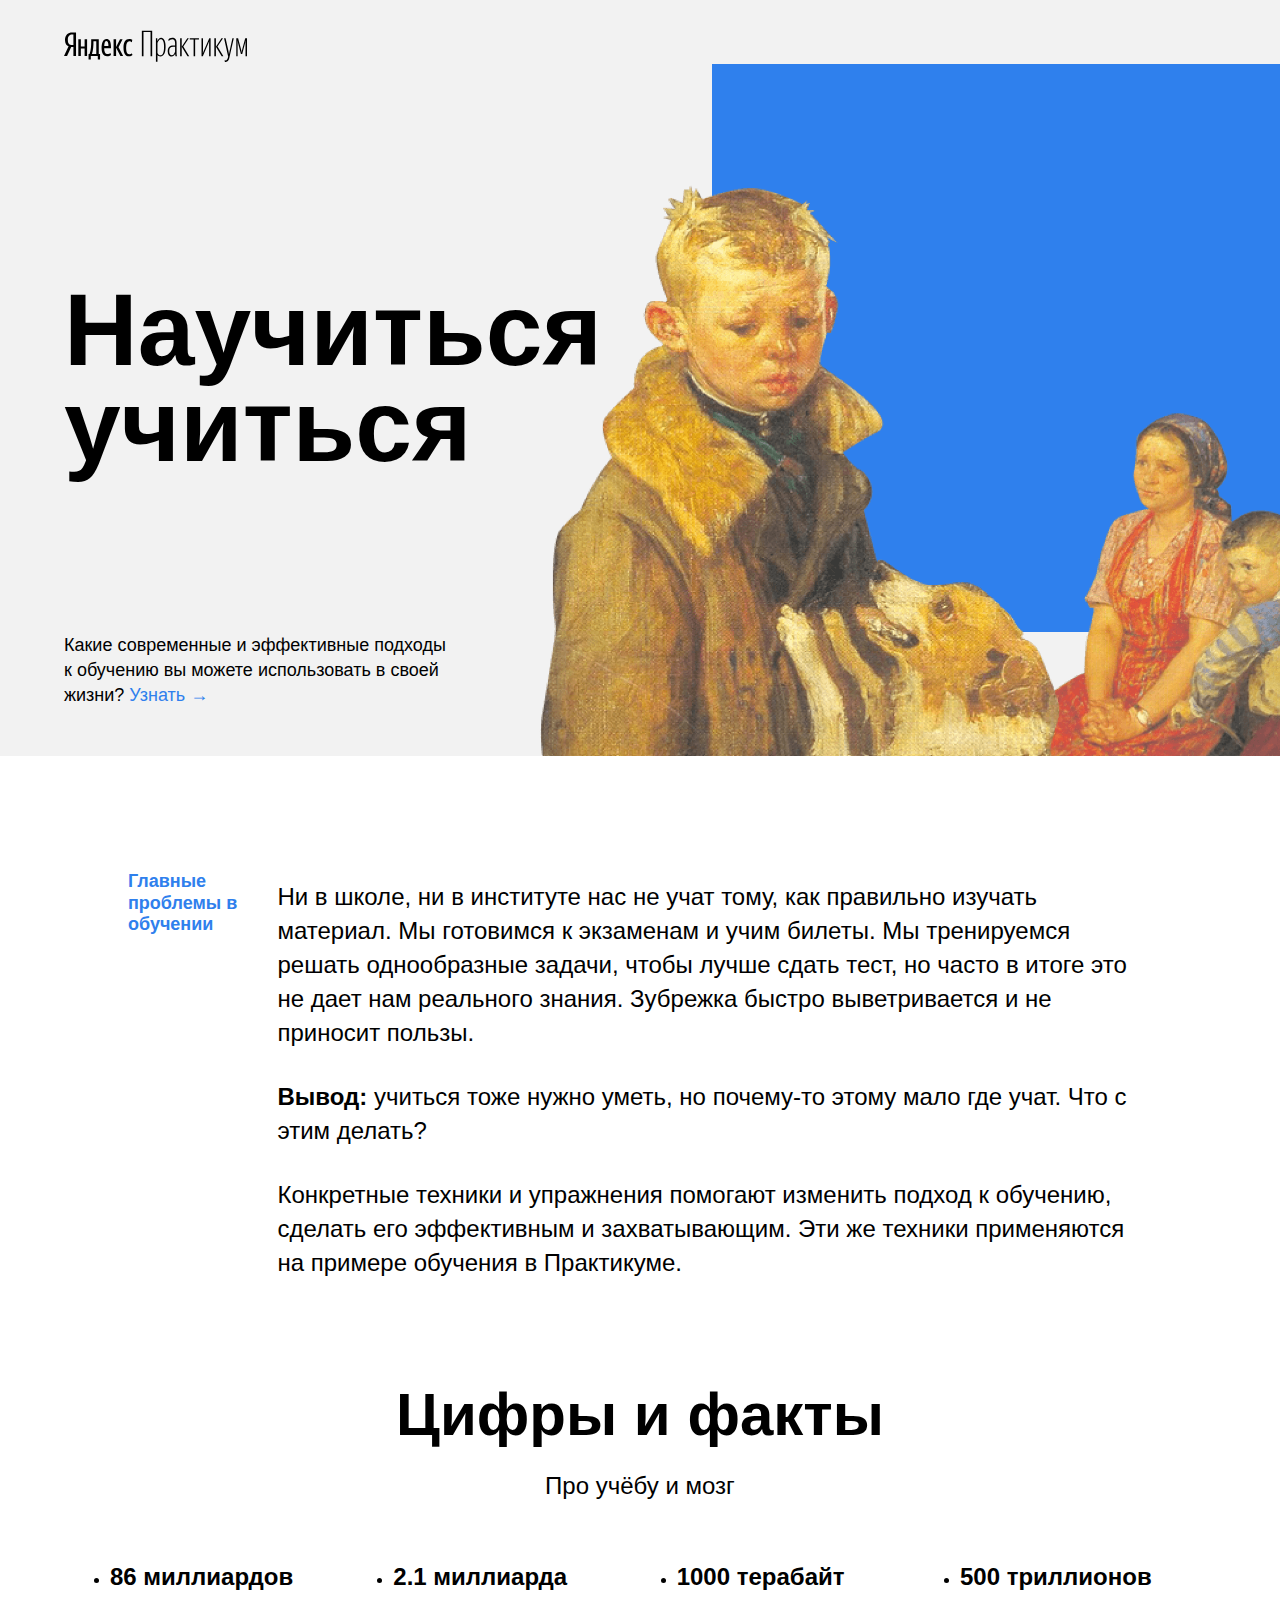
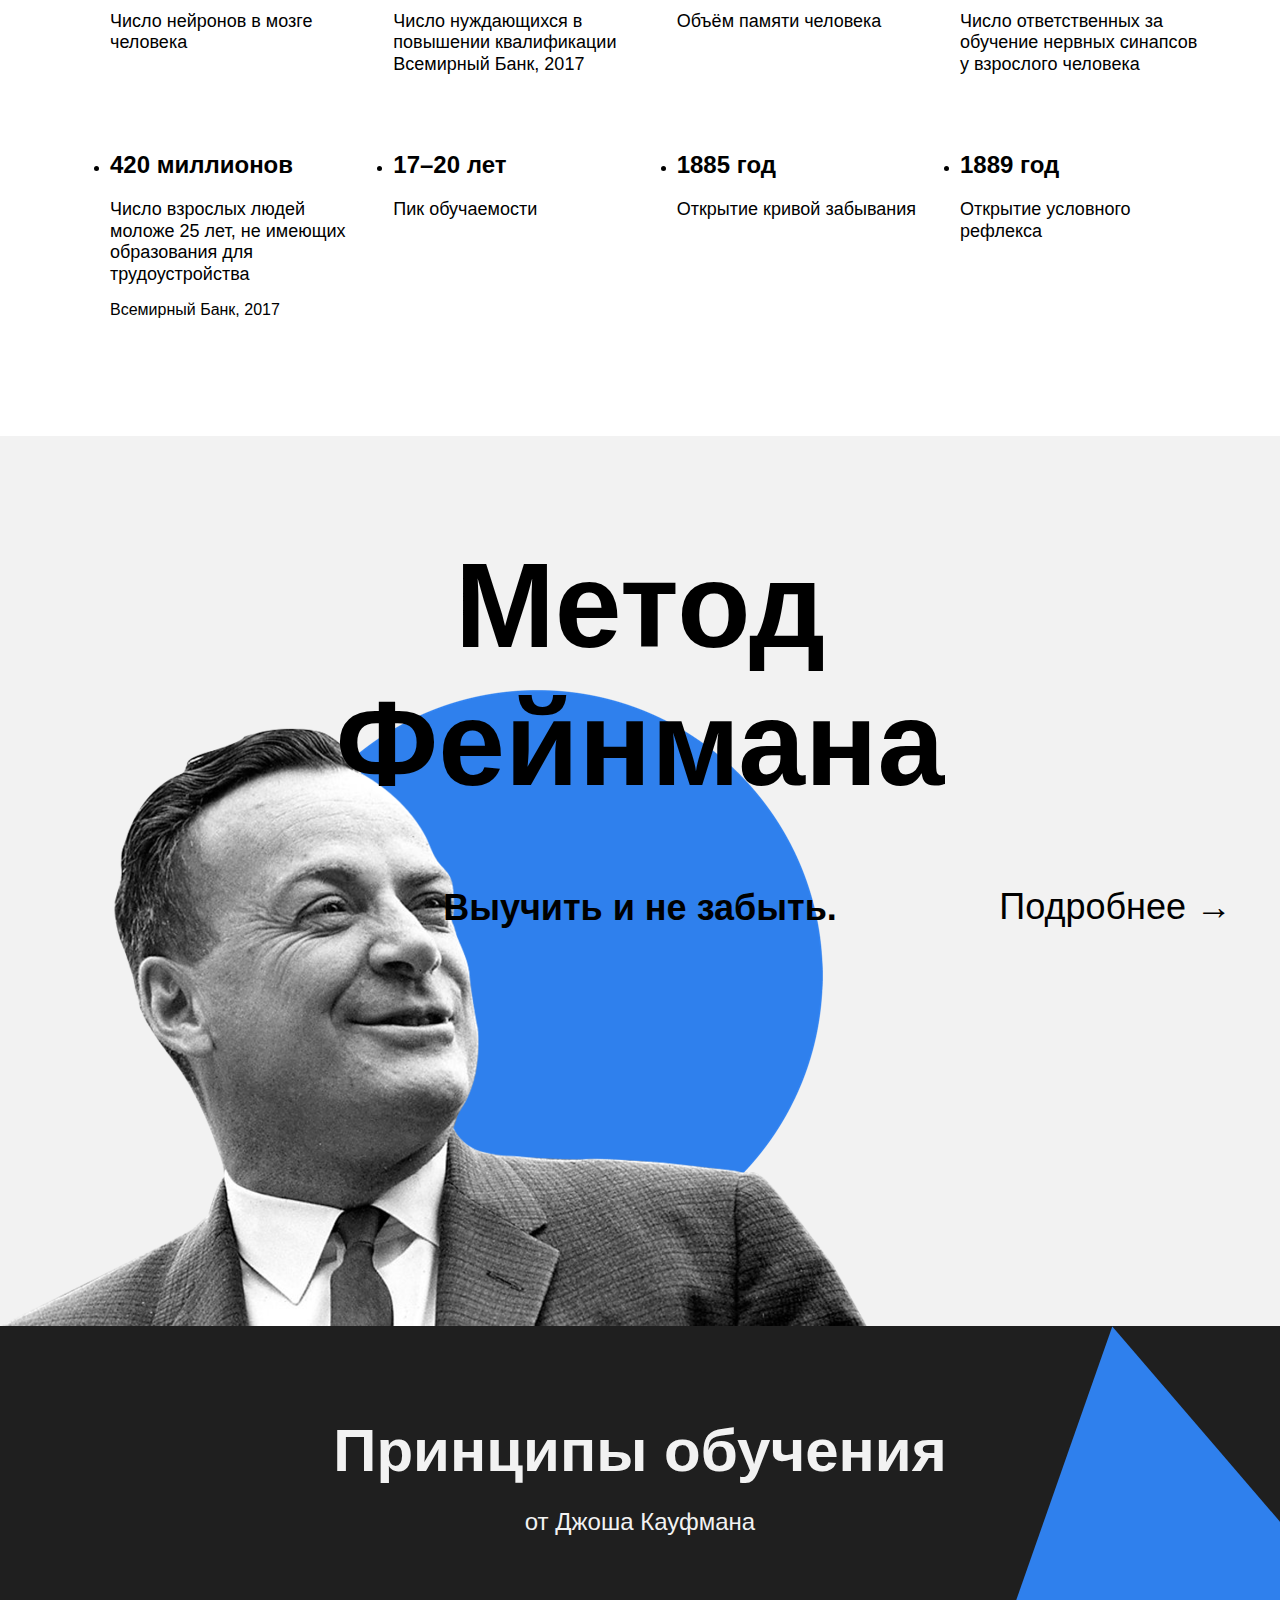
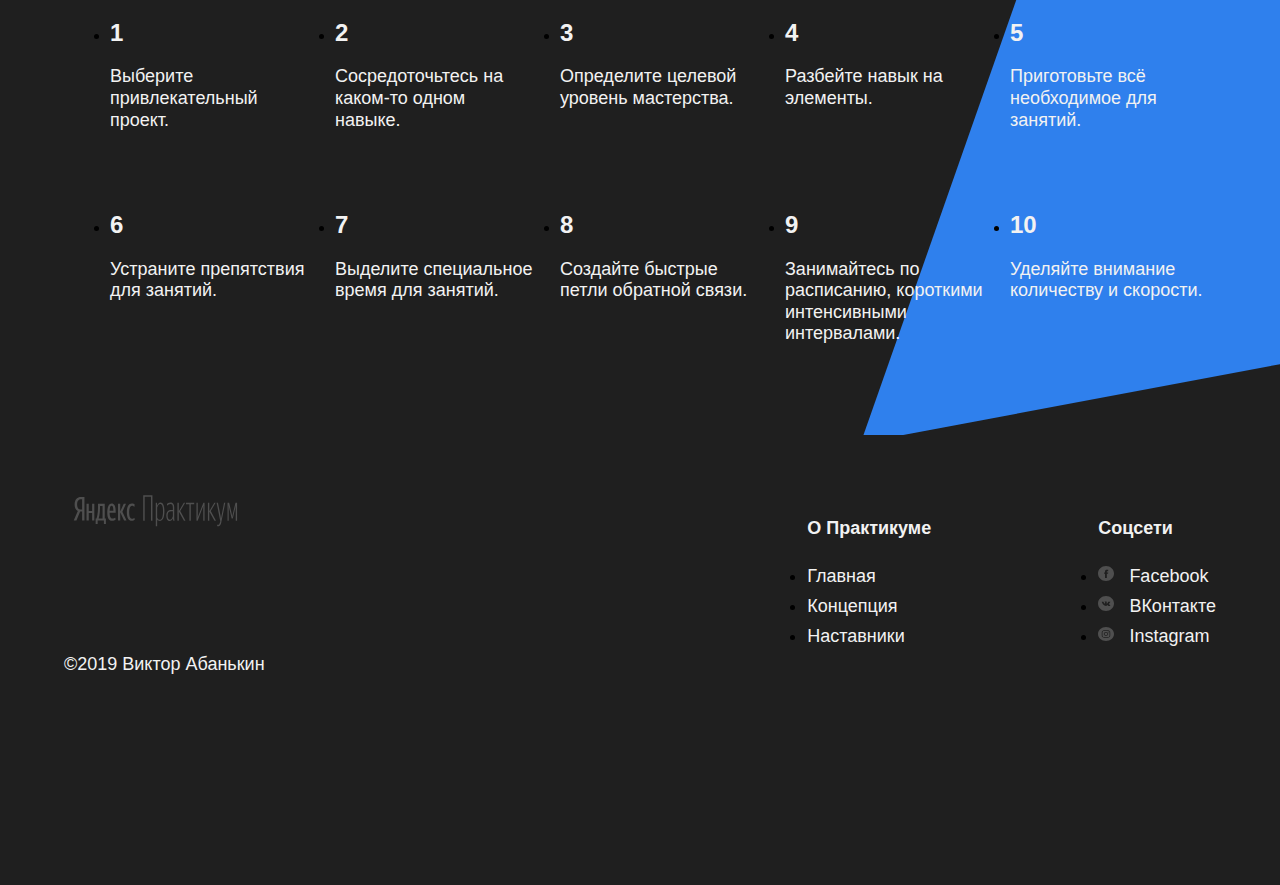
==== index.html @ e9de9ef0 "ошибки исправлены 2" ====
<!DOCTYPE html>
<html lang="ru">
<head>
  <meta charset="UTF-8">
  <meta name="viewport" content="width=device-width, initial-scale=1.0">
  <link rel="stylesheet" href="./styles/normalize.css">
  <link rel="stylesheet" href="./styles/style.css">
  <title>Научиться учиться</title>
</head>
<body>
  <div class="page">
    <header class="header">
      <img src="./images/logo_place_header.svg" alt="Логотип Яндекс Практикум" class="logo logo_place_header"> <!-- Логотип -->
      <h1 class="header__title">Научиться учиться</h1> <!-- Заголовок -->
      <p class="header__subtitle">Какие современные и эффективные подходы к обучению вы можете использовать в своей жизни?
      <a href="#" class="header__link">Узнать &rarr;</a>
      </p> <!-- Подзаголовок -->
      <div class="header__square-pic"> </div>
      <img src="images/header-image.png" alt="Главная картинка" class="header__main-illustration"> <!-- Главная картинка -->
      <div class=""></div>
    </header>
    <main class="content">

      <section class="description">
      <div class="two-columns">
        <h2 class="two-columns__brief">Главные проблемы в обучении</h2>
        <div class="two-columns__main-text">
          <p class="two-columns__paragraph">Ни в школе, ни в институте нас не учат тому, как правильно изучать материал. Мы готовимся к экзаменам и учим билеты. Мы тренируемся решать однообразные задачи, чтобы лучше сдать тест, но часто в итоге это не дает нам реального знания. Зубрежка быстро выветривается и не приносит пользы.</p>
          <p class="two-columns__paragraph"><span class="two-columns__span-ancient">Вывод:</span> учиться тоже нужно уметь, но почему-то этому мало где учат. Что с этим делать?</p>
          <p class="two-columns__paragraph">Конкретные техники и упражнения помогают изменить подход к обучению, сделать его эффективным и захватывающим. Эти же техники применяются на примере обучения в Практикуме.</p>
          </div>
      </div>
      </section>

      <section class="digits">
        <h2 class="section-title">Цифры и факты</h2>
        <p class="section-subtitle">Про учёбу и мозг</p>
        <ul class="table">
          <li class="table__cell">
          <p class="table__heading">86 миллиардов</p>
          <p class="table__text">Число нейронов в мозге человека</p>
          </li>
          <li class="table__cell ">
            <p class="table__heading">2.1 миллиарда</p>
            <p class="table__text">Число нуждающихся в повышении квалификации
              <p class="table__text">Всемирный Банк, 2017</p></p>
            </li>
            <li class="table__cell">
              <p class="table__heading">1000 терабайт</p>
              <p class="table__text">Объём памяти человека</p>
              </li>
              <li class="table__cell">
                <p class="table__heading">500 триллионов</p>
                <p class="table__text">Число ответственных за обучение нервных синапсов у взрослого человека</p>
                </li>
                <li class="table__cell ">
                  <p class="table__heading">420 миллионов</p>
                  <p class="table__text">Число взрослых людей моложе 25 лет, не имеющих образования для трудоустройства
                    <p>Всемирный Банк, 2017</p>
                  </li>
                  <li class="table__cell">
                    <p class="table__heading">17–20 лет</p>
                    <p class="table__text">Пик обучаемости</p>
                    </li>
                    <li class="table__cell">
                      <p class="table__heading">1885 год</p>
                      <p class="table__text">Открытие кривой забывания</p>
                      </li>
                      <li class="table__cell">
                        <p class="table__heading">1889 год</p>
                        <p class="table__text">Открытие условного рефлекса
                        </p>
                        </li>
        </ul>
      </section>

      <section class="feinman">
        <h2 class="feinman__title">Метод Фейнмана</h2>
        <p class="feinman__subtitle">Выучить и не забыть.</p>
        <a href="#" class="feinman__link">Подробнее &rarr;</a>
        <img src="./images/feynman.png" alt="Фейман" class="feinman__image">
      </section>

      <section class="kaufman">
        <h2 class="section-title section-title_theme_dark">Принципы обучения</h2>
        <p class="section-subtitle section-subtitle_theme_dark">от Джоша Кауфмана</p>
        <ul class="table table_theme_dark">
          <li class="table__cell table__cell_theme_dark">
            <p class="table__heading table__heading_theme_dark">1</p>
            <p class="table__text table__text_theme_dark">Выберите привлекательный проект.</p>
          </li>
          <li class="table__cell table__cell_theme_dark">
            <p class="table__heading table__heading_theme_dark">2</p>
            <p class="table__text table__text_theme_dark">Сосредоточьтесь на каком-то одном навыке.</p>
          </li>
          <li class="table__cell table__cell_theme_dark">
            <p class="table__heading table__heading_theme_dark">3</p>
            <p class="table__text table__text_theme_dark">Определите целевой уровень мастерства.</p>
          </li>
          <li class="table__cell table__cell_theme_dark">
            <p class="table__heading table__heading_theme_dark">4</p>
            <p class="table__text table__text_theme_dark">Разбейте навык на элементы.</p>
          </li>
          <li class="table__cell table__cell_theme_dark">
            <p class="table__heading table__heading_theme_dark">5</p>
            <p class="table__text table__text_theme_dark">Приготовьте всё необходимое для занятий.</p>
          </li>
          <li class="table__cell table__cell_theme_dark">
            <p class="table__heading table__heading_theme_dark">6</p>
            <p class="table__text table__text_theme_dark">Устраните препятствия для занятий.</p>
          </li>
          <li class="table__cell table__cell_theme_dark">
            <p class="table__heading table__heading_theme_dark">7</p>
            <p class="table__text table__text_theme_dark">Выделите специальное время для занятий.</p>
          </li>
          <li class="table__cell table__cell_theme_dark">
            <p class="table__heading table__heading_theme_dark">8</p>
            <p class="table__text table__text_theme_dark">Создайте быстрые петли обратной связи.</p>
          </li>
          <li class="table__cell table__cell_theme_dark">
            <p class="table__heading table__heading_theme_dark">9</p>
            <p class="table__text table__text_theme_dark">Занимайтесь по расписанию, короткими интенсивными интервалами.</p>
          </li>
          <li class="table__cell table__cell_theme_dark">
            <p class="table__heading table__heading_theme_dark">10</p>
            <p class="table__text table__text_theme_dark">Уделяйте внимание количеству и скорости.</p>
          </li>
        </ul>
        <div class="kaufman__triangle"></div>
      </section>
    </main>

    <footer class="footer">
      <div class="footer__column">
      <div class="footer__column_content_copyright">
        <img src="./images/logo_place_footer.svg" alt="Логотип" class="logo logo_place_footer">
        <p class="footer__author">&copy;2019 Виктор Абанькин</p>
      </div>
      <nav class="footer__column_content_info">
        <p class="footer__column-heading">О Практикуме</p>
        <ul class="footer__column-links">
          <li><a href="#" class="footer__column-link">Главная</a></li>
          <li><a href="#" class="footer__column-link">Концепция</a></li>
          <li><a href="#" class="footer__column-link">Наставники</a></li>
        </ul>
      </nav>
      <nav class="footer__column_content_social">
        <p class="footer__column-heading">Соцсети</p>
        <ul class="footer__column-links">
          <li><img src="./images/facebook_color_white.svg" alt="Facebook" class="footer__social_icon"> <a href="#" class="footer__column-link">Facebook</a></li>
          <li><img src="./images/vk_color_white.svg" alt="Facebook" class="footer__social_icon"> <a href="#" class="footer__column-link">ВКонтакте</a></li>
          <li><img src="./images/instagram_color_white.svg" alt="Facebook" class="footer__social_icon"> <a href="#" class="footer__column-link">Instagram</a></li>
        </ul>
      </nav>
    </div>
    </footer>
  </div>
</body>
</html>
---- styles/style.css ----
.page {
  min-width: 1100px;
  /* мы ещё не умеем делать мобильную версию сайта, */
  /* поэтому выше установлена минимальная ширина страницы */
  max-width: 1600px;
  /* выше установили ограничение по максимальной ширине */
  margin: 0 auto;
  /* выше для экранов больше 1600px отцентрировали весь контент */
  font-family: "Helvetica Neue", Arial, sans-serif;
}

.header {
  display: flex;
  height: 100vh;
  min-height: 600px;
  max-height: 756px;
  position: relative;
  background-color: #f2f2f2;
}

.header__title {
  width: 730px;
  line-height: 96px;
  font-size: 102px;
  font-weight: bold;
  justify-content: center;
  align-self: center;
  padding-left: 64px;
}

.header__subtitle {
  width: 388px;
  line-height: 25px;
  font-size: 18px;
  font-style: normal;
  position: absolute;
  left: 64px;
  bottom: 30px;
}

.header__link {
  text-decoration: none;
  color: #2f80ed;
}

.header__link:hover {
  text-decoration: underline;
}

/* и элемента с модификатором вида ключ-значение */

.logo {
  width: 183px;
  height: 32px;
}

.logo_place_header {
  position: absolute;
  z-index: 1;
  top: 30px;
  left: 64px;
}

.header__main-illustration {
  width: 765px;
  height: 608px;
  z-index: 1;
  padding-top: 5px;
  position: absolute;
  right: 0;
  bottom: 0;
}

.header__square-pic {
  height: 568px;
  width: 568px;
  background-color: #2f80ed;
  position: absolute;
  top: 64px;
  right: 0;
}

.description {
  display: flex;
  justify-content: center;
  align-items: space-between;
  padding-top: 100px;
  padding-bottom: 100px;
  margin: auto;
}

.two-columns {
  display: flex;
  width: 80%;
  min-width: 784px;
  min-height: 100px;
  justify-content: center;
  align-items: space-between;
}

.two-columns__brief {
  width: 175px;
  line-height: 1.2;
  font-size: 18px;
  font-style: normal;
  color: #2f80ed;
}

.two-columns__main-text {
  width: 80vw;
  line-height: 34px;
  font-size: 24px;
  font-style: normal;
}

.two-columns__paragraph {
  margin-bottom: 30px;
  line-height: 34px;
  font-size: 24px;
  font-style: normal;
}
.two-columns__paragraph:last-of-type {
  margin-bottom: 0px;
}
.two-columns__span-ancient {
  font-weight: bolder;
}
.digits {
  position: relative;
  min-height: 300px;
  min-width: 800px;
  padding-bottom: 100px;
}
.section-title {
  margin: auto;
  text-align: center;
  width: 60%;
  padding-bottom: 20px;
  line-height: 69px;
  font-size: 60px;
  font-weight: bold;
}

.section-subtitle {
  margin: auto;
  width: 60%;
  text-align: center;
  line-height: 34px;
  font-size: 24px;
  font-style: normal;
}

.table {
  margin: auto;
  width: 1100px;
  min-height: 200px;
  display: flex;
  flex-wrap: wrap;
  justify-content: space-between;
}

.table__cell {
  justify-content: flex-end;
  width: 250px;
  min-height: 100px;
  margin-top: 60px;
}

.table__heading {
  margin: auto;
  padding-bottom: 20px;
  list-style: 1.15;
  font-size: 24px;
  font-weight: bold;
}

.table__text {
  margin: auto;
  line-height: 1.2;
  font-size: 18px;
  font-style: normal;
}

.feinman {
  position: relative;
  min-height: 790px;
  background-color: #f2f2f2;
  z-index: 2;
  padding-top: 100px;
}

.feinman__title {
  width: 648px;
  margin: auto;
  text-align: center;
  padding-bottom: 70px;
  line-height: 1.15;
  font-size: 120px;
  font-weight: bold;
}

.feinman__subtitle {
  min-width: 100px;
  margin: auto;
  text-align: center;
  line-height: 51px;
  font-size: 36px;
  font-weight: bold;
}

.feinman__link {
  position: absolute;
  top: 50%;
  right: 48px;
  line-height: 51px;
  font-size: 36px;
  font-style: normal;
  text-decoration: none;
  color: #000000;
}

.feinman__link:hover {
  text-decoration: underline;
}

.feinman__image {
  position: absolute;
  bottom: 0;
  left: 0;
  z-index: -1;
}

.kaufman {
  position: relative;
  overflow: hidden;
  min-height: 300px;
  min-width: 800px;
  padding-bottom: 90px;
  padding-top: 90px;
  background-color: #1f1f1f;
  z-index: 2;
}

.section-title_theme_dark {
  line-height: 69px;
  color: #f2f2f2;
}

.section-subtitle_theme_dark {
  color: #f2f2f2;
}

.table_theme_dark {
}

.table__cell_theme_dark {
  width: 200px;
  min-height: 100px;
  margin-top: 80px;
}

.table__heading_theme_dark {
  color: #f2f2f2;
}

.table__text_theme_dark {
  color: #f2f2f2;
}

.kaufman__triangle {
  position: absolute;
  width: 877px;
  height: 877px;
  top: 0;
  background-image: url("../images/kaufman-triangle.svg");
  right: -210px;
  z-index: -1;
}

.footer {
  min-height: 350px;
  background-color: #1f1f1f;
  z-index: 1;
  padding-bottom: 40px;
  padding-top: 60px;
}

.footer__column {
  display: flex;
  width: 90%;
  min-height: 100px;
  margin: auto;
  justify-content: space-between;
  align-items: stretch;
  flex-basis: 711px;
}

.footer__column_content_copyright {
  display: flex;
  flex-direction: column;
  justify-content: space-between;
  width: 50%;
  min-height: 200px;
}

.footer__column_content_info {
}

.footer__column_content_social {
}

.logo_place_footer {
}

.footer__author {
  padding-top: 18px;
  color: #f2f2f2;
  line-height: 25px;
  font-size: 18px;
  font-style: normal;
}

.footer__column-heading {
  color: #f2f2f2;
  line-height: 30px;
  font-size: 18px;
  font-weight: bold;
}

.footer__column-links {
  padding-bottom: 16px;
  line-height: 30px;
  font-size: 18px;
  font-style: normal;
  padding-left: 0;
}

.footer__column-link {
  color: #f2f2f2;
  text-decoration: none;
  list-style-type: none;
}

.footer__column-link:hover {
  text-decoration: underline;
}

.footer__social_icons {
  padding-bottom: 16px;
}

.footer__social_icon {
  color: #f2f2f2;
  text-decoration: none;
  padding-right: 10px;
  width: 16px;
  height: 16px;
}
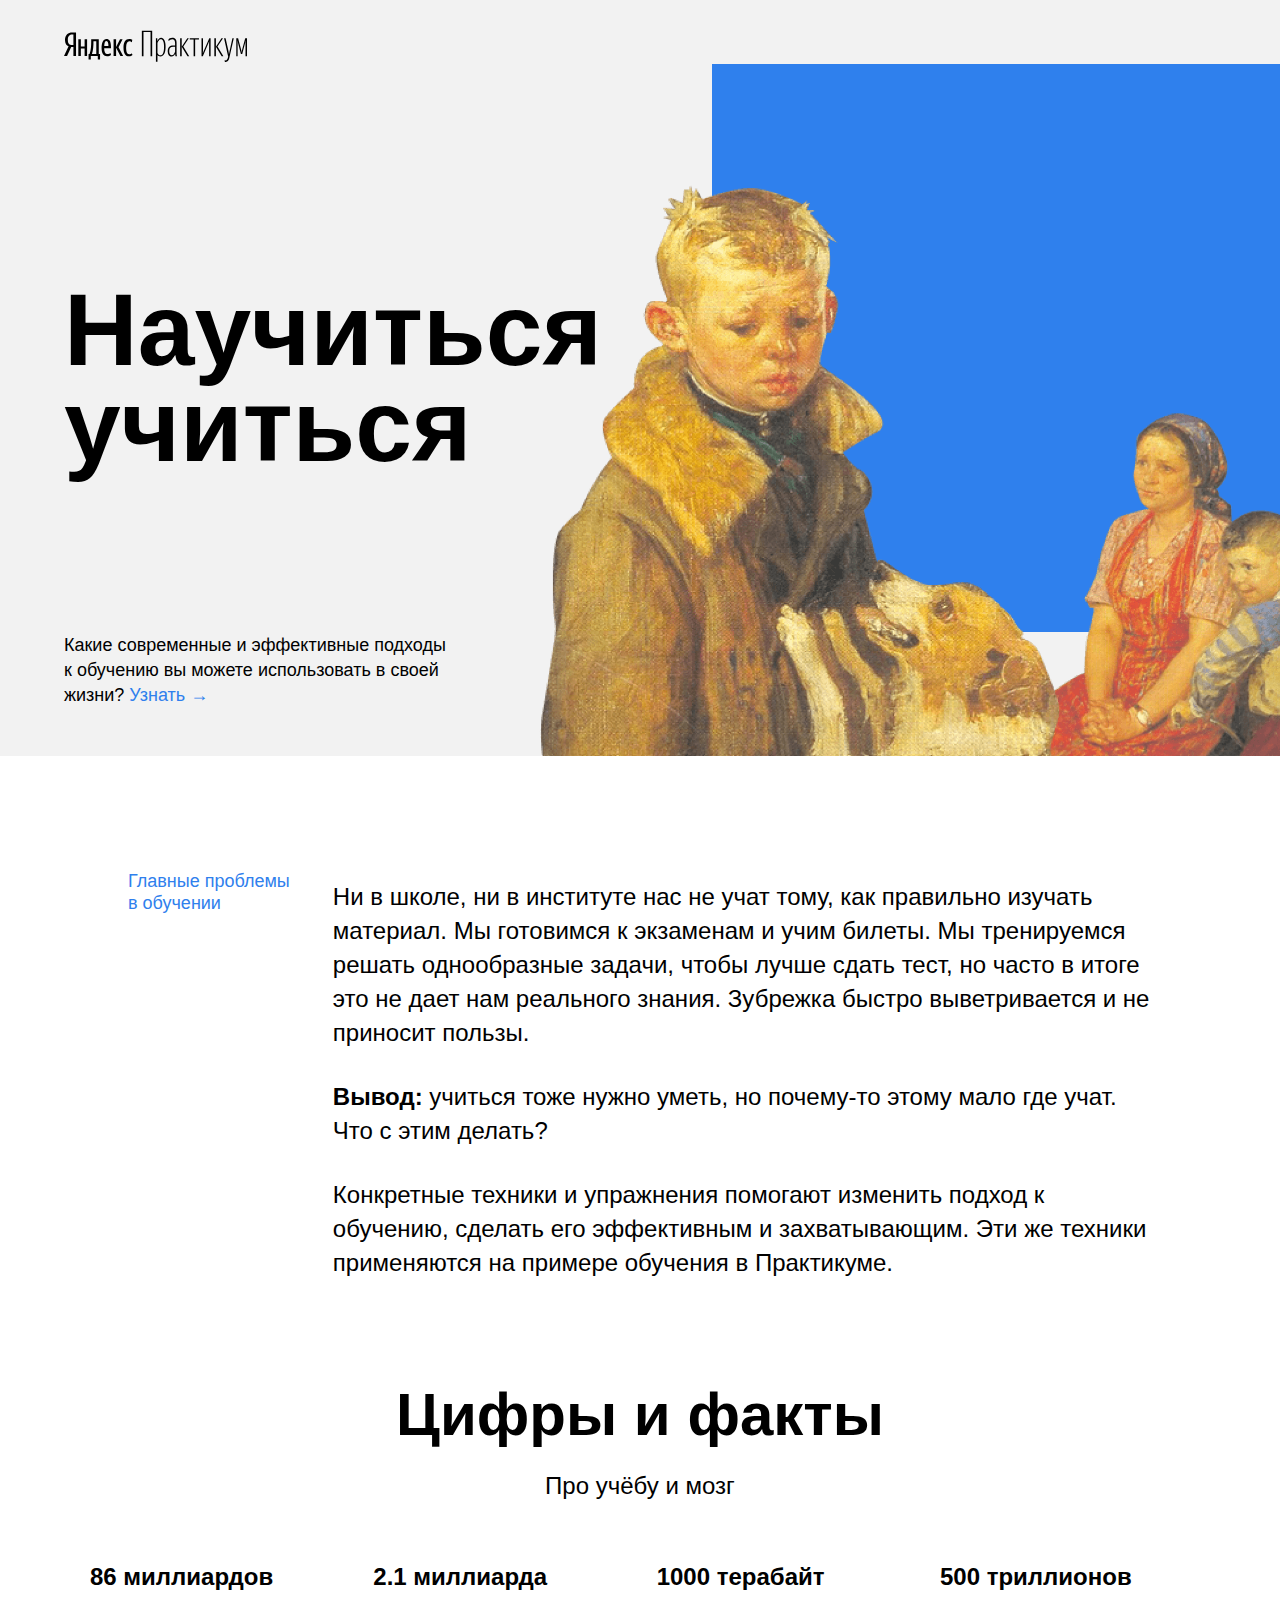
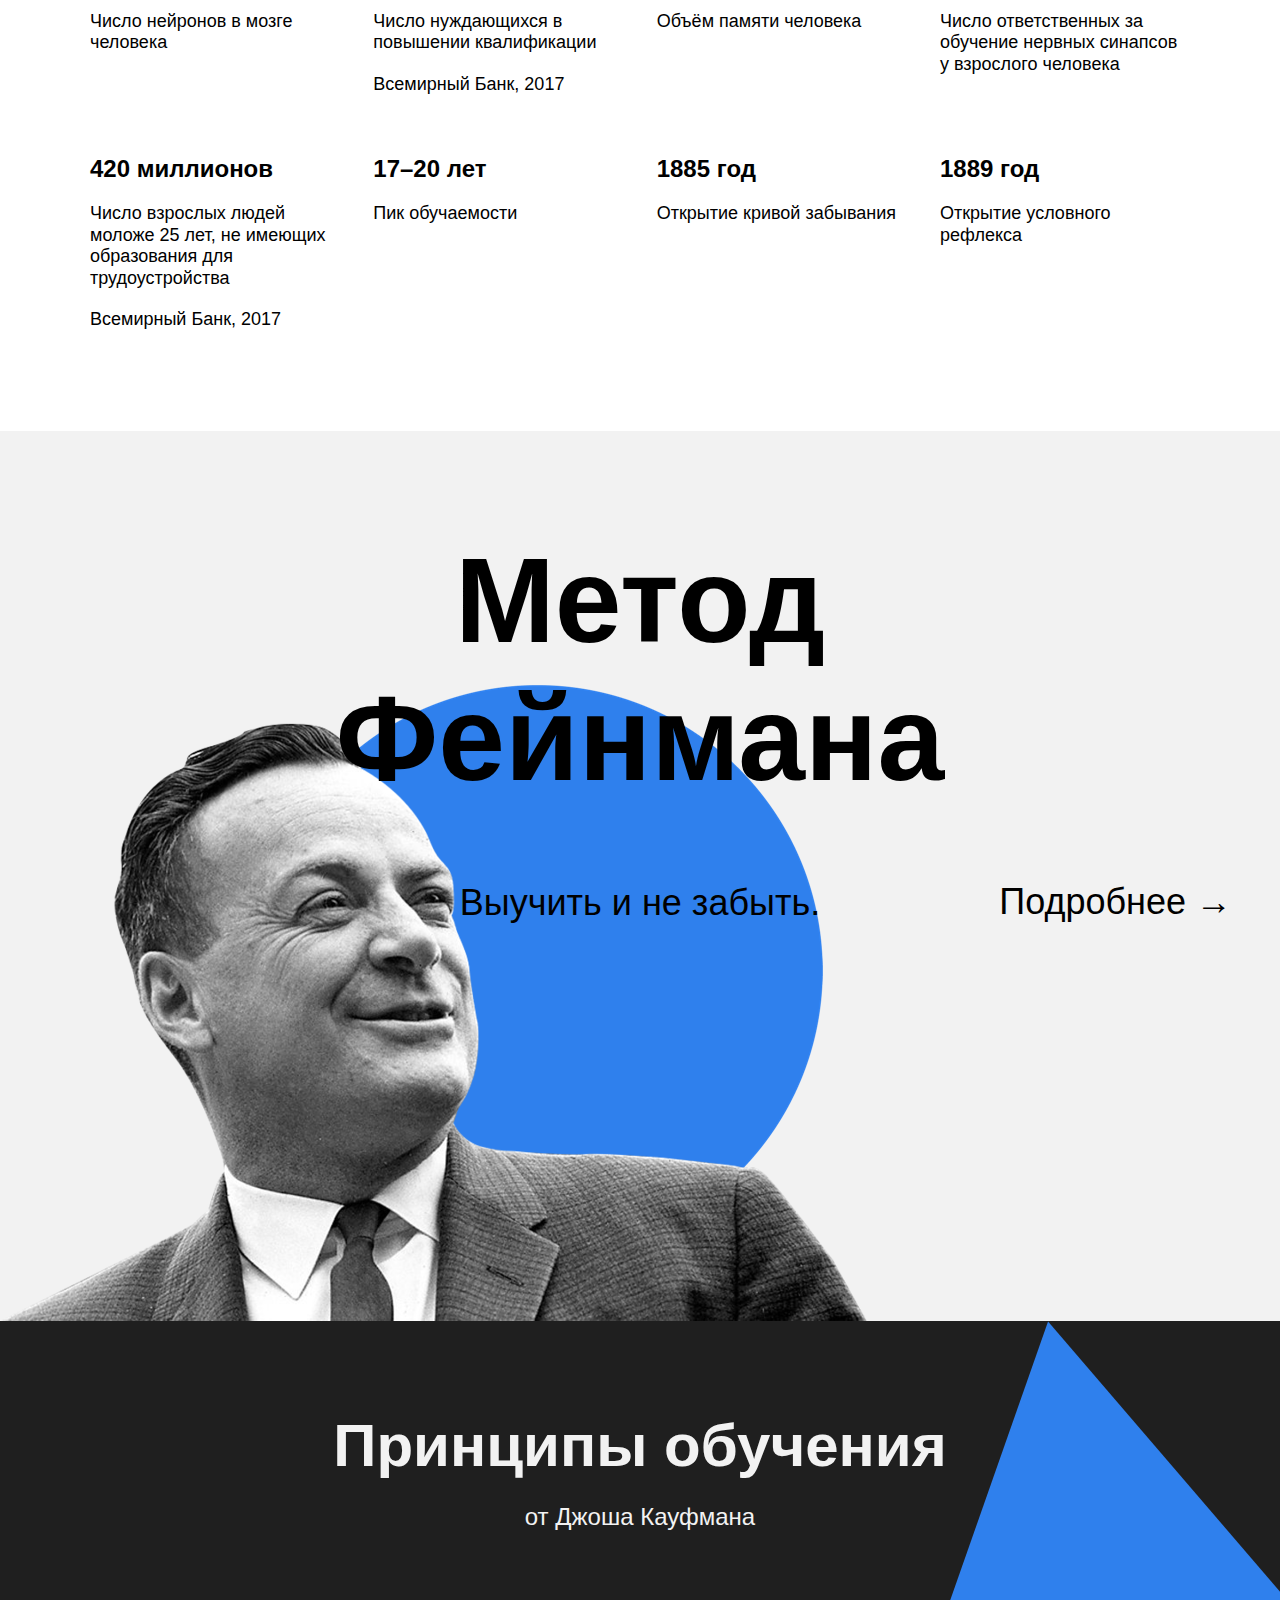
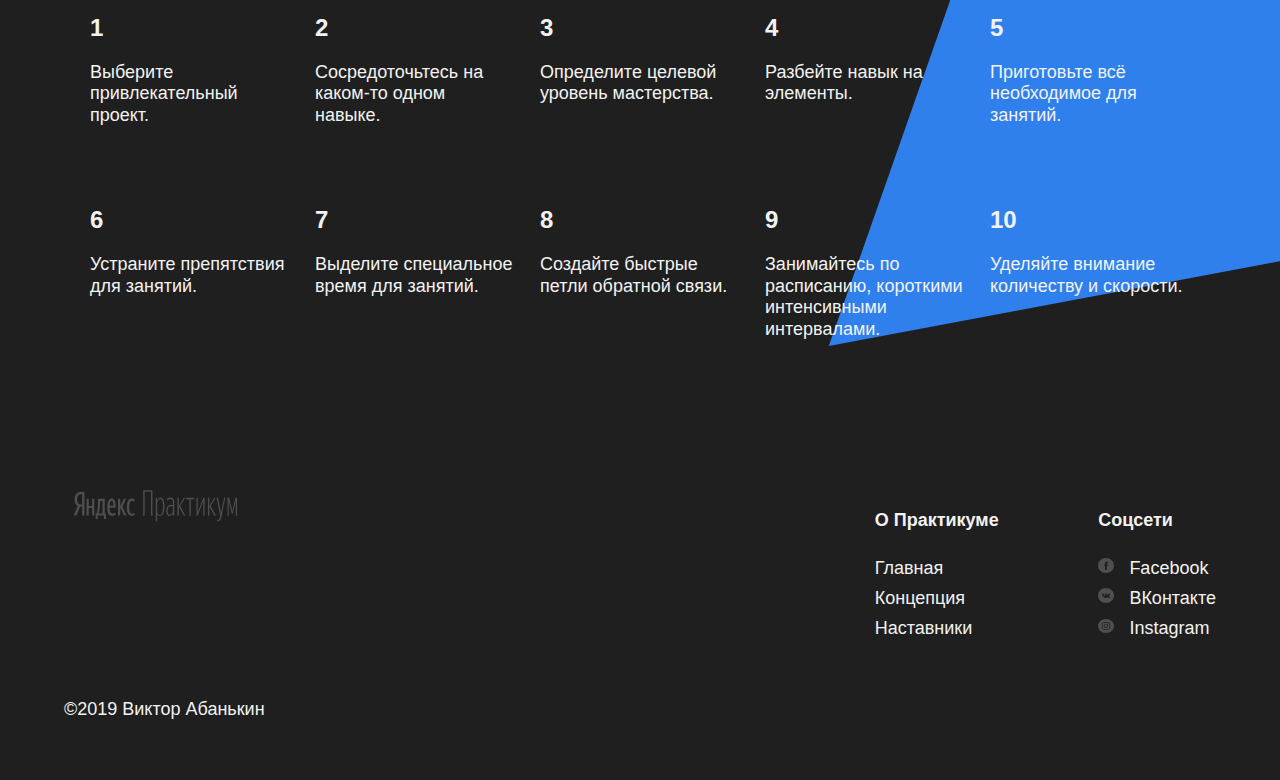
==== commit e5c91908: "проект" ====
--- a/index.html
+++ b/index.html
@@ -17,7 +17,6 @@
       </p> <!-- Подзаголовок -->
       <div class="header__square-pic"> </div>
       <img src="images/header-image.png" alt="Главная картинка" class="header__main-illustration"> <!-- Главная картинка -->
-      <div class=""></div>
     </header>
     <main class="content">
 
@@ -37,37 +36,37 @@
         <p class="section-subtitle">Про учёбу и мозг</p>
         <ul class="table">
           <li class="table__cell">
-          <p class="table__heading">86 миллиардов</p>
+          <h2 class="table__heading">86 миллиардов</h2>
           <p class="table__text">Число нейронов в мозге человека</p>
           </li>
           <li class="table__cell ">
-            <p class="table__heading">2.1 миллиарда</p>
-            <p class="table__text">Число нуждающихся в повышении квалификации
-              <p class="table__text">Всемирный Банк, 2017</p></p>
+            <h2 class="table__heading">2.1 миллиарда</h2>
+            <p class="table__text">Число нуждающихся в повышении квалификации</p>
+             <p class="table__text"> Всемирный Банк, 2017</p>
             </li>
             <li class="table__cell">
-              <p class="table__heading">1000 терабайт</p>
+              <h2 class="table__heading">1000 терабайт</h2>
               <p class="table__text">Объём памяти человека</p>
               </li>
               <li class="table__cell">
-                <p class="table__heading">500 триллионов</p>
+                <h2 class="table__heading">500 триллионов</h2>
                 <p class="table__text">Число ответственных за обучение нервных синапсов у взрослого человека</p>
                 </li>
                 <li class="table__cell ">
-                  <p class="table__heading">420 миллионов</p>
-                  <p class="table__text">Число взрослых людей моложе 25 лет, не имеющих образования для трудоустройства
-                    <p>Всемирный Банк, 2017</p>
+                  <h2 class="table__heading">420 миллионов</h2>
+                  <p class="table__text">Число взрослых людей моложе 25 лет, не имеющих образования для трудоустройства </p>
+                    <p class="table__text">Всемирный Банк, 2017</p>
                   </li>
                   <li class="table__cell">
-                    <p class="table__heading">17–20 лет</p>
+                    <h2 class="table__heading">17–20 лет</h2>
                     <p class="table__text">Пик обучаемости</p>
                     </li>
                     <li class="table__cell">
-                      <p class="table__heading">1885 год</p>
+                      <h2 class="table__heading">1885 год</h2>
                       <p class="table__text">Открытие кривой забывания</p>
                       </li>
                       <li class="table__cell">
-                        <p class="table__heading">1889 год</p>
+                        <h2 class="table__heading">1889 год</h2>
                         <p class="table__text">Открытие условного рефлекса
                         </p>
                         </li>
@@ -86,43 +85,43 @@
         <p class="section-subtitle section-subtitle_theme_dark">от Джоша Кауфмана</p>
         <ul class="table table_theme_dark">
           <li class="table__cell table__cell_theme_dark">
-            <p class="table__heading table__heading_theme_dark">1</p>
+            <h2 class="table__heading table__heading_theme_dark">1</h2>
             <p class="table__text table__text_theme_dark">Выберите привлекательный проект.</p>
           </li>
           <li class="table__cell table__cell_theme_dark">
-            <p class="table__heading table__heading_theme_dark">2</p>
+            <h2 class="table__heading table__heading_theme_dark">2</h2>
             <p class="table__text table__text_theme_dark">Сосредоточьтесь на каком-то одном навыке.</p>
           </li>
           <li class="table__cell table__cell_theme_dark">
-            <p class="table__heading table__heading_theme_dark">3</p>
+            <h2 class="table__heading table__heading_theme_dark">3</h2>
             <p class="table__text table__text_theme_dark">Определите целевой уровень мастерства.</p>
           </li>
           <li class="table__cell table__cell_theme_dark">
-            <p class="table__heading table__heading_theme_dark">4</p>
+            <h2 class="table__heading table__heading_theme_dark">4</h2>
             <p class="table__text table__text_theme_dark">Разбейте навык на элементы.</p>
           </li>
           <li class="table__cell table__cell_theme_dark">
-            <p class="table__heading table__heading_theme_dark">5</p>
+            <h2 class="table__heading table__heading_theme_dark">5</h2>
             <p class="table__text table__text_theme_dark">Приготовьте всё необходимое для занятий.</p>
           </li>
           <li class="table__cell table__cell_theme_dark">
-            <p class="table__heading table__heading_theme_dark">6</p>
+            <h2 class="table__heading table__heading_theme_dark">6</h2>
             <p class="table__text table__text_theme_dark">Устраните препятствия для занятий.</p>
           </li>
           <li class="table__cell table__cell_theme_dark">
-            <p class="table__heading table__heading_theme_dark">7</p>
+            <h2 class="table__heading table__heading_theme_dark">7</h2>
             <p class="table__text table__text_theme_dark">Выделите специальное время для занятий.</p>
           </li>
           <li class="table__cell table__cell_theme_dark">
-            <p class="table__heading table__heading_theme_dark">8</p>
+            <h2 class="table__heading table__heading_theme_dark">8</h2>
             <p class="table__text table__text_theme_dark">Создайте быстрые петли обратной связи.</p>
           </li>
           <li class="table__cell table__cell_theme_dark">
-            <p class="table__heading table__heading_theme_dark">9</p>
+            <h2 class="table__heading table__heading_theme_dark">9</h2>
             <p class="table__text table__text_theme_dark">Занимайтесь по расписанию, короткими интенсивными интервалами.</p>
           </li>
           <li class="table__cell table__cell_theme_dark">
-            <p class="table__heading table__heading_theme_dark">10</p>
+            <h2 class="table__heading table__heading_theme_dark">10</h2>
             <p class="table__text table__text_theme_dark">Уделяйте внимание количеству и скорости.</p>
           </li>
         </ul>
@@ -131,25 +130,25 @@
     </main>
 
     <footer class="footer">
-      <div class="footer__column">
-      <div class="footer__column_content_copyright">
+      <div class="footer__columns">
+      <div class="footer__column footer__column_content_copyright">
         <img src="./images/logo_place_footer.svg" alt="Логотип" class="logo logo_place_footer">
         <p class="footer__author">&copy;2019 Виктор Абанькин</p>
       </div>
-      <nav class="footer__column_content_info">
-        <p class="footer__column-heading">О Практикуме</p>
+      <nav class="footer__column footer__column_content_info">
+        <h2 class="footer__column-heading">О Практикуме</h2>
         <ul class="footer__column-links">
           <li><a href="#" class="footer__column-link">Главная</a></li>
           <li><a href="#" class="footer__column-link">Концепция</a></li>
           <li><a href="#" class="footer__column-link">Наставники</a></li>
         </ul>
       </nav>
-      <nav class="footer__column_content_social">
-        <p class="footer__column-heading">Соцсети</p>
+      <nav class="footer__column footer__column_content_social">
+        <h2 class="footer__column-heading">Соцсети</h2>
         <ul class="footer__column-links">
-          <li><img src="./images/facebook_color_white.svg" alt="Facebook" class="footer__social_icon"> <a href="#" class="footer__column-link">Facebook</a></li>
-          <li><img src="./images/vk_color_white.svg" alt="Facebook" class="footer__social_icon"> <a href="#" class="footer__column-link">ВКонтакте</a></li>
-          <li><img src="./images/instagram_color_white.svg" alt="Facebook" class="footer__social_icon"> <a href="#" class="footer__column-link">Instagram</a></li>
+          <li><img src="./images/facebook_color_white.svg" alt="Facebook" class="footer__social-icon"> <a href="#" class="footer__column-link">Facebook</a></li>
+          <li><img src="./images/vk_color_white.svg" alt="Facebook" class="footer__social-icon"> <a href="#" class="footer__column-link">ВКонтакте</a></li>
+          <li><img src="./images/instagram_color_white.svg" alt="Facebook" class="footer__social-icon"> <a href="#" class="footer__column-link">Instagram</a></li>
         </ul>
       </nav>
     </div>
--- a/styles/style.css
+++ b/styles/style.css
@@ -94,7 +94,7 @@
   width: 80%;
   min-width: 784px;
   min-height: 100px;
-  justify-content: center;
+  justify-content: space-between;
   align-items: space-between;
 }
 
@@ -102,12 +102,12 @@
   width: 175px;
   line-height: 1.2;
   font-size: 18px;
-  font-style: normal;
+  font-weight: normal;
   color: #2f80ed;
 }
 
 .two-columns__main-text {
-  width: 80vw;
+  width: 80%;
   line-height: 34px;
   font-size: 24px;
   font-style: normal;
@@ -157,6 +157,7 @@
   display: flex;
   flex-wrap: wrap;
   justify-content: space-between;
+  padding-left: 0;
 }
 
 .table__cell {
@@ -164,11 +165,12 @@
   width: 250px;
   min-height: 100px;
   margin-top: 60px;
+  padding-left: 0;
+  list-style-type: none;
 }
 
 .table__heading {
   margin: auto;
-  padding-bottom: 20px;
   list-style: 1.15;
   font-size: 24px;
   font-weight: bold;
@@ -179,6 +181,7 @@
   line-height: 1.2;
   font-size: 18px;
   font-style: normal;
+  padding-top: 20px;
 }
 
 .feinman {
@@ -205,7 +208,7 @@
   text-align: center;
   line-height: 51px;
   font-size: 36px;
-  font-weight: bold;
+  font-weight: normal;
 }
 
 .feinman__link {
@@ -275,6 +278,7 @@
   background-image: url("../images/kaufman-triangle.svg");
   right: -210px;
   z-index: -1;
+  background-size: contain
 }
 
 .footer {
@@ -283,24 +287,27 @@
   z-index: 1;
   padding-bottom: 40px;
   padding-top: 60px;
-}
-
-.footer__column {
+  box-sizing: border-box;
+}
+
+.footer__columns {
   display: flex;
   width: 90%;
   min-height: 100px;
   margin: auto;
   justify-content: space-between;
   align-items: stretch;
+}
+
+.footer__column{
+  min-height: 250px;
+}
+
+.footer__column_content_copyright {
   flex-basis: 711px;
-}
-
-.footer__column_content_copyright {
   display: flex;
   flex-direction: column;
   justify-content: space-between;
-  width: 50%;
-  min-height: 200px;
 }
 
 .footer__column_content_info {
@@ -333,12 +340,13 @@
   font-size: 18px;
   font-style: normal;
   padding-left: 0;
+  list-style-type: none;
 }
 
 .footer__column-link {
   color: #f2f2f2;
   text-decoration: none;
-  list-style-type: none;
+
 }
 
 .footer__column-link:hover {
@@ -347,9 +355,10 @@
 
 .footer__social_icons {
   padding-bottom: 16px;
-}
-
-.footer__social_icon {
+  list-style-type: none;
+}
+
+.footer__social-icon {
   color: #f2f2f2;
   text-decoration: none;
   padding-right: 10px;
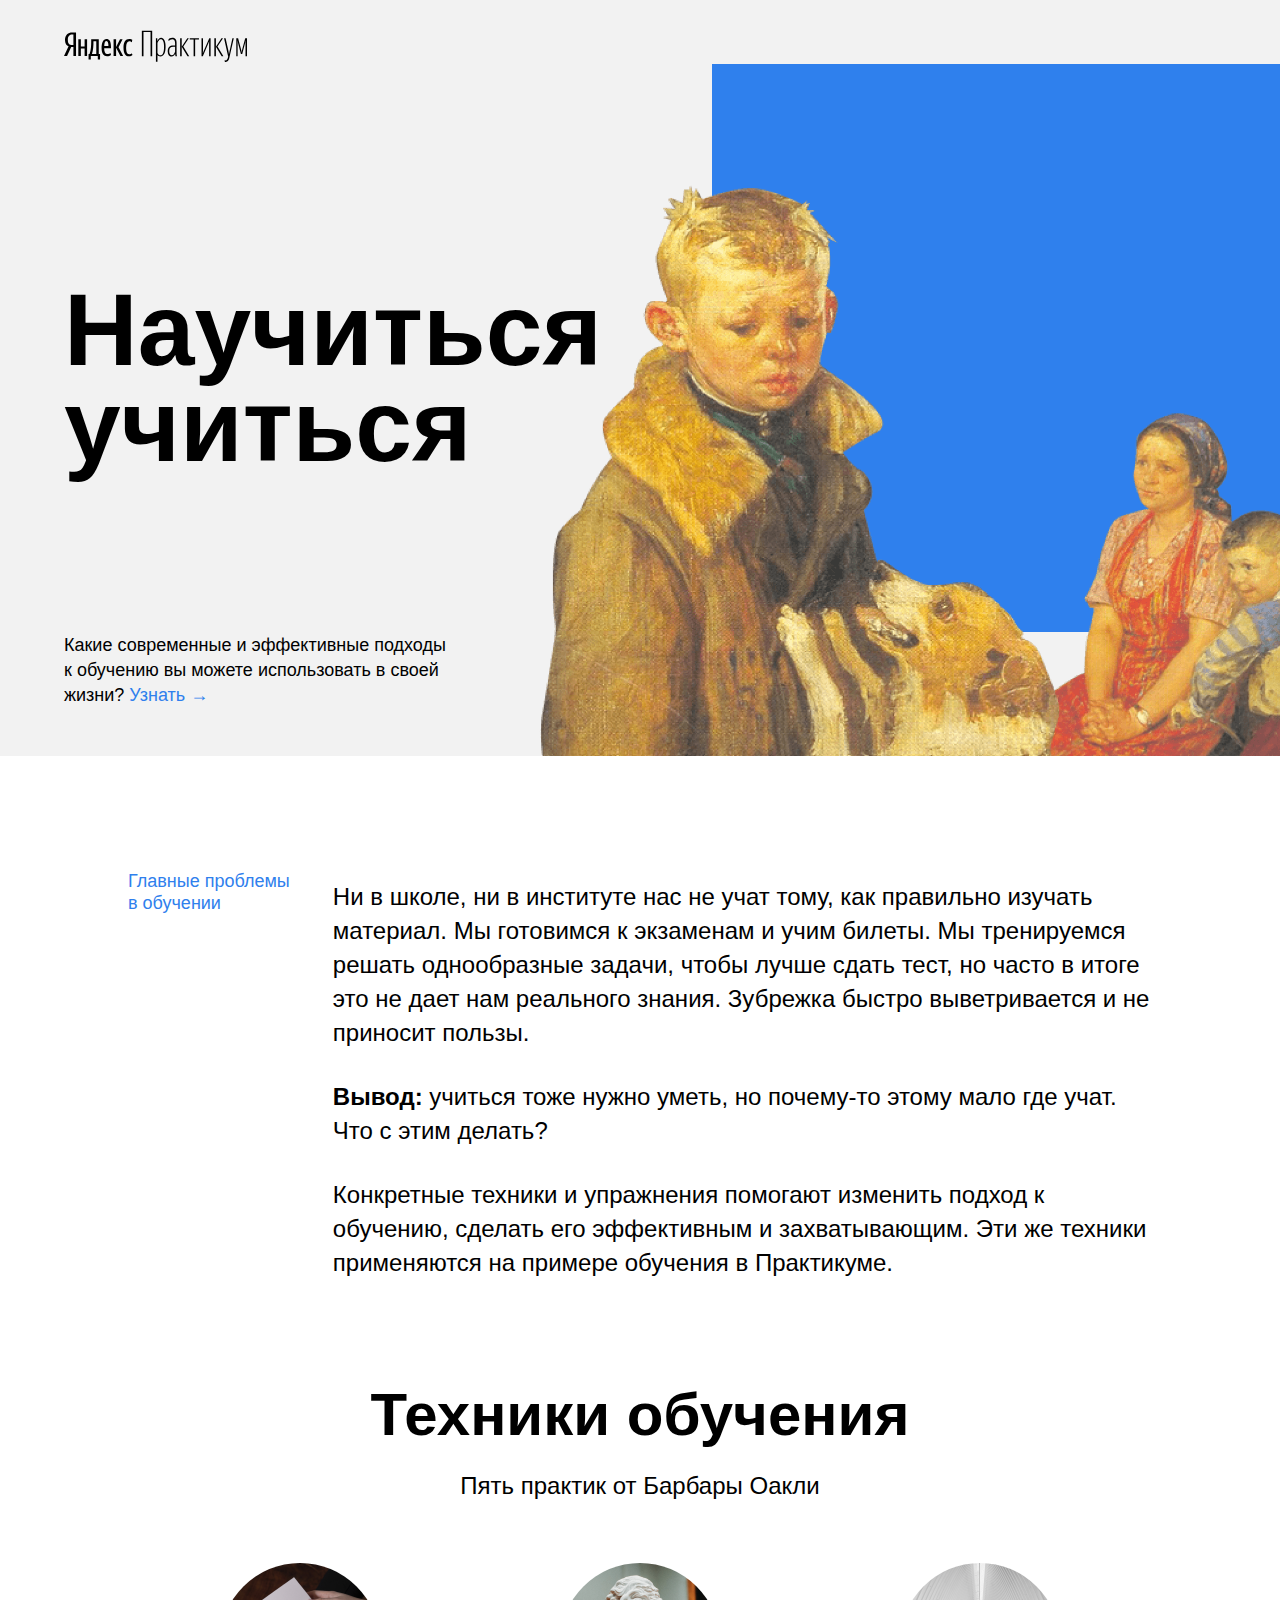
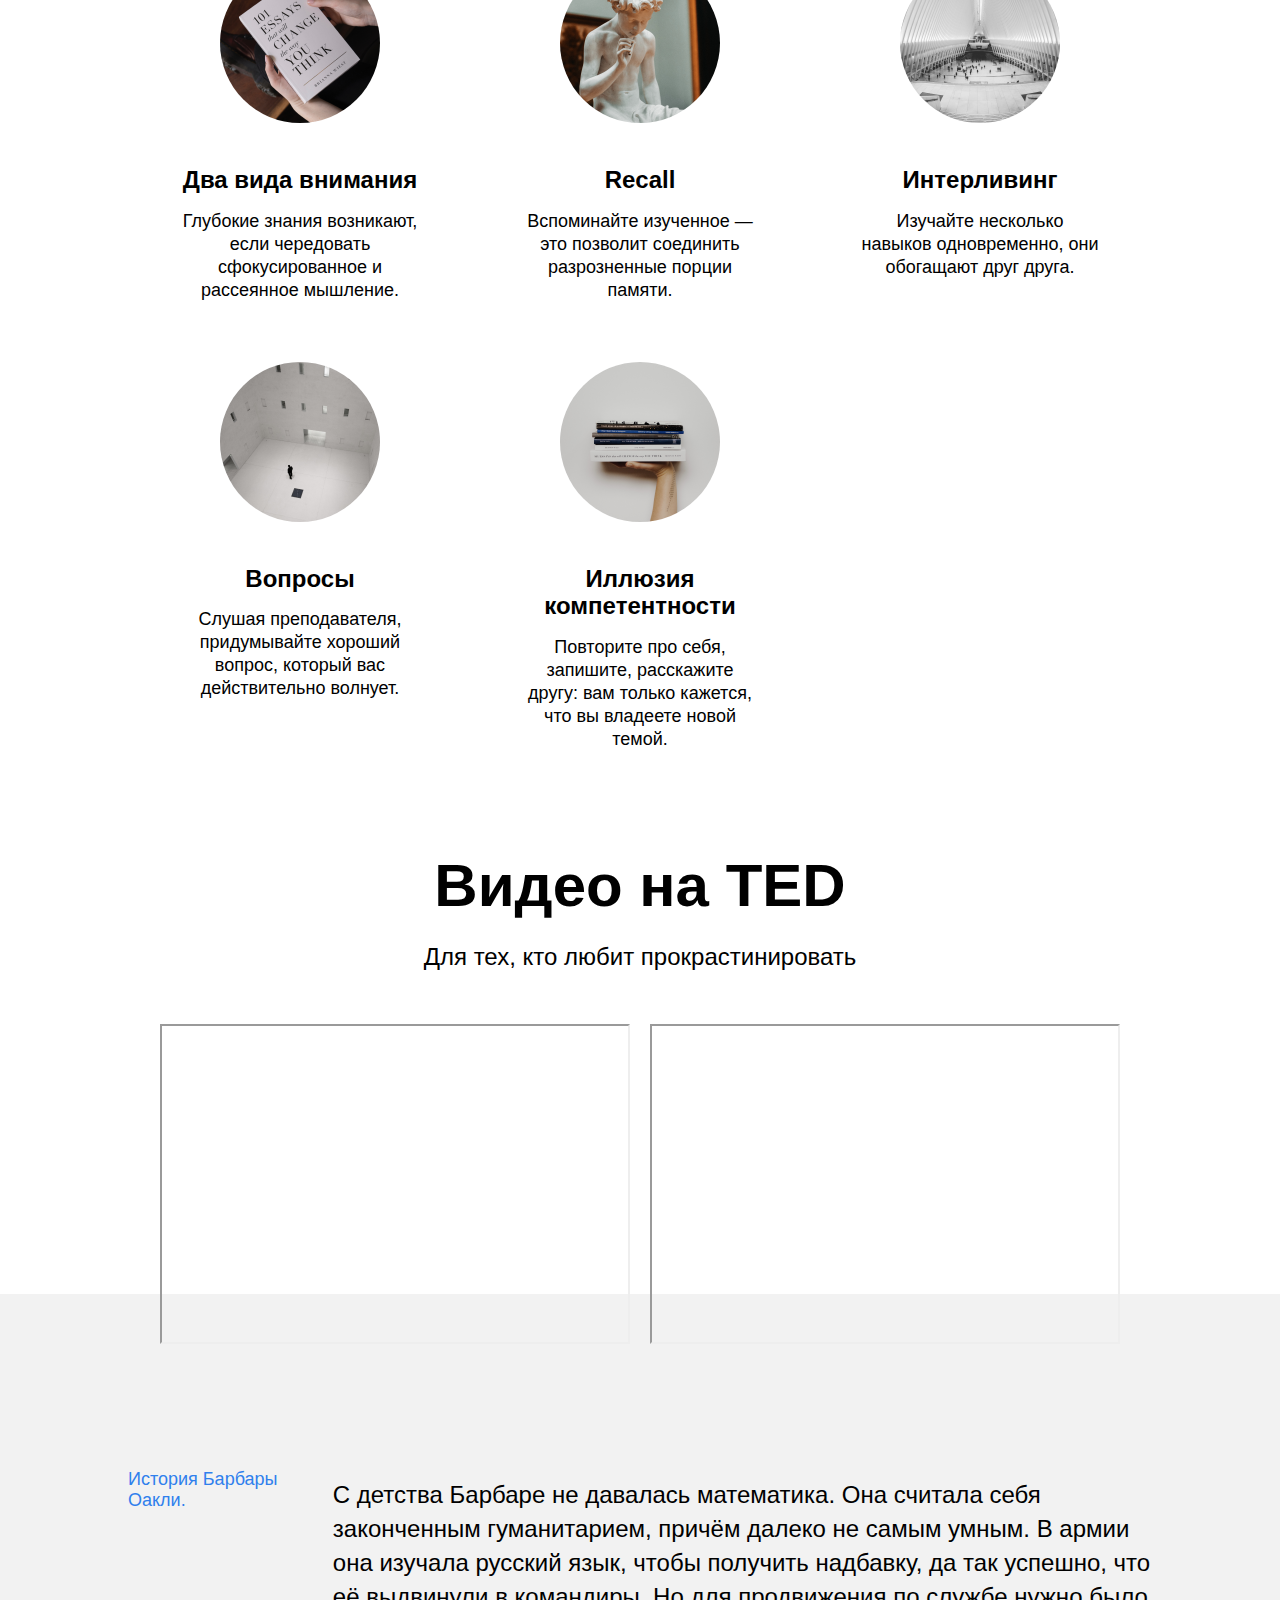
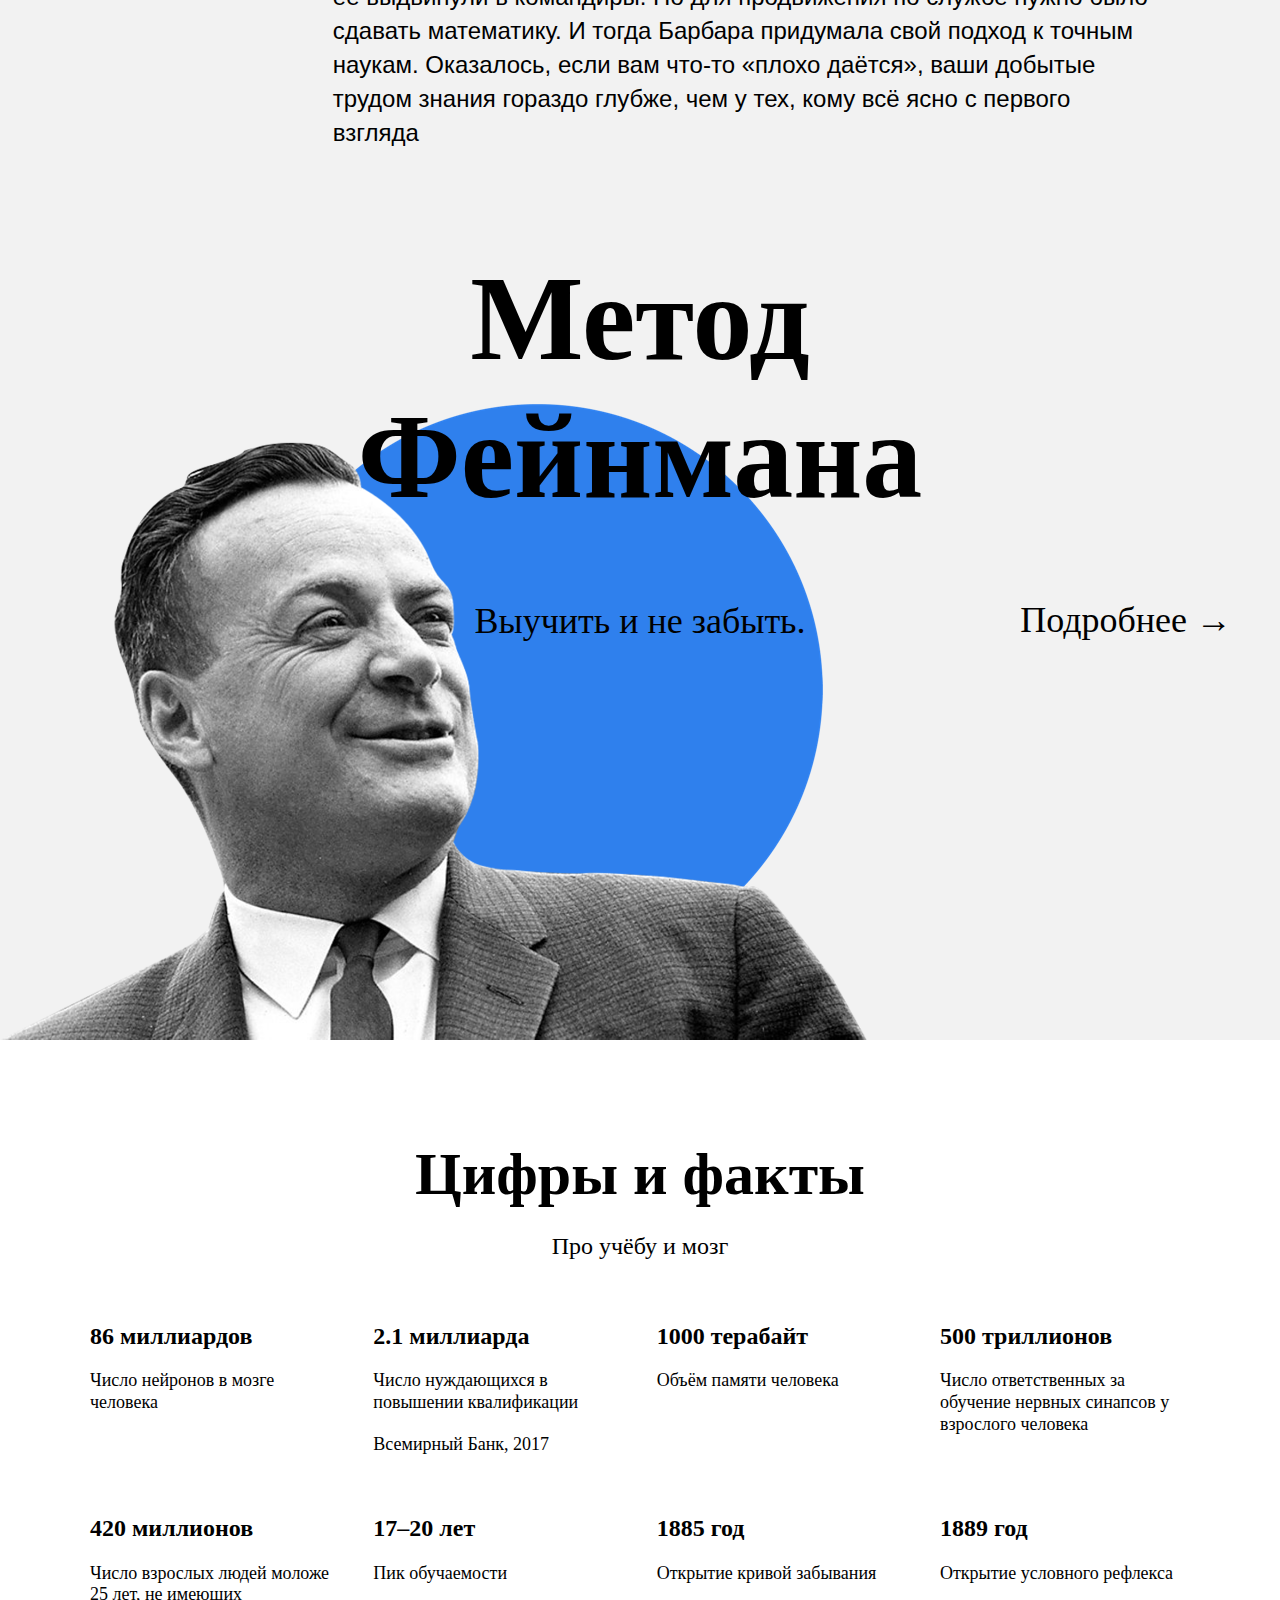
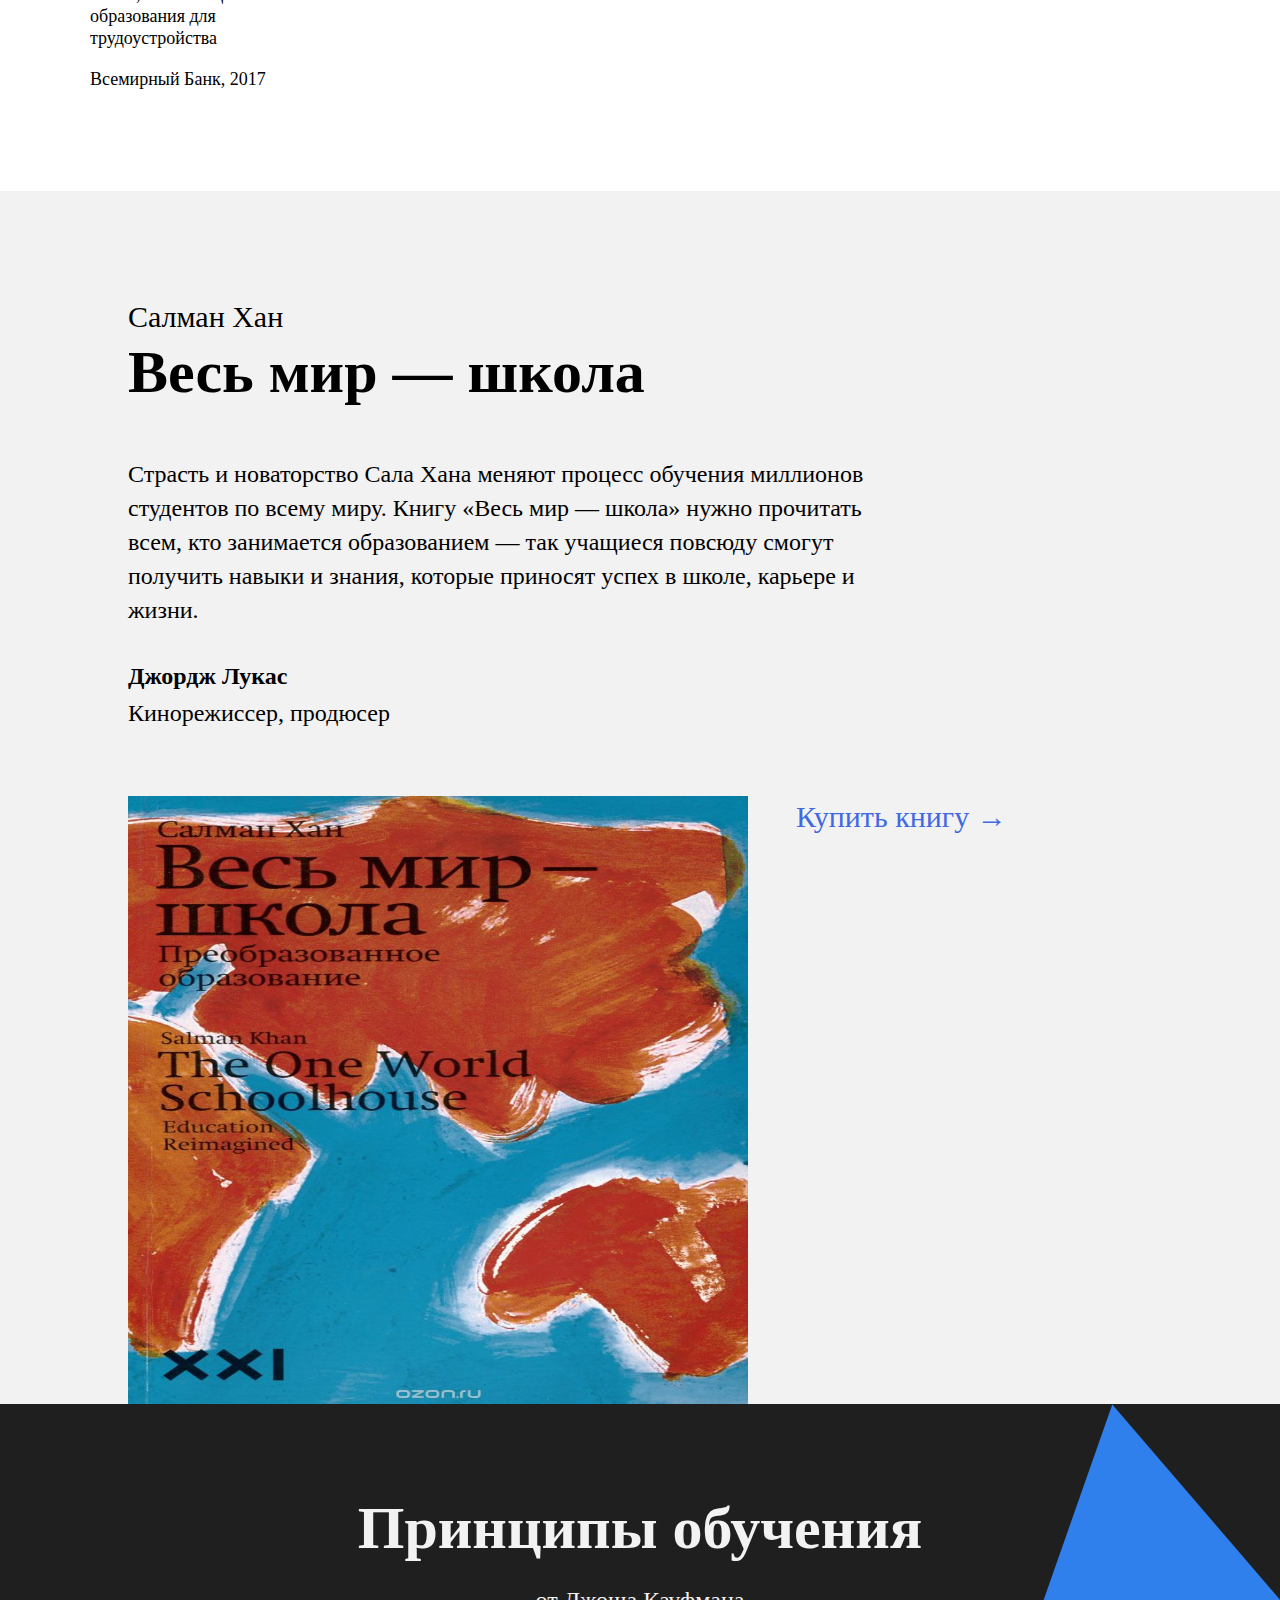
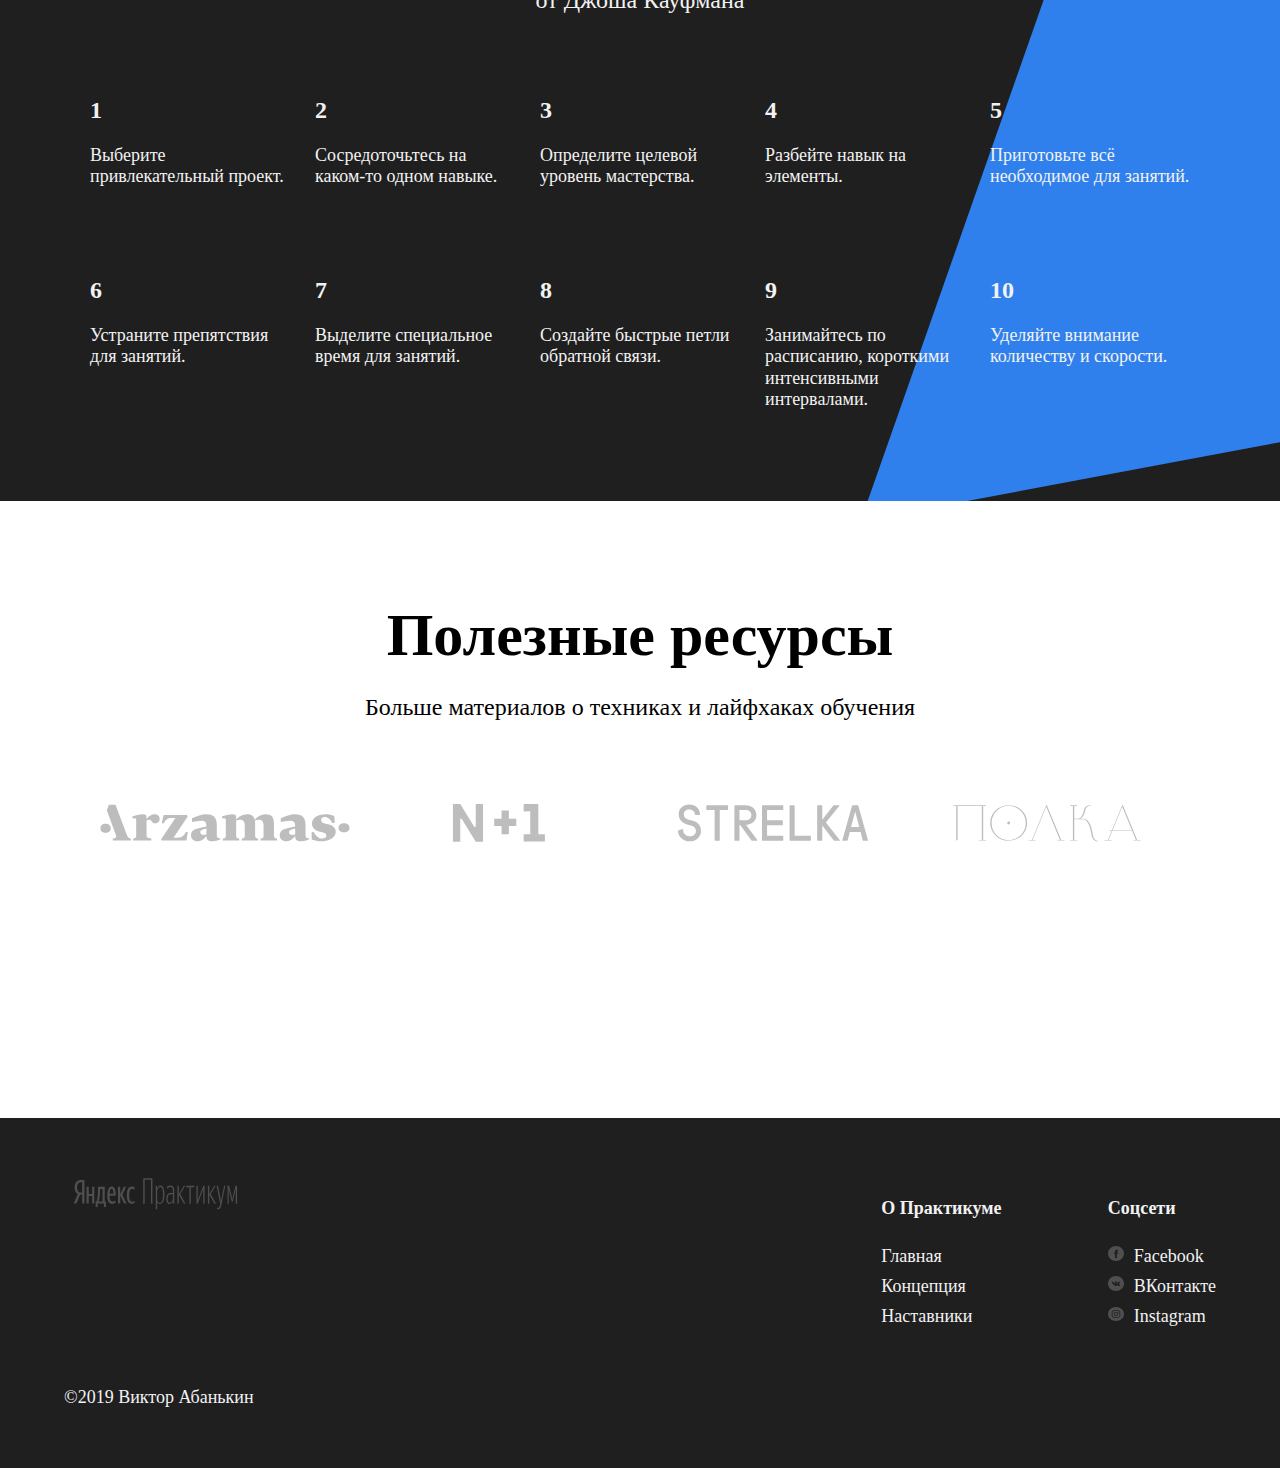
==== commit de240291: "project" ====
--- a/index.html
+++ b/index.html
@@ -3,8 +3,7 @@
 <head>
   <meta charset="UTF-8">
   <meta name="viewport" content="width=device-width, initial-scale=1.0">
-  <link rel="stylesheet" href="./styles/normalize.css">
-  <link rel="stylesheet" href="./styles/style.css">
+  <link rel="stylesheet" href="./pages/index.css">
   <title>Научиться учиться</title>
 </head>
 <body>
@@ -15,7 +14,7 @@
       <p class="header__subtitle">Какие современные и эффективные подходы к обучению вы можете использовать в своей жизни?
       <a href="#" class="header__link">Узнать &rarr;</a>
       </p> <!-- Подзаголовок -->
-      <div class="header__square-pic"> </div>
+      <div class="header__square-pic rotation"> </div>
       <img src="images/header-image.png" alt="Главная картинка" class="header__main-illustration"> <!-- Главная картинка -->
     </header>
     <main class="content">
@@ -31,53 +30,124 @@
       </div>
       </section>
 
+      <section class="techniques">
+        <h2 class="section-title">Техники обучения</h2>
+        <p class="section-subtitle">Пять практик от Барбары Оакли</p>
+        <ul class="cards">
+          <li class="cards__item">
+            <img src="./images/cards-attention.png" alt="Attention" class="cards__image">
+            <h3 class="cards__title">Два вида внимания</h3>
+            <p class="cards__description">Глубокие знания возникают, если чередовать сфокусированное и рассеянное мышление.</p>
+          </li>
+          <li class="cards__item">
+            <img src="./images/cards-recall.png" alt="Attention" class="cards__image">
+            <h3 class="cards__title">Recall</h3>
+            <p class="cards__description">Вспоминайте изученное — это позволит соединить разрозненные порции памяти.</p>
+          </li>
+          <li class="cards__item">
+            <img src="./images/cards-interliving.png" alt="Attention" class="cards__image">
+            <h3 class="cards__title">Интерливинг</h3>
+            <p class="cards__description">Изучайте несколько навыков одновременно, они обогащают друг друга.</p>
+          </li>
+          <li class="cards__item">
+            <img src="./images/cards-question.png" alt="Attention" class="cards__image">
+            <h3 class="cards__title">Вопросы</h3>
+            <p class="cards__description">Слушая преподавателя, придумывайте хороший вопрос, который вас действительно волнует.</p>
+          </li>
+          <li class="cards__item">
+            <img src="./images/cards-competence.png" alt="Attention" class="cards__image">
+            <h3 class="cards__title">Иллюзия компетентности</h3>
+            <p class="cards__description">Повторите про себя, запишите, расскажите другу: вам только кажется, что вы владеете новой темой.
+            </p>
+          </li>
+        </li>
+        <li class="cards__item">
+
+        </li>
+        </ul>
+      </section>
+
+      <section class="video">
+        <h2 class="section-title">Видео нa TED</h2>
+        <p class="section-subtitle">Для тех, кто любит прокрастинировать</p>
+        <div class="video__iframes">
+          <iframe class="video__iframe" src="https://www.youtube.com/watch?v=arj7oStGLkU">Здравствуйте, ваш браузер не может показать видео, потому что не поддерживает iframe.</iframe>
+          <iframe class="video__iframe" src="https://www.youtube.com/watch?v=5MgBikgcWnY">Здравствуйте, ваш браузер не может показать видео, потому что не поддерживает iframe.</iframe>
+        </div>
+      </section>
+
+      <section class="oakley">
+        <div class="two-columns">
+          <h2 class="two-columns__brief">История Барбары Оакли.</h2>
+          <div class="two-columns__main-text">
+            <p class="two-columns__paragraph">С детства Барбаре не давалась математика. Она считала себя законченным гуманитарием, причём далеко не самым умным. В армии она изучала русский язык, чтобы получить надбавку, да так успешно, что её выдвинули в командиры. Но для продвижения по службе нужно было сдавать математику. И тогда Барбара придумала свой подход к точным наукам. Оказалось, если вам что-то «плохо даётся», ваши добытые трудом знания гораздо глубже, чем у тех, кому всё ясно с первого взгляда</p>
+            </div>
+        </div>
+        </div>
+      </section>
+
+      <section class="feinman">
+        <h2 class="feinman__title">Метод Фейнмана</h2>
+        <p class="feinman__subtitle">Выучить и не забыть.</p>
+        <a href="#" class="feinman__link">Подробнее &rarr;</a>
+        <img src="./images/feynman.png" alt="Фейман" class="feinman__image">
+      </section>
+
       <section class="digits">
         <h2 class="section-title">Цифры и факты</h2>
         <p class="section-subtitle">Про учёбу и мозг</p>
         <ul class="table">
           <li class="table__cell">
-          <h2 class="table__heading">86 миллиардов</h2>
+          <h3 class="table__heading">86 миллиардов</h3>
           <p class="table__text">Число нейронов в мозге человека</p>
           </li>
           <li class="table__cell ">
-            <h2 class="table__heading">2.1 миллиарда</h2>
+            <h3 class="table__heading">2.1 миллиарда</h3>
             <p class="table__text">Число нуждающихся в повышении квалификации</p>
              <p class="table__text"> Всемирный Банк, 2017</p>
             </li>
             <li class="table__cell">
-              <h2 class="table__heading">1000 терабайт</h2>
+              <h3 class="table__heading">1000 терабайт</h3>
               <p class="table__text">Объём памяти человека</p>
               </li>
               <li class="table__cell">
-                <h2 class="table__heading">500 триллионов</h2>
+                <h3 class="table__heading">500 триллионов</h3>
                 <p class="table__text">Число ответственных за обучение нервных синапсов у взрослого человека</p>
                 </li>
                 <li class="table__cell ">
-                  <h2 class="table__heading">420 миллионов</h2>
+                  <h3 class="table__heading">420 миллионов</h3>
                   <p class="table__text">Число взрослых людей моложе 25 лет, не имеющих образования для трудоустройства </p>
                     <p class="table__text">Всемирный Банк, 2017</p>
                   </li>
                   <li class="table__cell">
-                    <h2 class="table__heading">17–20 лет</h2>
+                    <h3 class="table__heading">17–20 лет</h3>
                     <p class="table__text">Пик обучаемости</p>
                     </li>
                     <li class="table__cell">
-                      <h2 class="table__heading">1885 год</h2>
+                      <h3 class="table__heading">1885 год</h3>
                       <p class="table__text">Открытие кривой забывания</p>
                       </li>
                       <li class="table__cell">
-                        <h2 class="table__heading">1889 год</h2>
+                        <h3 class="table__heading">1889 год</h3>
                         <p class="table__text">Открытие условного рефлекса
                         </p>
                         </li>
         </ul>
       </section>
 
-      <section class="feinman">
-        <h2 class="feinman__title">Метод Фейнмана</h2>
-        <p class="feinman__subtitle">Выучить и не забыть.</p>
-        <a href="#" class="feinman__link">Подробнее &rarr;</a>
-        <img src="./images/feynman.png" alt="Фейман" class="feinman__image">
+      <section class="khan">
+        <div class="khan__container">
+          <p class="khan__author">Салман Хан</p>
+          <h2 class="khan__title">Весь мир — школа</h2>
+          <p class="khan__quote">Страсть и новаторство Сала Хана меняют процесс обучения миллионов студентов по всему миру. Книгу «Весь мир — школа» нужно прочитать всем, кто занимается образованием — так учащиеся повсюду смогут получить навыки и знания, которые приносят успех в школе, карьере и жизни.
+          </p>
+          <p class="khan__quote-author">Джордж Лукас</p>
+          <p class="khan__quote-author-subline">Кинорежиссер, продюсер</p>
+        </div>
+        <div class="khan__block-conteiner">
+          <img src="./images/khan-book.jpg" alt="khan-book" class="khan__book-pic">
+          <a href="#" class="khan__buy-link">Купить книгу &rarr;</a>
+        </div>
       </section>
 
       <section class="kaufman">
@@ -85,47 +155,58 @@
         <p class="section-subtitle section-subtitle_theme_dark">от Джоша Кауфмана</p>
         <ul class="table table_theme_dark">
           <li class="table__cell table__cell_theme_dark">
-            <h2 class="table__heading table__heading_theme_dark">1</h2>
+            <h3 class="table__heading table__heading_theme_dark">1</h3>
             <p class="table__text table__text_theme_dark">Выберите привлекательный проект.</p>
           </li>
           <li class="table__cell table__cell_theme_dark">
-            <h2 class="table__heading table__heading_theme_dark">2</h2>
+            <h3 class="table__heading table__heading_theme_dark">2</h3>
             <p class="table__text table__text_theme_dark">Сосредоточьтесь на каком-то одном навыке.</p>
           </li>
           <li class="table__cell table__cell_theme_dark">
-            <h2 class="table__heading table__heading_theme_dark">3</h2>
+            <h3 class="table__heading table__heading_theme_dark">3</h3>
             <p class="table__text table__text_theme_dark">Определите целевой уровень мастерства.</p>
           </li>
           <li class="table__cell table__cell_theme_dark">
-            <h2 class="table__heading table__heading_theme_dark">4</h2>
+            <h3 class="table__heading table__heading_theme_dark">4</h3>
             <p class="table__text table__text_theme_dark">Разбейте навык на элементы.</p>
           </li>
           <li class="table__cell table__cell_theme_dark">
-            <h2 class="table__heading table__heading_theme_dark">5</h2>
+            <h3 class="table__heading table__heading_theme_dark">5</h3>
             <p class="table__text table__text_theme_dark">Приготовьте всё необходимое для занятий.</p>
           </li>
           <li class="table__cell table__cell_theme_dark">
-            <h2 class="table__heading table__heading_theme_dark">6</h2>
+            <h3 class="table__heading table__heading_theme_dark">6</h3>
             <p class="table__text table__text_theme_dark">Устраните препятствия для занятий.</p>
           </li>
           <li class="table__cell table__cell_theme_dark">
-            <h2 class="table__heading table__heading_theme_dark">7</h2>
+            <h3 class="table__heading table__heading_theme_dark">7</h3>
             <p class="table__text table__text_theme_dark">Выделите специальное время для занятий.</p>
           </li>
           <li class="table__cell table__cell_theme_dark">
-            <h2 class="table__heading table__heading_theme_dark">8</h2>
+            <h3 class="table__heading table__heading_theme_dark">8</h3>
             <p class="table__text table__text_theme_dark">Создайте быстрые петли обратной связи.</p>
           </li>
           <li class="table__cell table__cell_theme_dark">
-            <h2 class="table__heading table__heading_theme_dark">9</h2>
+            <h3 class="table__heading table__heading_theme_dark">9</h3>
             <p class="table__text table__text_theme_dark">Занимайтесь по расписанию, короткими интенсивными интервалами.</p>
           </li>
           <li class="table__cell table__cell_theme_dark">
-            <h2 class="table__heading table__heading_theme_dark">10</h2>
+            <h3 class="table__heading table__heading_theme_dark">10</h3>
             <p class="table__text table__text_theme_dark">Уделяйте внимание количеству и скорости.</p>
           </li>
         </ul>
-        <div class="kaufman__triangle"></div>
+        <div class="kaufman__triangle rotation"><img src="./images/kaufman-triangle.svg" alt="Kaufman-triangle"> </div>
+      </section>
+
+      <section class="resources">
+        <h2 class="section-title">Полезные ресурсы</h2>
+        <p class="section-subtitle">Больше материалов о техниках и лайфхаках обучения</p>
+        <div class="resources__logo-zone">
+          <img src="./images/resources-arzamas.svg" alt="Arzamas" class="resources__logo">
+          <img src="./images/resources-n1.svg" alt="N+1" class="resources__logo">
+          <img src="./images/resources-strelka.svg" alt="Strelka" class="resources__logo">
+          <img src="./images/resources-polka.svg" alt="Polka" class="resources__logo">
+        </div>
       </section>
     </main>
 
@@ -146,9 +227,9 @@
       <nav class="footer__column footer__column_content_social">
         <h2 class="footer__column-heading">Соцсети</h2>
         <ul class="footer__column-links">
-          <li><img src="./images/facebook_color_white.svg" alt="Facebook" class="footer__social-icon"> <a href="#" class="footer__column-link">Facebook</a></li>
-          <li><img src="./images/vk_color_white.svg" alt="Facebook" class="footer__social-icon"> <a href="#" class="footer__column-link">ВКонтакте</a></li>
-          <li><img src="./images/instagram_color_white.svg" alt="Facebook" class="footer__social-icon"> <a href="#" class="footer__column-link">Instagram</a></li>
+          <li><a href="#" class="footer__column-link"><img src="./images/facebook_color_white.svg" alt="Facebook" class="footer__social-icon">Facebook</a></li>
+          <li><a href="#" class="footer__column-link"><img src="./images/vk_color_white.svg" alt="Facebook" class="footer__social-icon">ВКонтакте</a></li>
+          <li><a href="#" class="footer__column-link"><img src="./images/instagram_color_white.svg" alt="Facebook" class="footer__social-icon">Instagram</a></li>
         </ul>
       </nav>
     </div>
--- a/pages/index.css
+++ b/pages/index.css
@@ -0,0 +1,110 @@
+@import url(../vendor/normalize.css);
+@import url(../blocks/description/description.css);
+@import url(../blocks/digits/digits.css);
+/* Фейман */
+@import url(../blocks/feinman/feinman.css);
+@import url(../blocks/feinman/__title/feinman__title.css);
+@import url(../blocks/feinman/__subtitle/feinman__subtitle.css);
+@import url(../blocks/feinman/__link/feinman__link.css);
+@import url(../blocks/feinman/__image/feinman__image.css);
+/* Фейман */
+/* Footer */
+@import url(../blocks/footer/footer.css);
+@import url(../blocks/footer/__columns/footer__columns.css);
+@import url(../blocks/footer/__column/footer__column.css);
+@import url(../blocks/footer/__author/footer__author.css);
+@import url(../blocks/footer/__column-heading/footer__column-heading.css);
+@import url(../blocks/footer/__column-links/footer__column-links.css);
+@import url(../blocks/footer/__column-link/footer__column-link.css);
+@import url(../blocks/footer/__social-icon/footer__social-icon.css);
+@import url(../blocks/footer/__column/_content/footer__column_content_copyright.css);
+@import url(../blocks/footer/__column/_content/footer__column_content_info.css);
+@import url(../blocks/footer/__column/_content/footer__column_content_social.css);
+@import url(../blocks/footer/__social/_icons/footer__social-icons.css);
+/* Footer */
+/* Хедер */
+@import url(../blocks/header/header.css);
+@import url(../blocks/header/__title/header__title.css);
+@import url(../blocks/header/__subtitle/header__subtitle.css);
+@import url(../blocks/header/__link/header__link.css);
+@import url(../blocks/header/__main-llustartion/header__main-llustartion.css);
+@import url(../blocks/header/__square-pic/header__square-pic.css);
+/* Хедер */
+/* Kaufman */
+@import url(../blocks/kaufman/kaufman.css);
+@import url(../blocks/kaufman/__triangle/kaufman__triangle.css);
+@import url(../blocks/rotation/rotation.css);
+/* Kaufman */
+/* Logo */
+@import url(../blocks/logo/logo.css);
+@import url(../blocks/logo/_place/logo_place_header.css);
+@import url(../blocks/logo/_place/logo_place_footer.css);
+/* Logo */
+@import url(../blocks/page/page.css);
+/* Section-subtitle */
+@import url(../blocks/section-subtitle/section-subtitle.css);
+@import url(../blocks/section-subtitle/_theme/section-subtitle_theme_dark.css);
+/* Section-subtitle */
+/* Section-title */
+@import url(../blocks/section-title/section-title.css);
+@import url(../blocks/section-title/_theme/section-title_theme_dark.css);
+/* Section-title */
+/* Table */
+@import url(../blocks/table/table.css);
+@import url(../blocks/table/__cell/table__cell.css);
+@import url(../blocks/table/__heading/table__heading.css);
+@import url(../blocks/table/__text/table__text.css);
+@import url(../blocks/table/_theme/table_theme_dark.css);
+@import url(../blocks/table/__cell/_theme/table__cell_theme_dark.css);
+@import url(../blocks/table/__heading/_theme/table__heading_theme_dark.css);
+@import url(../blocks/table/__text/_theme/table__text_theme_dark.css);
+/* Table */
+/* Two-columns */
+@import url(../blocks/two-columns/two-columns.css);
+@import url(../blocks/two-columns/__brief/two-columns__brief.css);
+@import url(../blocks/two-columns/__main-text/two-columns__main-text.css);
+@import url(../blocks/two-columns/__paragraph/two-columns__paragraph.css);
+@import url(../blocks/two-columns/__span-ancient/two-columns__span-ancient.css);
+/* Two-columns */
+/* Rotation */
+@import url(../blocks/rotation/rotation.css);
+/* Rotation */
+
+/* Cards */
+@import url(../blocks/cards/cards.css);
+@import url(../blocks/cards/__item/cards__item.css);
+@import url(../blocks/cards/__image/cards__image.css);
+@import url(../blocks/cards/__title/cards__title.css);
+@import url(../blocks/cards/__description/cards__description.css);
+
+/* Cards */
+/* Techniques */
+@import url(../blocks/techniques/techniques.css);
+/* Techniques */
+
+/* Video */
+@import url(../blocks/video/video.css);
+@import url(../blocks/video/__iframes/video__iframes.css);
+@import url(../blocks/video/__iframe/video__iframe.css);
+/* Video */
+/* Oakley */
+@import url(../blocks/oakley/oakley.css);
+/* Oakley */
+/* Khan */
+@import url(../blocks/khan/khan.css);
+@import url(../blocks/khan/__container/khan__container.css);
+@import url(../blocks/khan/__author/khan__author.css);
+@import url(../blocks/khan/__title/khan__title.css);
+@import url(../blocks/khan/__qoute/khan__quote.css);
+@import url(../blocks/khan/__qoute-author/khan__quote-author.css);
+@import url(../blocks/khan/__quote-author-subline/khan__quote-author-subline.css);
+@import url(../blocks/khan/__block-conteiner/khan__block-conteiner.css);
+@import url(../blocks/khan/__book-pic/khan__book-pic.css);
+@import url(../blocks/khan/__buy-link/khan__buy-link.css);
+/* Khan */
+
+/* Resources */
+@import url(../blocks/resources/resources.css);
+@import url(../blocks/resources/__logo-zone/resources__logo-zone.css);
+@import url(../blocks/resources/__logo/resources__logo.css);
+/* Resources */
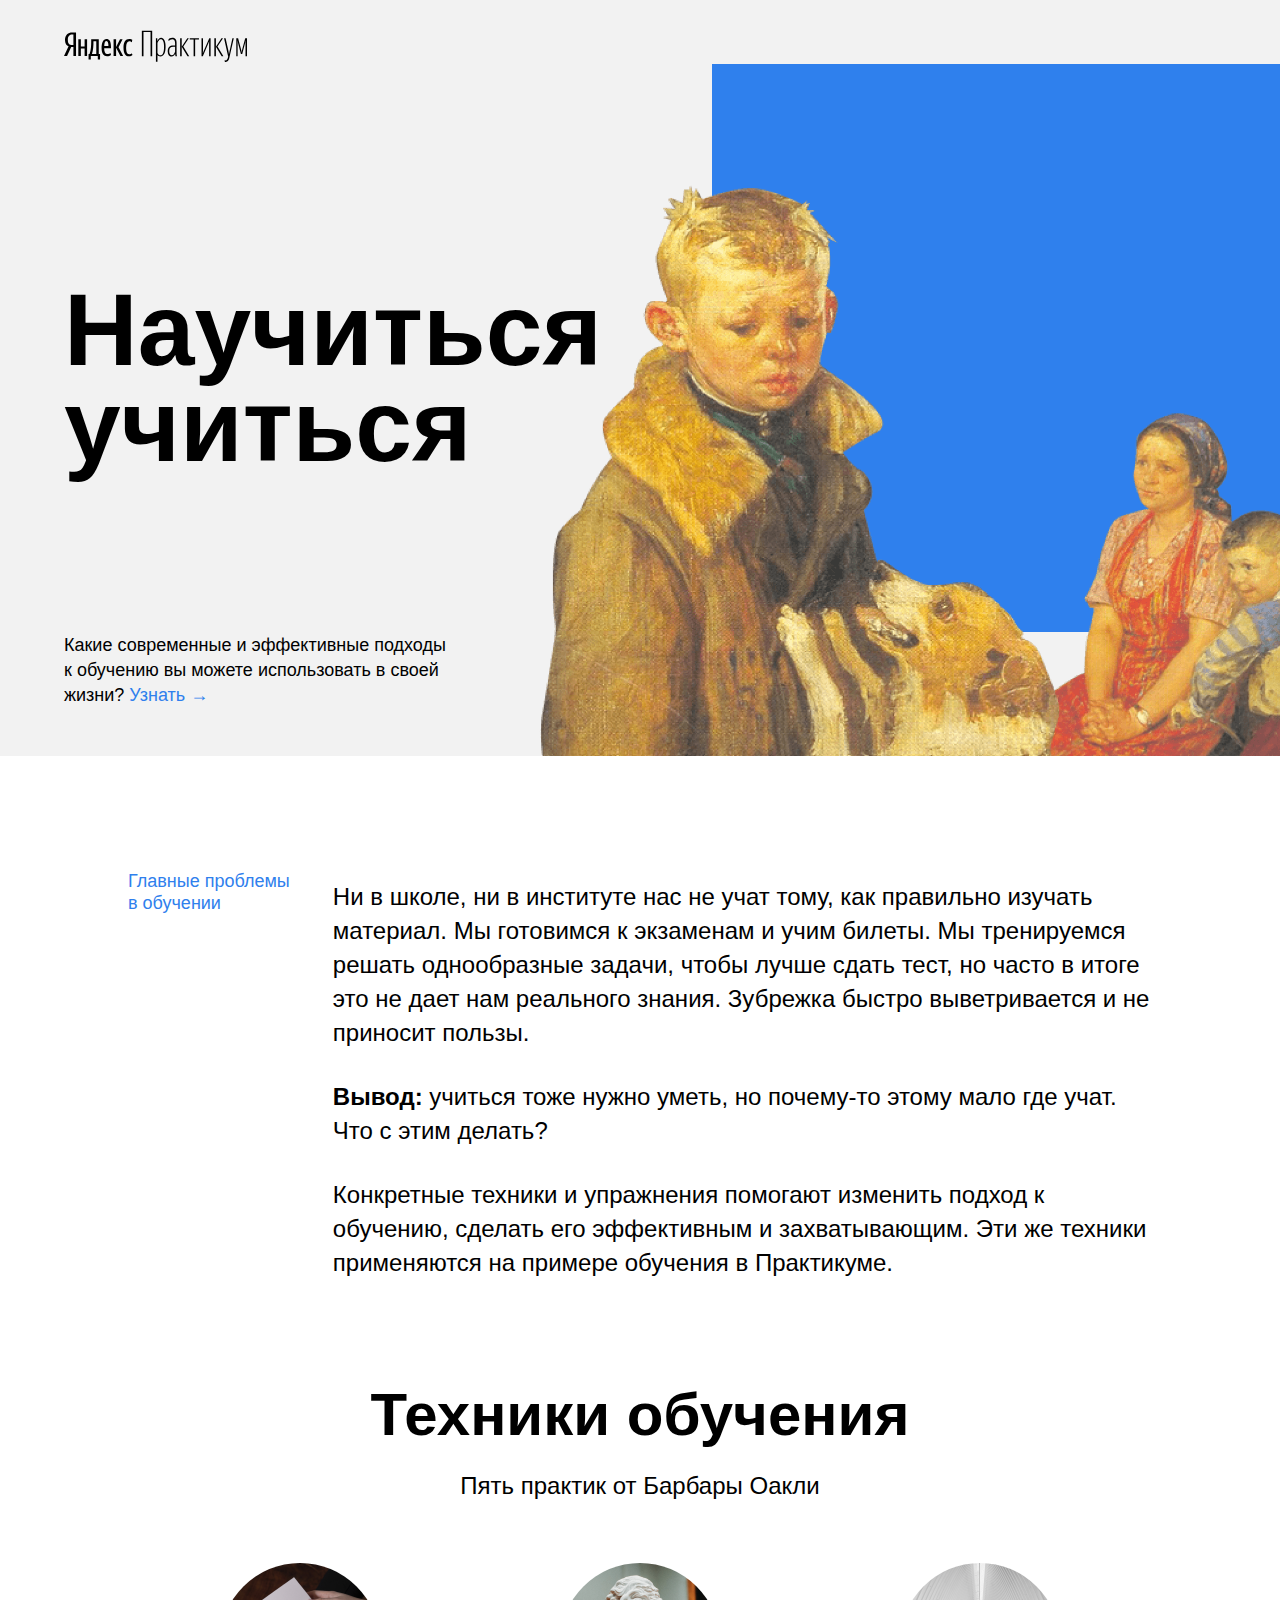
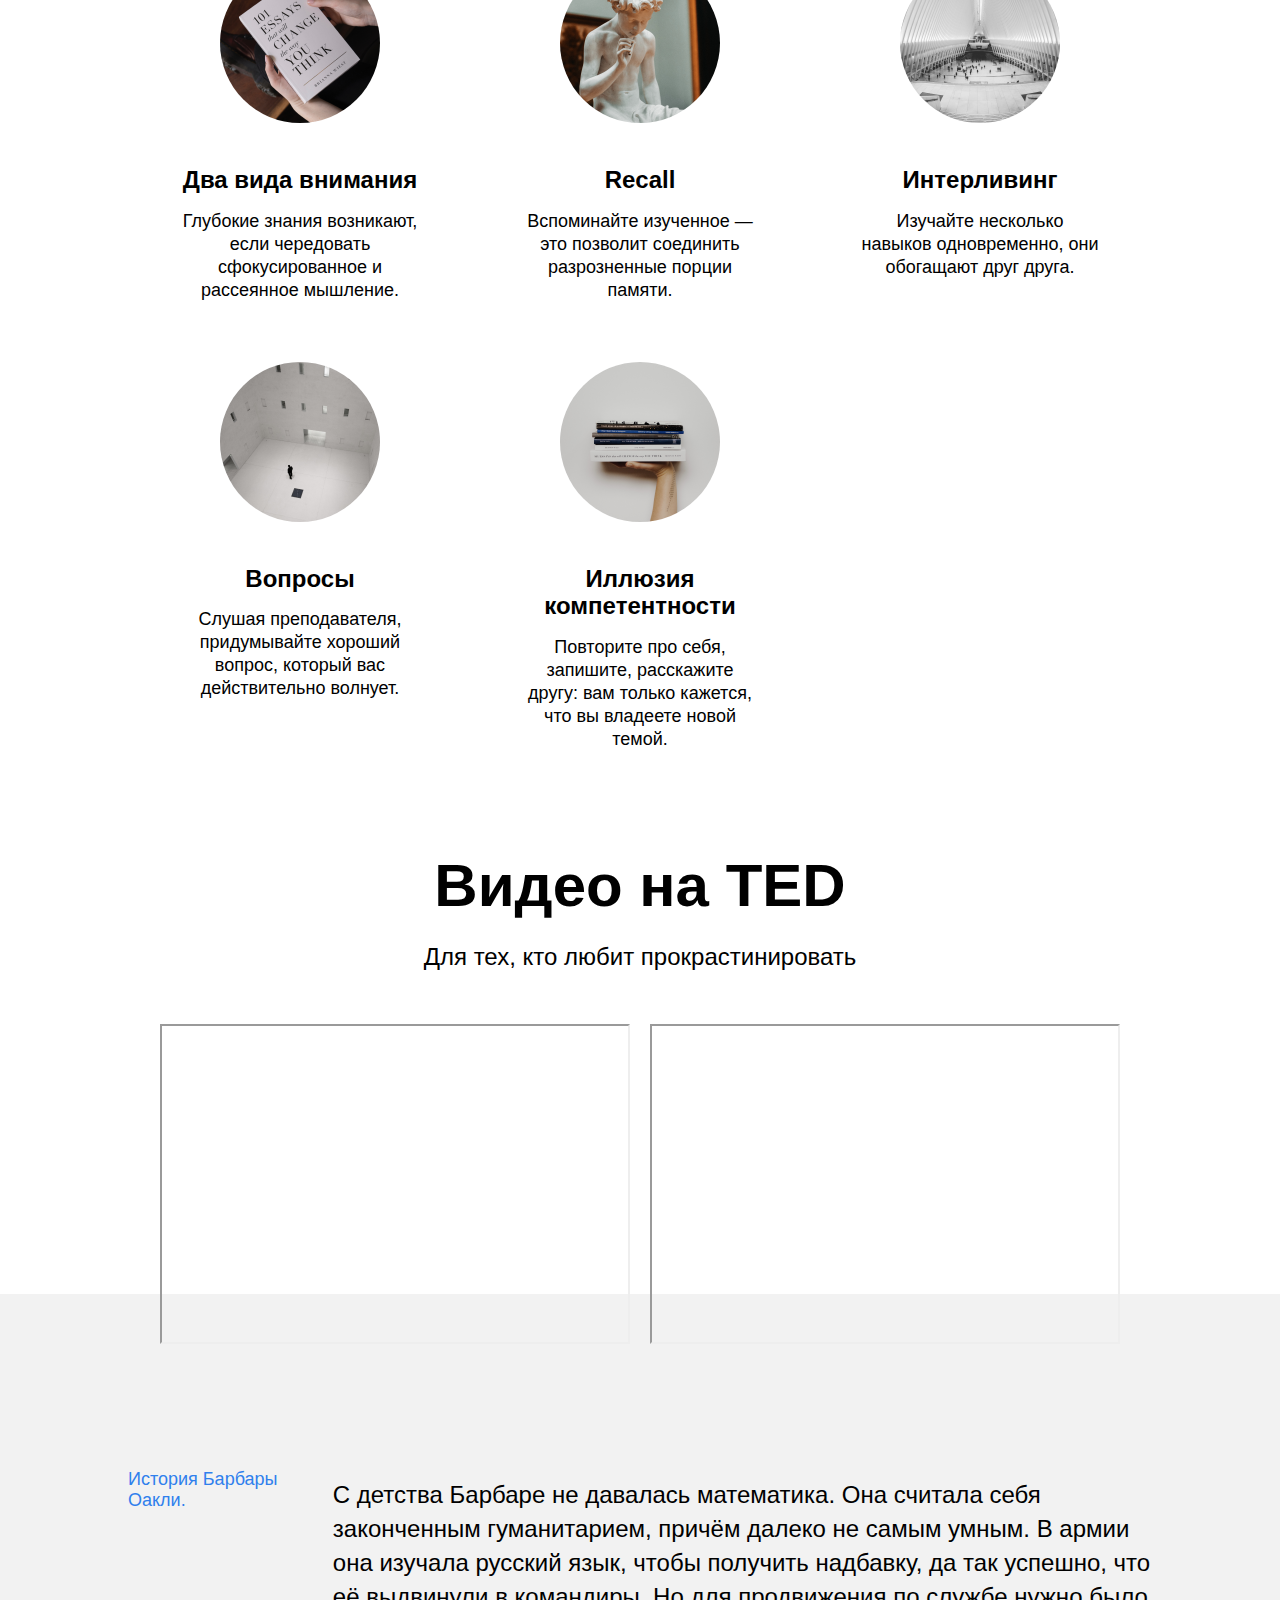
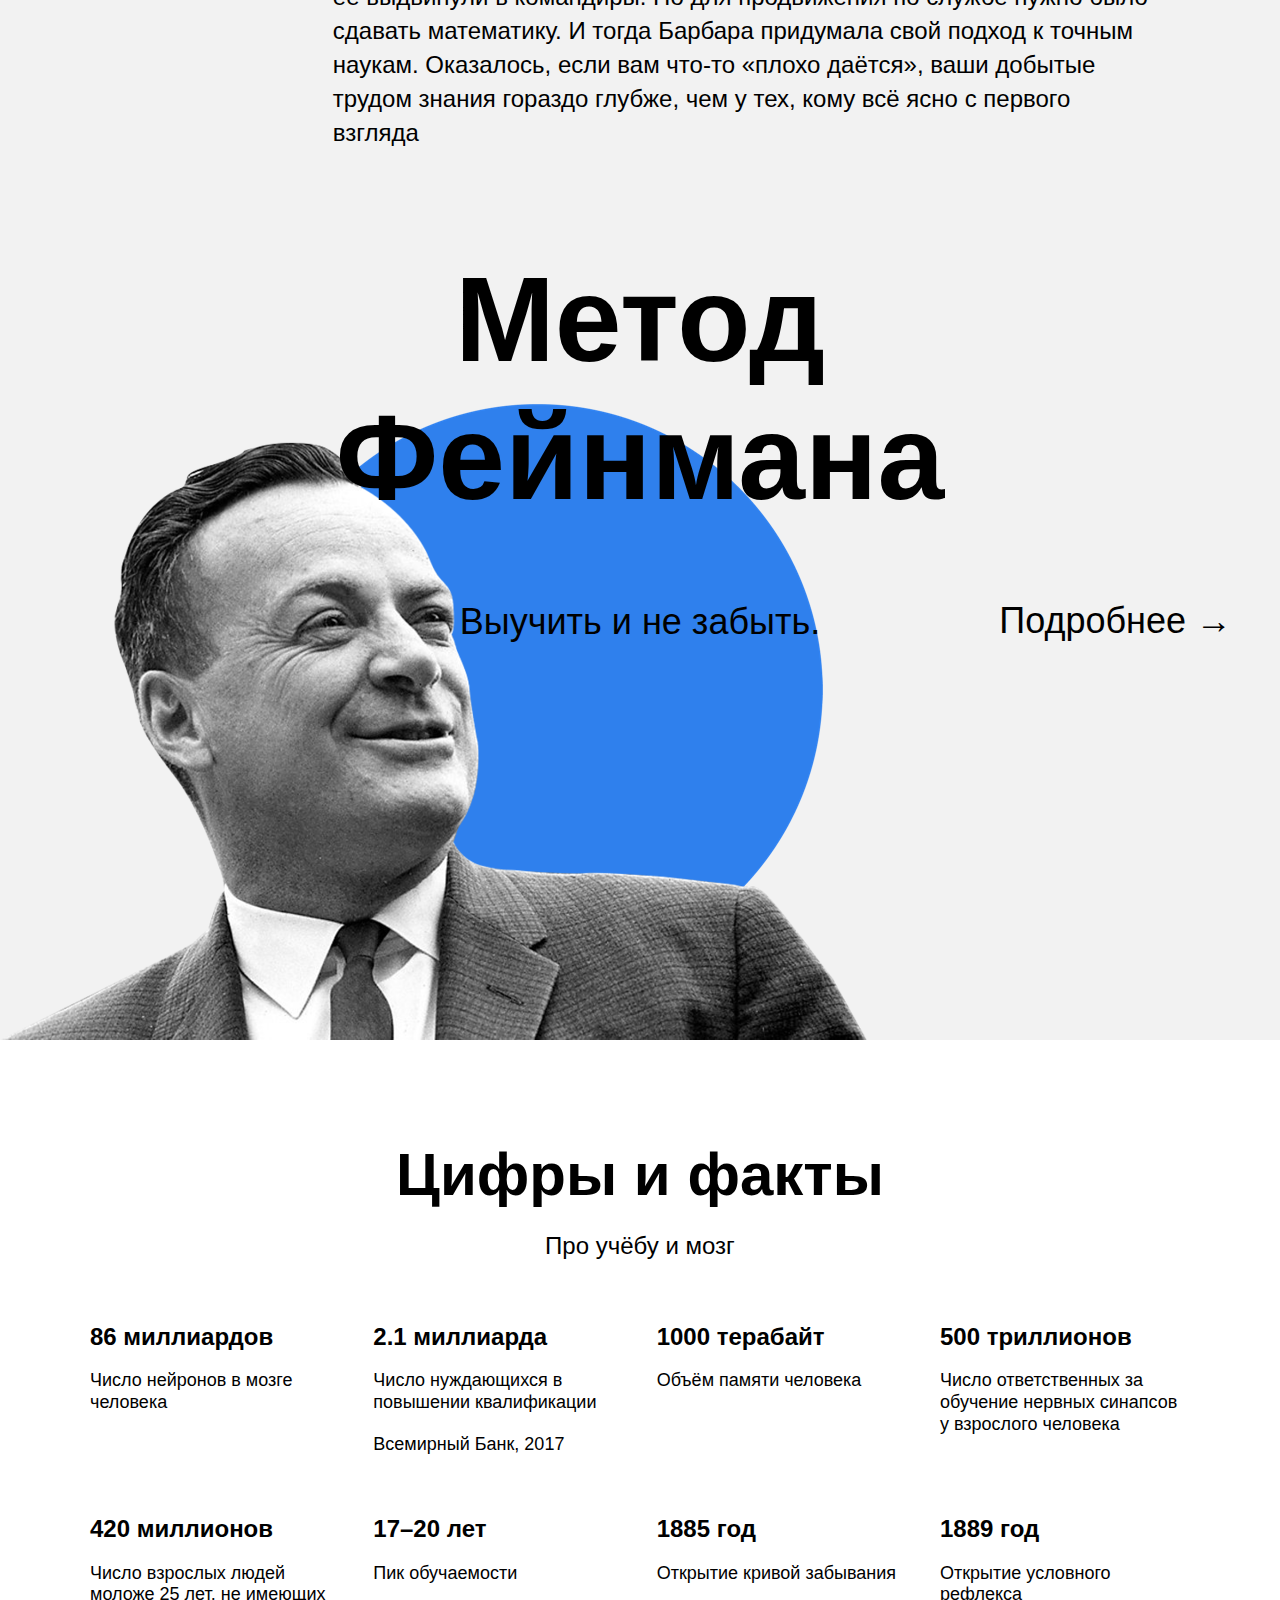
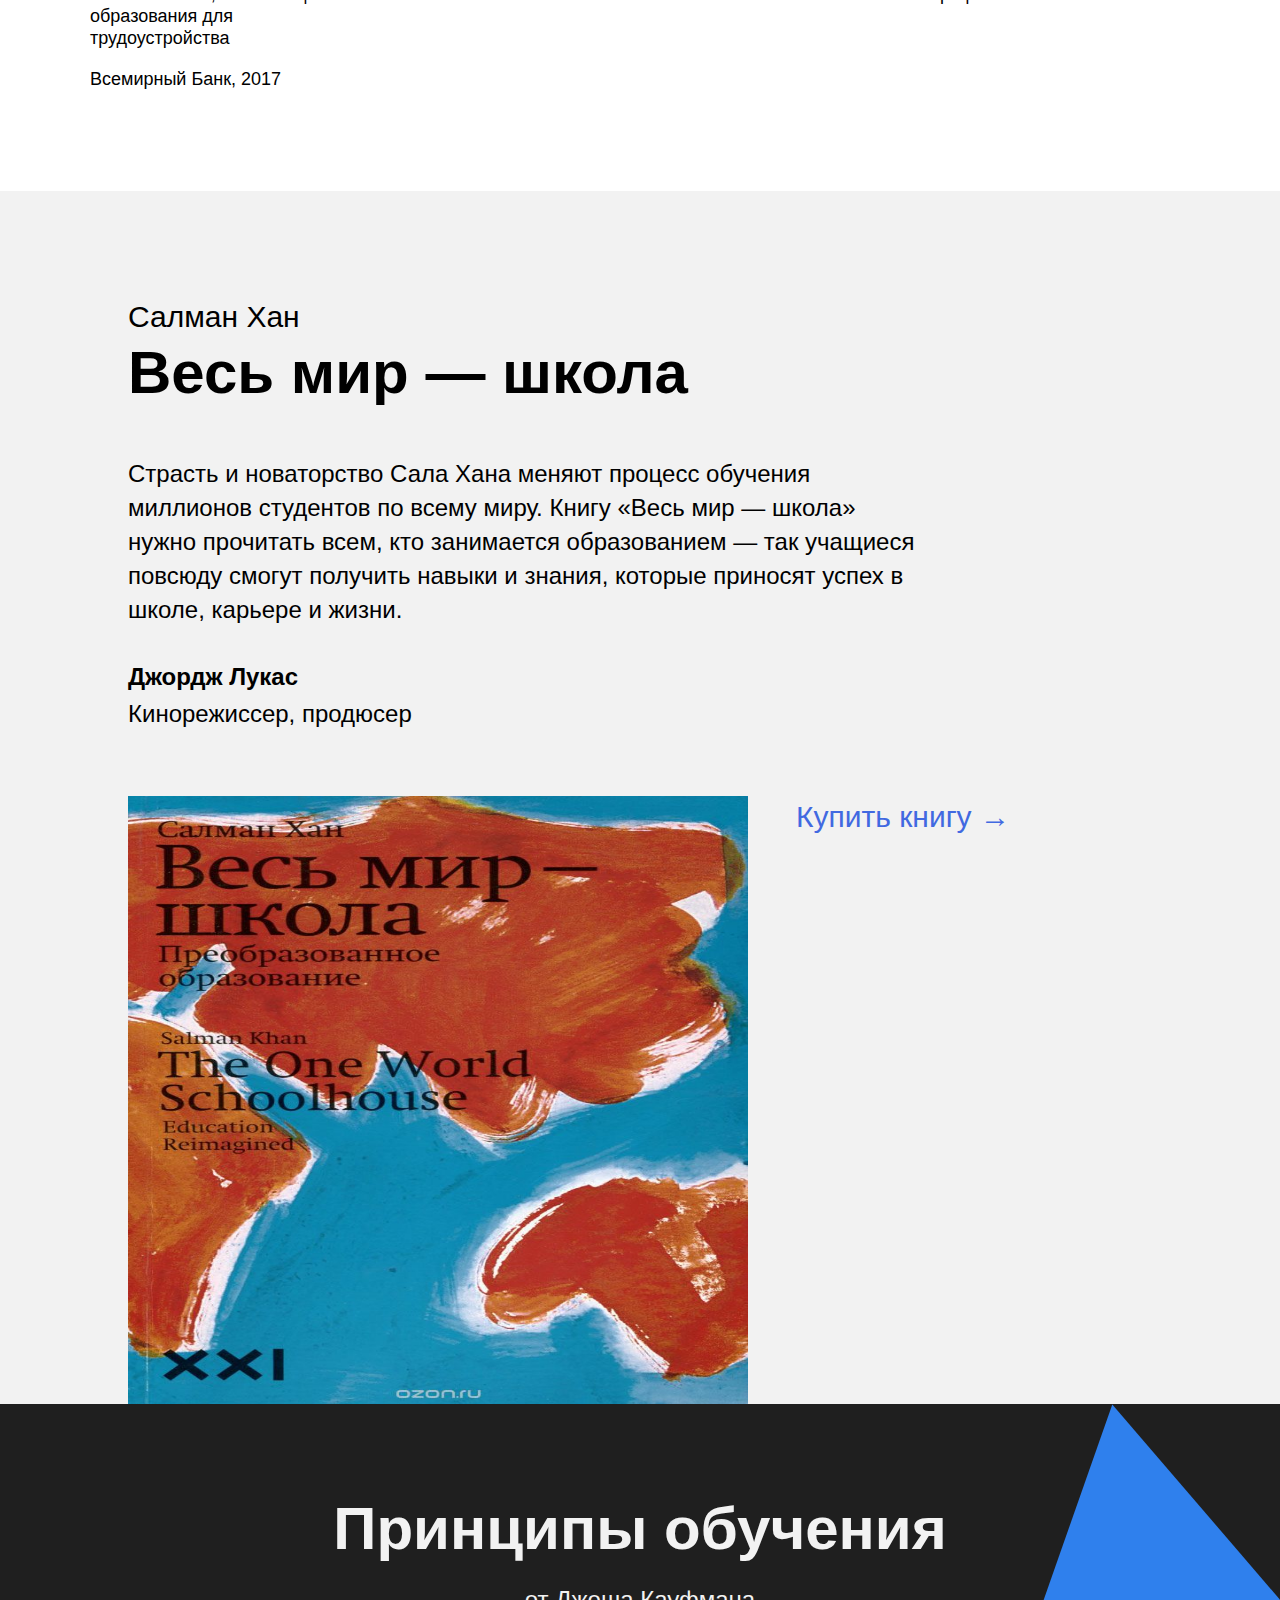
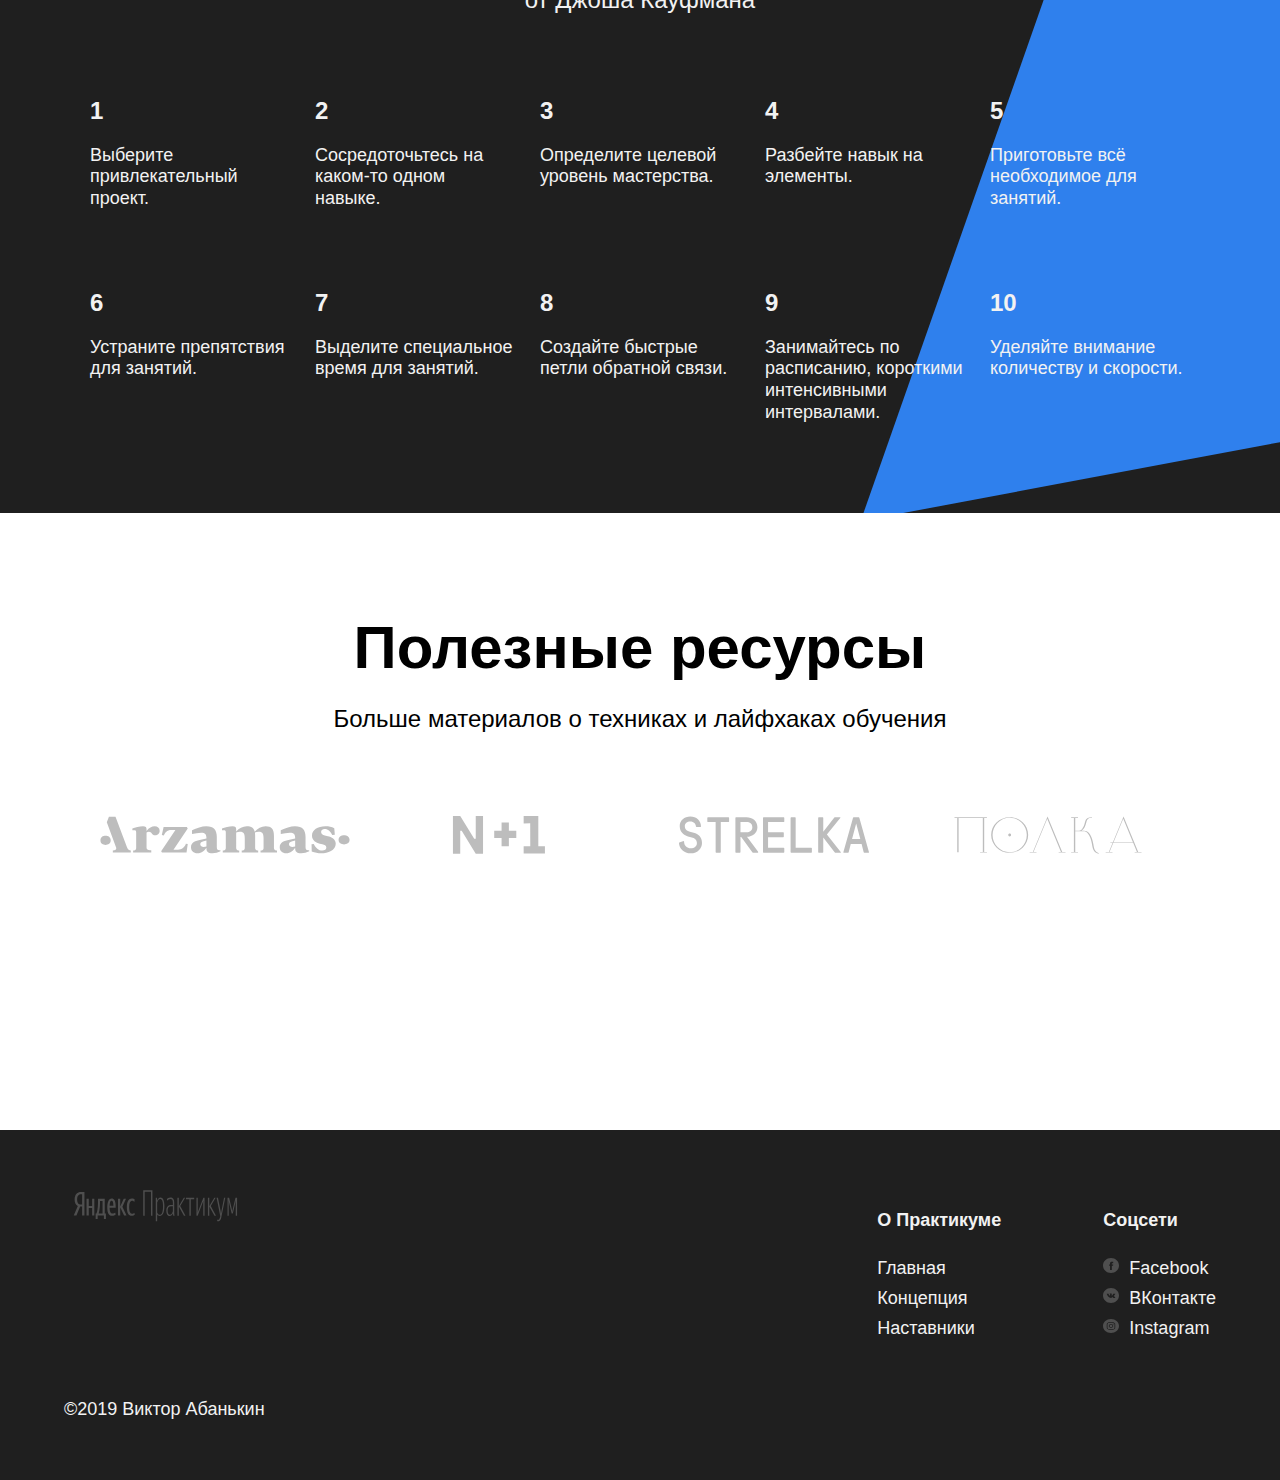
==== commit 8c024900: "project" ====
--- a/index.html
+++ b/index.html
@@ -60,7 +60,6 @@
             <p class="cards__description">Повторите про себя, запишите, расскажите другу: вам только кажется, что вы владеете новой темой.
             </p>
           </li>
-        </li>
         <li class="cards__item">
 
         </li>
@@ -71,8 +70,8 @@
         <h2 class="section-title">Видео нa TED</h2>
         <p class="section-subtitle">Для тех, кто любит прокрастинировать</p>
         <div class="video__iframes">
-          <iframe class="video__iframe" src="https://www.youtube.com/watch?v=arj7oStGLkU">Здравствуйте, ваш браузер не может показать видео, потому что не поддерживает iframe.</iframe>
-          <iframe class="video__iframe" src="https://www.youtube.com/watch?v=5MgBikgcWnY">Здравствуйте, ваш браузер не может показать видео, потому что не поддерживает iframe.</iframe>
+          <iframe class="video__iframe" src="https://www.youtube.com/watch?v=arj7oStGLkU"></iframe>
+          <iframe class="video__iframe" src="https://www.youtube.com/watch?v=5MgBikgcWnY"></iframe>
         </div>
       </section>
 
@@ -82,7 +81,6 @@
           <div class="two-columns__main-text">
             <p class="two-columns__paragraph">С детства Барбаре не давалась математика. Она считала себя законченным гуманитарием, причём далеко не самым умным. В армии она изучала русский язык, чтобы получить надбавку, да так успешно, что её выдвинули в командиры. Но для продвижения по службе нужно было сдавать математику. И тогда Барбара придумала свой подход к точным наукам. Оказалось, если вам что-то «плохо даётся», ваши добытые трудом знания гораздо глубже, чем у тех, кому всё ясно с первого взгляда</p>
             </div>
-        </div>
         </div>
       </section>
 
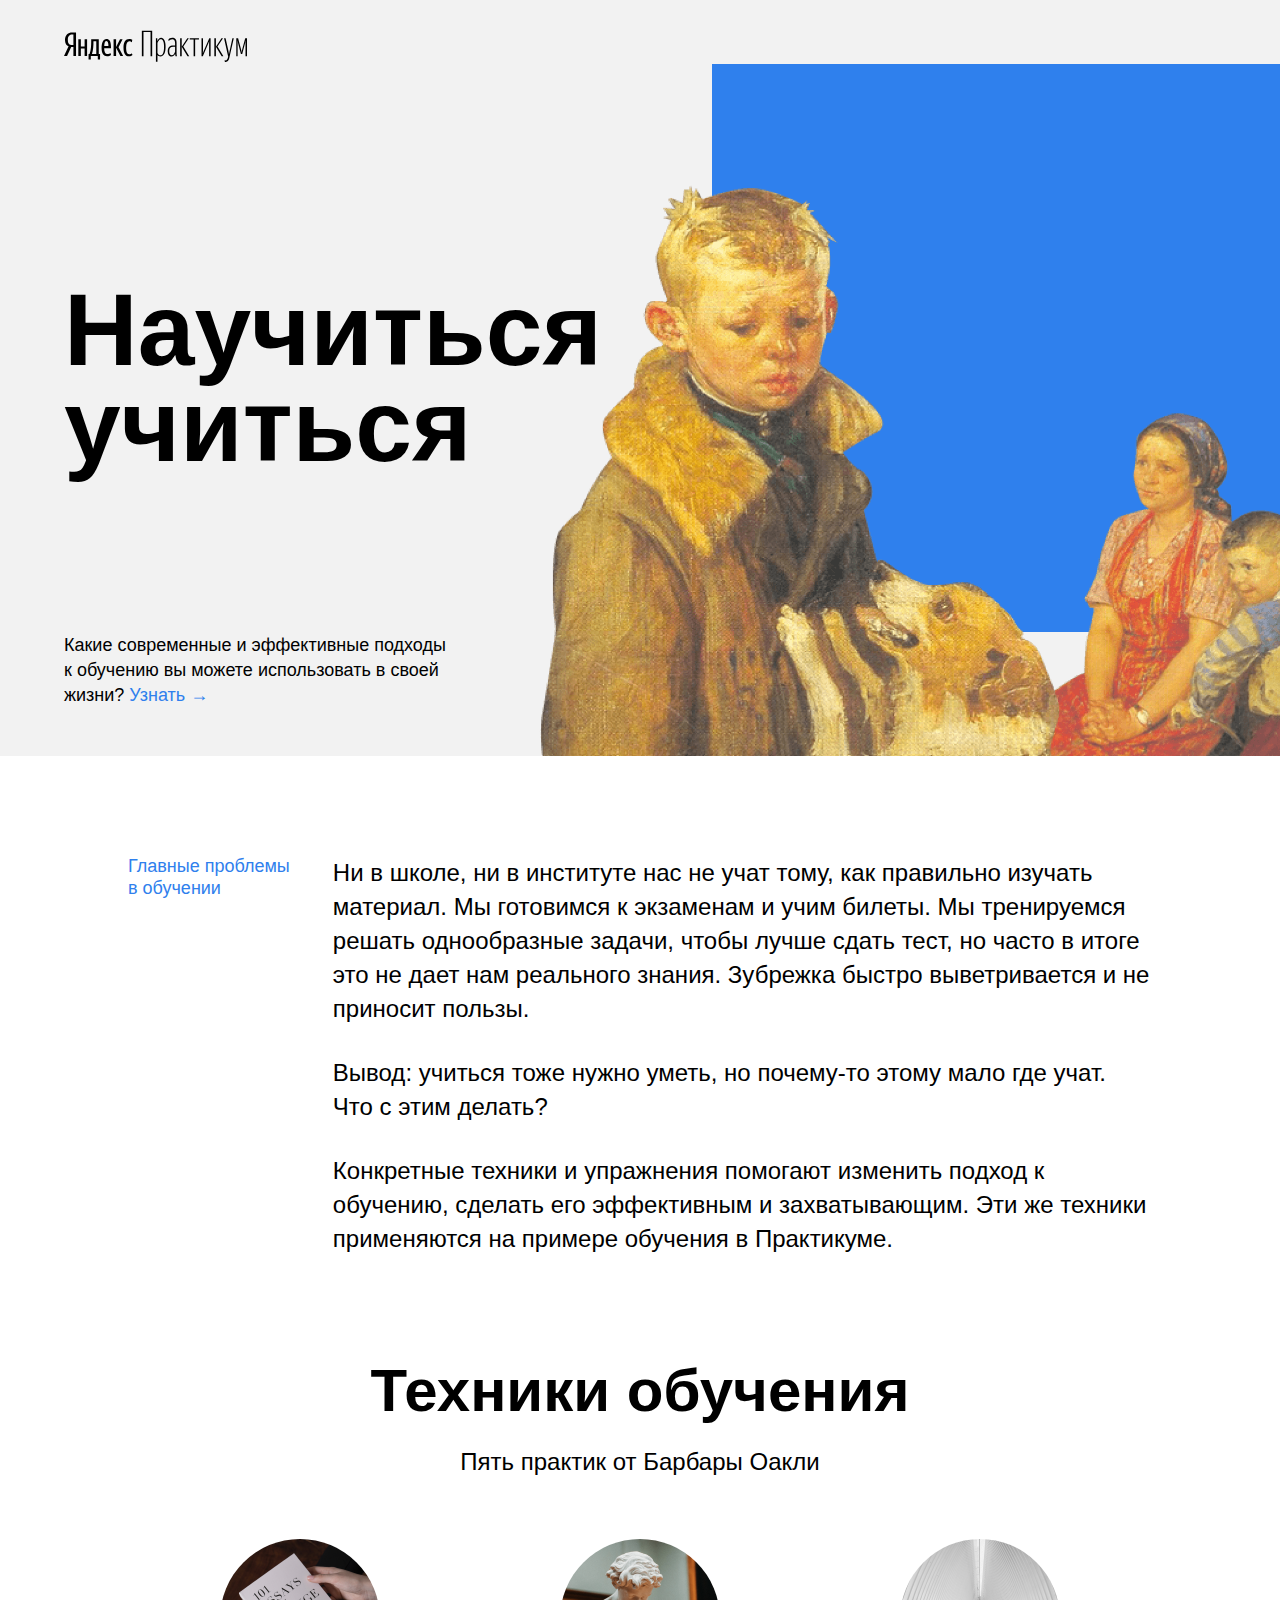
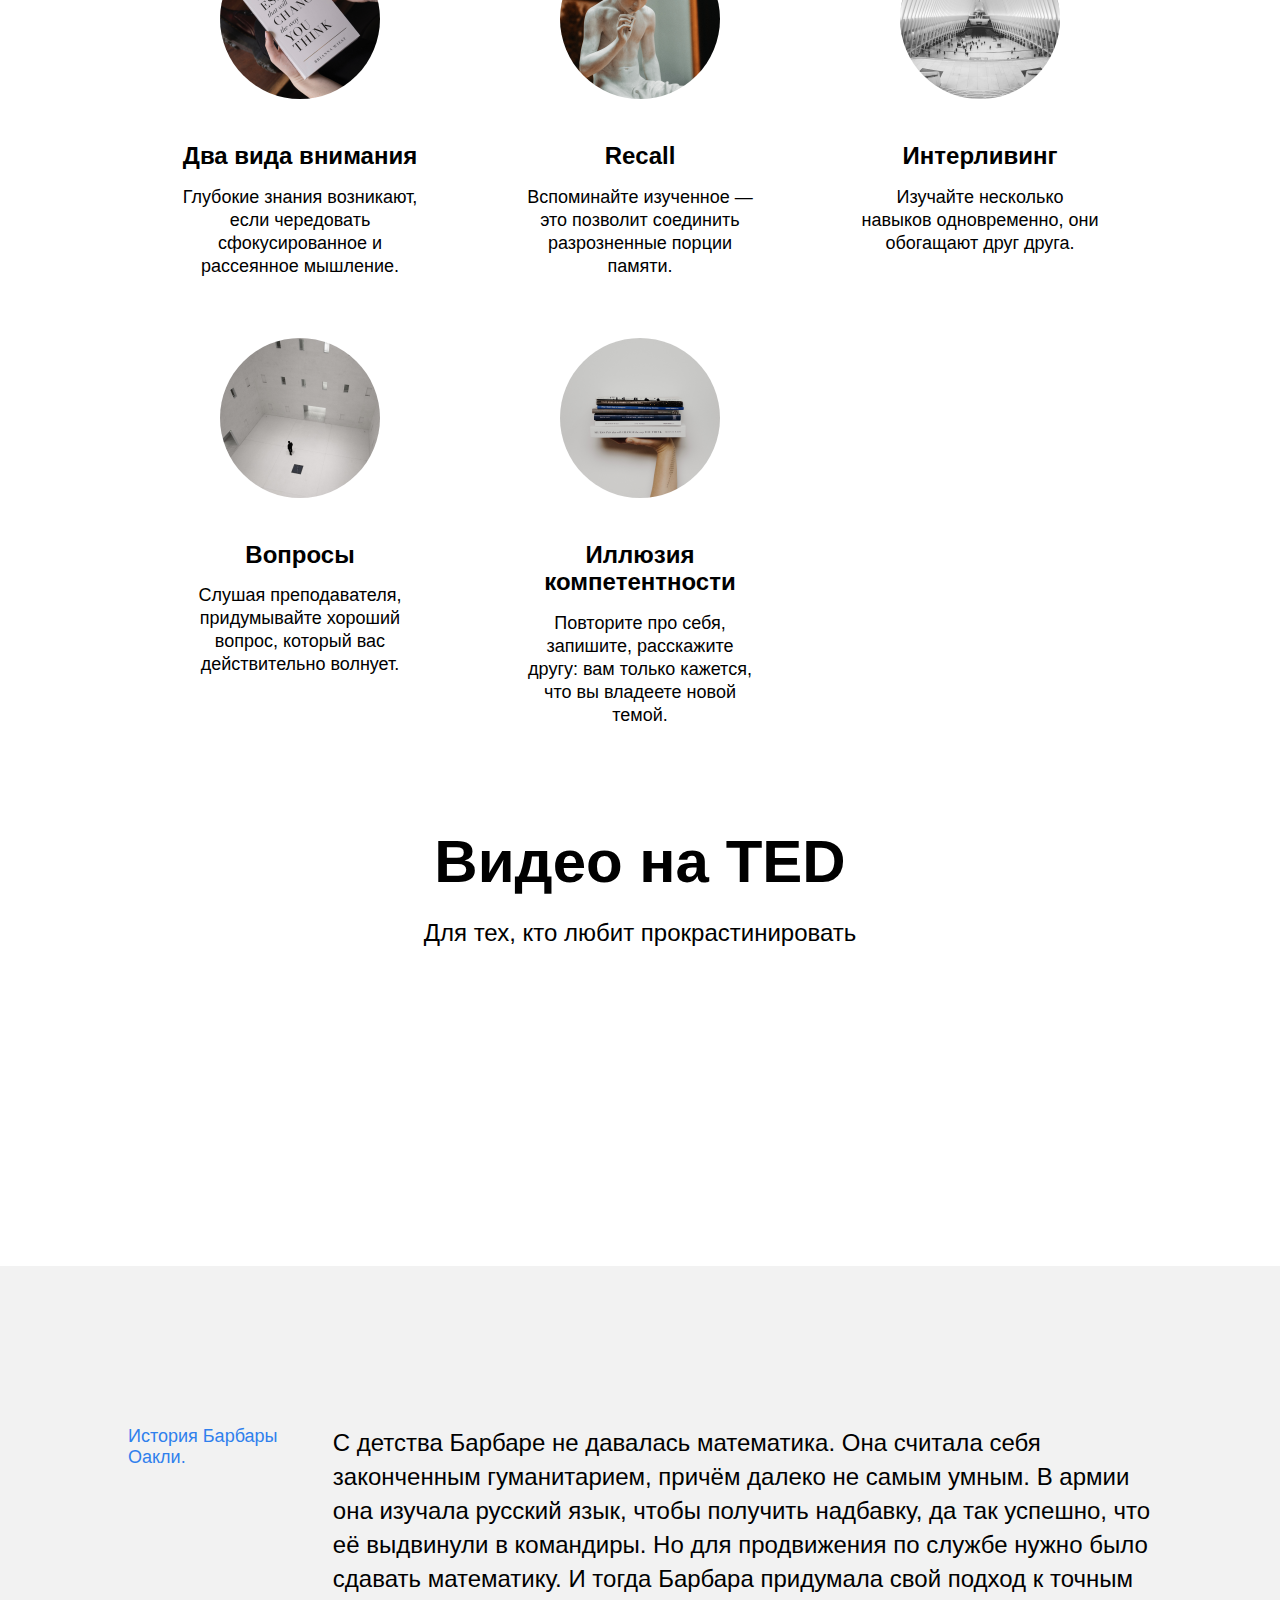
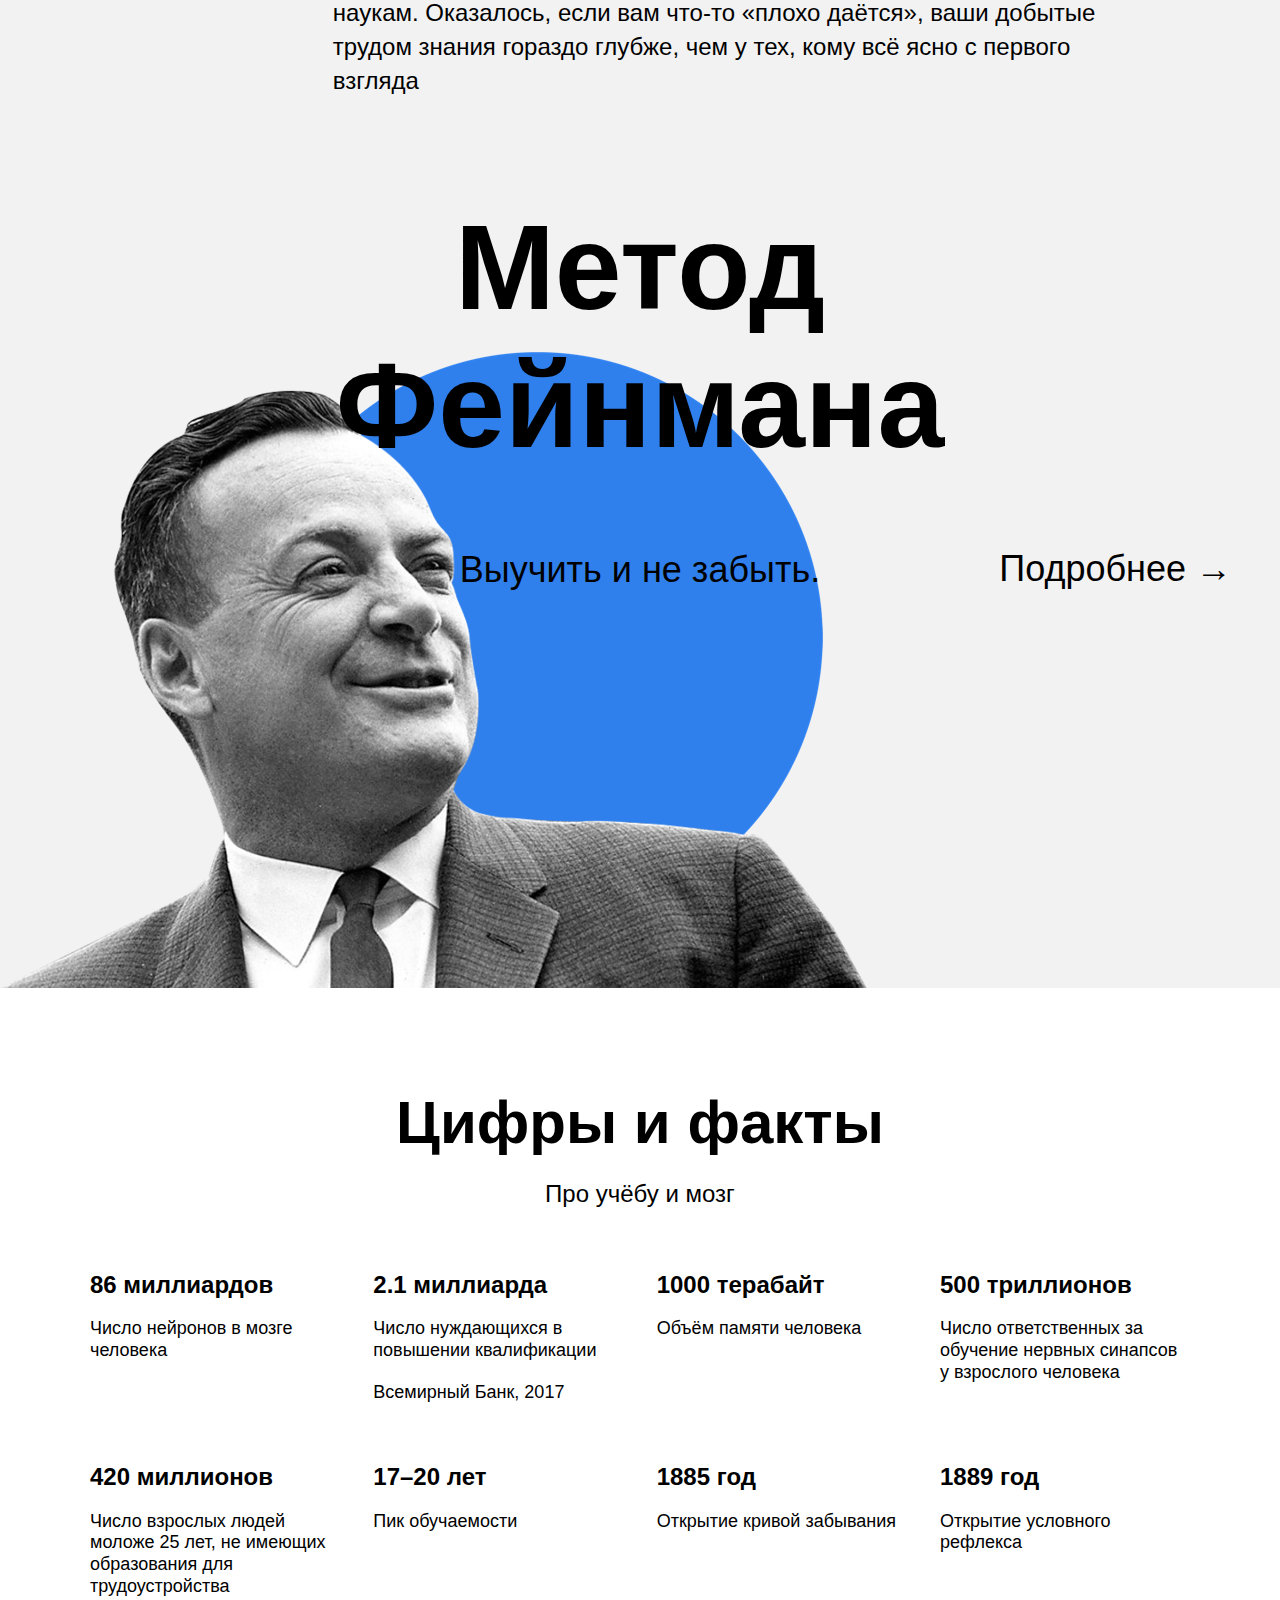
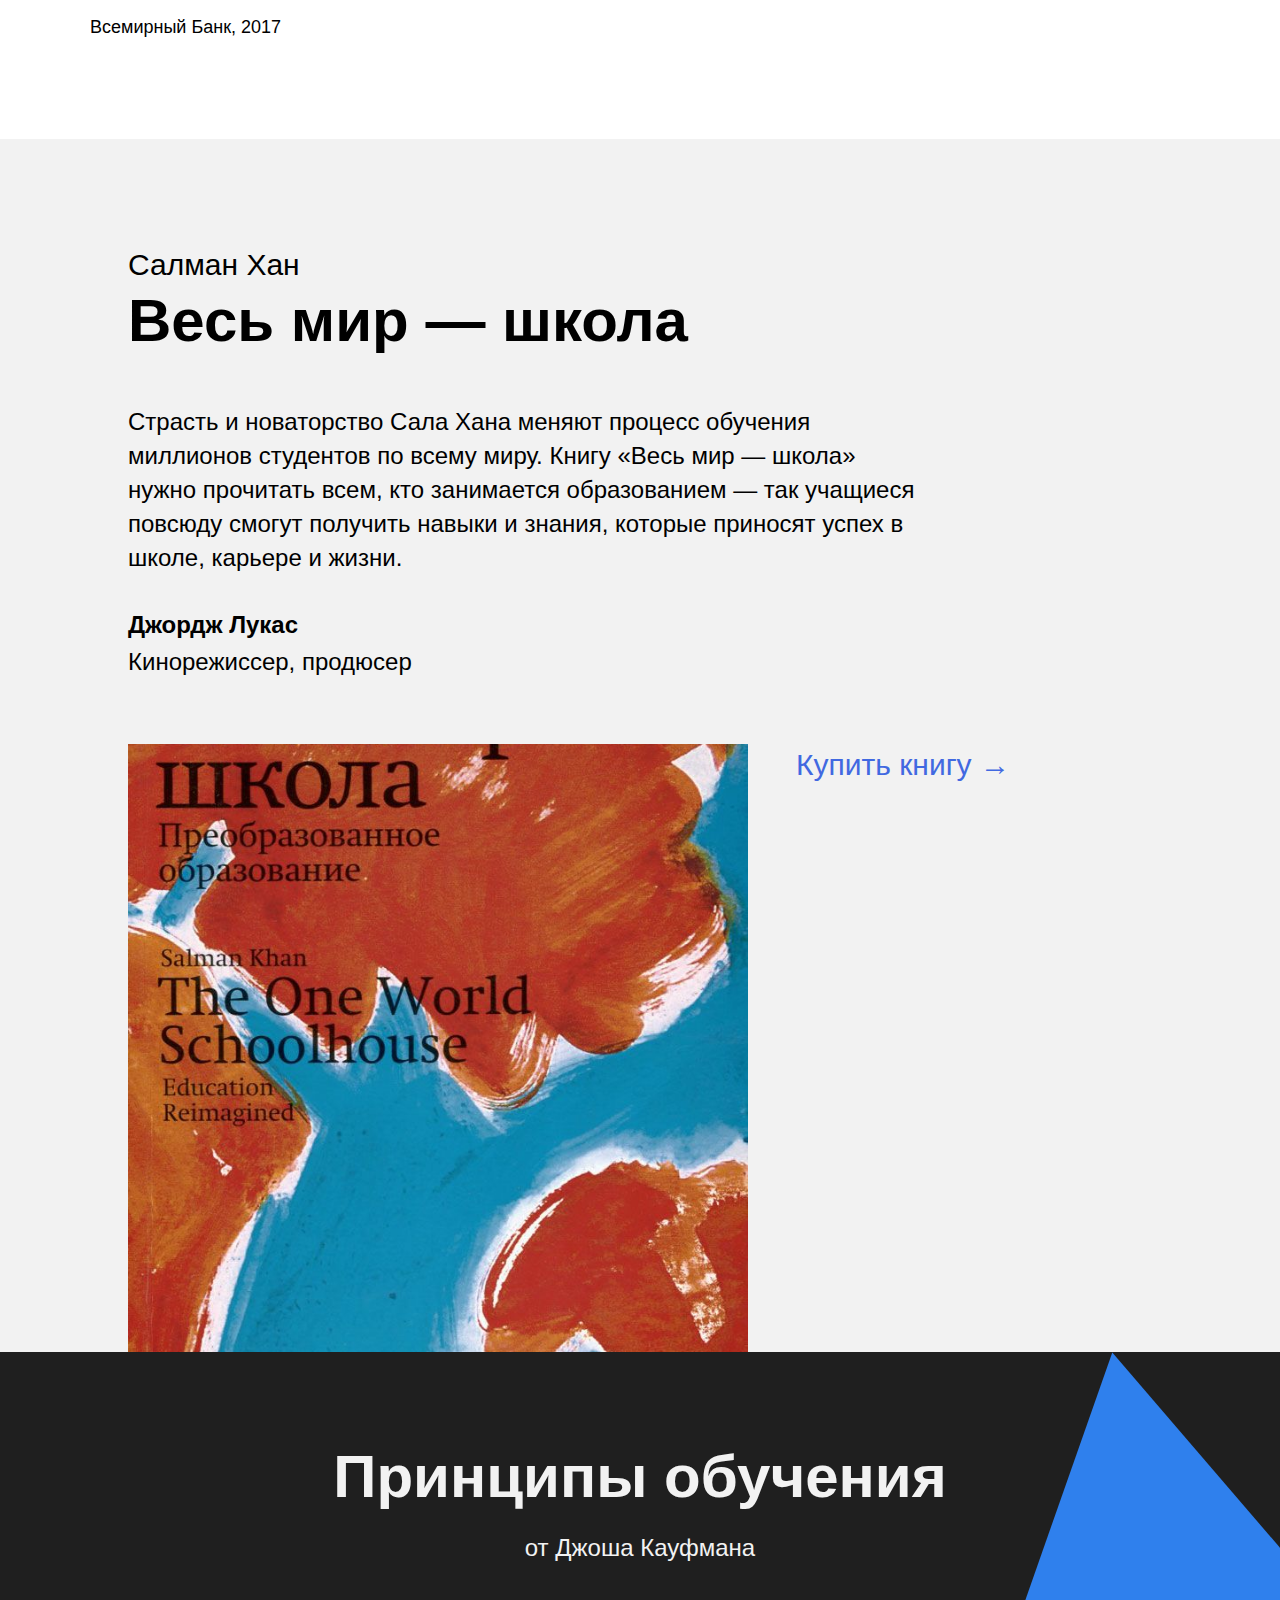
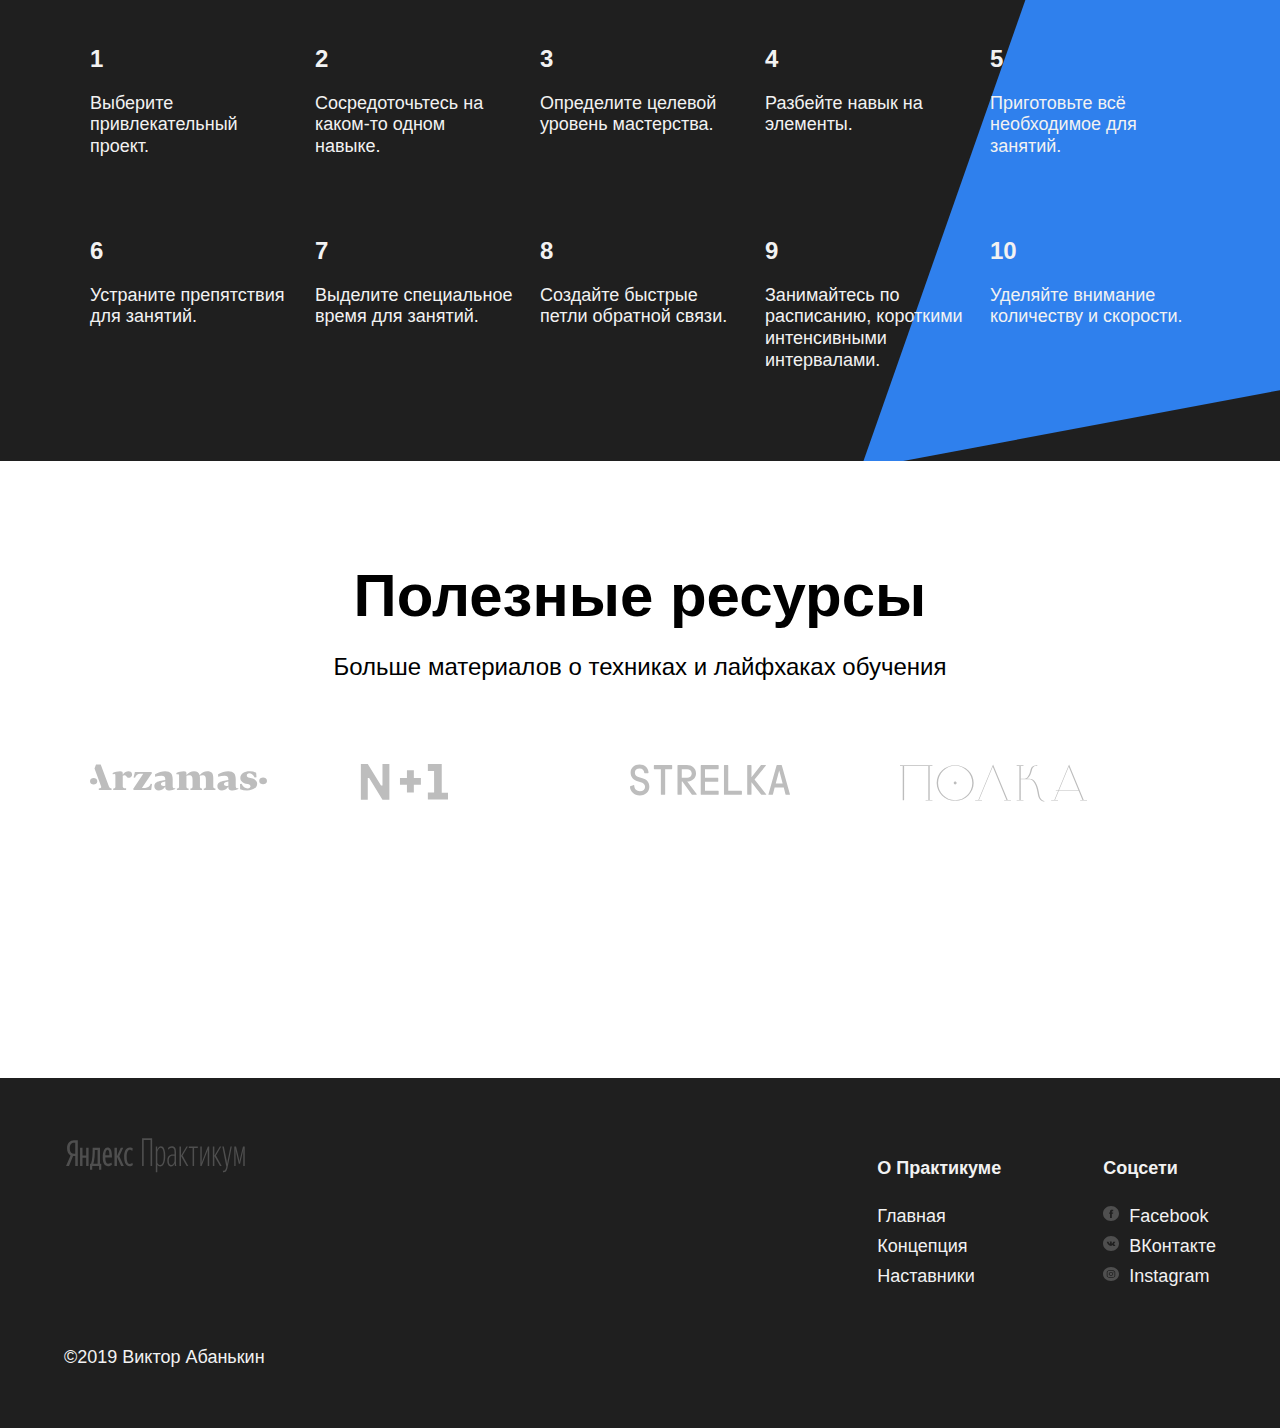
==== commit 4a54a95e: "project2" ====
--- a/index.html
+++ b/index.html
@@ -24,7 +24,7 @@
         <h2 class="two-columns__brief">Главные проблемы в обучении</h2>
         <div class="two-columns__main-text">
           <p class="two-columns__paragraph">Ни в школе, ни в институте нас не учат тому, как правильно изучать материал. Мы готовимся к экзаменам и учим билеты. Мы тренируемся решать однообразные задачи, чтобы лучше сдать тест, но часто в итоге это не дает нам реального знания. Зубрежка быстро выветривается и не приносит пользы.</p>
-          <p class="two-columns__paragraph"><span class="two-columns__span-ancient">Вывод:</span> учиться тоже нужно уметь, но почему-то этому мало где учат. Что с этим делать?</p>
+          <p class="two-columns__paragraph"><span class="two-columns__span-aссent">Вывод:</span> учиться тоже нужно уметь, но почему-то этому мало где учат. Что с этим делать?</p>
           <p class="two-columns__paragraph">Конкретные техники и упражнения помогают изменить подход к обучению, сделать его эффективным и захватывающим. Эти же техники применяются на примере обучения в Практикуме.</p>
           </div>
       </div>
@@ -35,27 +35,27 @@
         <p class="section-subtitle">Пять практик от Барбары Оакли</p>
         <ul class="cards">
           <li class="cards__item">
-            <img src="./images/cards-attention.png" alt="Attention" class="cards__image">
+            <img src="./images/cards-attention.png" alt="AВнимание" class="cards__image">
             <h3 class="cards__title">Два вида внимания</h3>
             <p class="cards__description">Глубокие знания возникают, если чередовать сфокусированное и рассеянное мышление.</p>
           </li>
           <li class="cards__item">
-            <img src="./images/cards-recall.png" alt="Attention" class="cards__image">
+            <img src="./images/cards-recall.png" alt="Рикол" class="cards__image">
             <h3 class="cards__title">Recall</h3>
             <p class="cards__description">Вспоминайте изученное — это позволит соединить разрозненные порции памяти.</p>
           </li>
           <li class="cards__item">
-            <img src="./images/cards-interliving.png" alt="Attention" class="cards__image">
+            <img src="./images/cards-interliving.png" alt="Интервиллинг" class="cards__image">
             <h3 class="cards__title">Интерливинг</h3>
             <p class="cards__description">Изучайте несколько навыков одновременно, они обогащают друг друга.</p>
           </li>
           <li class="cards__item">
-            <img src="./images/cards-question.png" alt="Attention" class="cards__image">
+            <img src="./images/cards-question.png" alt="Вопрос" class="cards__image">
             <h3 class="cards__title">Вопросы</h3>
             <p class="cards__description">Слушая преподавателя, придумывайте хороший вопрос, который вас действительно волнует.</p>
           </li>
           <li class="cards__item">
-            <img src="./images/cards-competence.png" alt="Attention" class="cards__image">
+            <img src="./images/cards-competence.png" alt="Илюзия Компитентности" class="cards__image">
             <h3 class="cards__title">Иллюзия компетентности</h3>
             <p class="cards__description">Повторите про себя, запишите, расскажите другу: вам только кажется, что вы владеете новой темой.
             </p>
@@ -70,8 +70,8 @@
         <h2 class="section-title">Видео нa TED</h2>
         <p class="section-subtitle">Для тех, кто любит прокрастинировать</p>
         <div class="video__iframes">
-          <iframe class="video__iframe" src="https://www.youtube.com/watch?v=arj7oStGLkU"></iframe>
-          <iframe class="video__iframe" src="https://www.youtube.com/watch?v=5MgBikgcWnY"></iframe>
+          <iframe class="video__iframe" id="ytplayer" type="text/html" src="https://www.youtube.com/embed/5MgBikgcWnY" ></iframe>
+          <iframe class="video__iframe" id="ytplayer" type="text/html" src="https://www.youtube.com/embed/arj7oStGLkU" ></iframe>
         </div>
       </section>
 
@@ -142,8 +142,8 @@
           <p class="khan__quote-author">Джордж Лукас</p>
           <p class="khan__quote-author-subline">Кинорежиссер, продюсер</p>
         </div>
-        <div class="khan__block-conteiner">
-          <img src="./images/khan-book.jpg" alt="khan-book" class="khan__book-pic">
+        <div class="khan__block-container">
+          <img src="./images/khan-book.jpg" alt="Книга Хан" class="khan__book-pic">
           <a href="#" class="khan__buy-link">Купить книгу &rarr;</a>
         </div>
       </section>
@@ -193,18 +193,18 @@
             <p class="table__text table__text_theme_dark">Уделяйте внимание количеству и скорости.</p>
           </li>
         </ul>
-        <div class="kaufman__triangle rotation"><img src="./images/kaufman-triangle.svg" alt="Kaufman-triangle"> </div>
+        <div class="kaufman__triangle rotation"><img src="./images/kaufman-triangle.svg" alt="Трекгольник Кауфмана"> </div>
       </section>
 
       <section class="resources">
         <h2 class="section-title">Полезные ресурсы</h2>
         <p class="section-subtitle">Больше материалов о техниках и лайфхаках обучения</p>
-        <div class="resources__logo-zone">
-          <img src="./images/resources-arzamas.svg" alt="Arzamas" class="resources__logo">
-          <img src="./images/resources-n1.svg" alt="N+1" class="resources__logo">
-          <img src="./images/resources-strelka.svg" alt="Strelka" class="resources__logo">
-          <img src="./images/resources-polka.svg" alt="Polka" class="resources__logo">
-        </div>
+        <ul class="resources__logo-zone">
+         <li class="resources__logo"><a href="#" class="resources__link"><img src="./images/resources-arzamas.svg" alt="Арзамас"></a></li>
+          <li class="resources__logo"><a href="#" class="resources__link"><img src="./images/resources-n1.svg" alt="N+1"></a></li>
+          <li class="resources__logo"><a href="#" class="resources__link"><img src="./images/resources-strelka.svg" alt="Стрелка"></a></li>
+          <li class="resources__logo"><a href="#" class="resources__link"><img src="./images/resources-polka.svg" alt="Полка"></a></li>
+        </ul>
       </section>
     </main>
 
@@ -225,9 +225,9 @@
       <nav class="footer__column footer__column_content_social">
         <h2 class="footer__column-heading">Соцсети</h2>
         <ul class="footer__column-links">
-          <li><a href="#" class="footer__column-link"><img src="./images/facebook_color_white.svg" alt="Facebook" class="footer__social-icon">Facebook</a></li>
-          <li><a href="#" class="footer__column-link"><img src="./images/vk_color_white.svg" alt="Facebook" class="footer__social-icon">ВКонтакте</a></li>
-          <li><a href="#" class="footer__column-link"><img src="./images/instagram_color_white.svg" alt="Facebook" class="footer__social-icon">Instagram</a></li>
+          <li><a href="#" class="footer__column-link"><img src="./images/facebook_color_white.svg" alt="Фейсбук" class="footer__social-icon">Facebook</a></li>
+          <li><a href="#" class="footer__column-link"><img src="./images/vk_color_white.svg" alt="ВКонтакте" class="footer__social-icon">ВКонтакте</a></li>
+          <li><a href="#" class="footer__column-link"><img src="./images/instagram_color_white.svg" alt="Инстаграм" class="footer__social-icon">Instagram</a></li>
         </ul>
       </nav>
     </div>
--- a/pages/index.css
+++ b/pages/index.css
@@ -64,7 +64,7 @@
 @import url(../blocks/two-columns/__brief/two-columns__brief.css);
 @import url(../blocks/two-columns/__main-text/two-columns__main-text.css);
 @import url(../blocks/two-columns/__paragraph/two-columns__paragraph.css);
-@import url(../blocks/two-columns/__span-ancient/two-columns__span-ancient.css);
+@import url(../blocks/two-columns/__span-accent/two-columns__span-accent.css);
 /* Two-columns */
 /* Rotation */
 @import url(../blocks/rotation/rotation.css);
@@ -98,7 +98,7 @@
 @import url(../blocks/khan/__qoute/khan__quote.css);
 @import url(../blocks/khan/__qoute-author/khan__quote-author.css);
 @import url(../blocks/khan/__quote-author-subline/khan__quote-author-subline.css);
-@import url(../blocks/khan/__block-conteiner/khan__block-conteiner.css);
+@import url(../blocks/khan/__block-container/khan__block-container.css);
 @import url(../blocks/khan/__book-pic/khan__book-pic.css);
 @import url(../blocks/khan/__buy-link/khan__buy-link.css);
 /* Khan */
@@ -107,4 +107,5 @@
 @import url(../blocks/resources/resources.css);
 @import url(../blocks/resources/__logo-zone/resources__logo-zone.css);
 @import url(../blocks/resources/__logo/resources__logo.css);
+@import url(../blocks/resources/__link/resources__link.css);
 /* Resources */
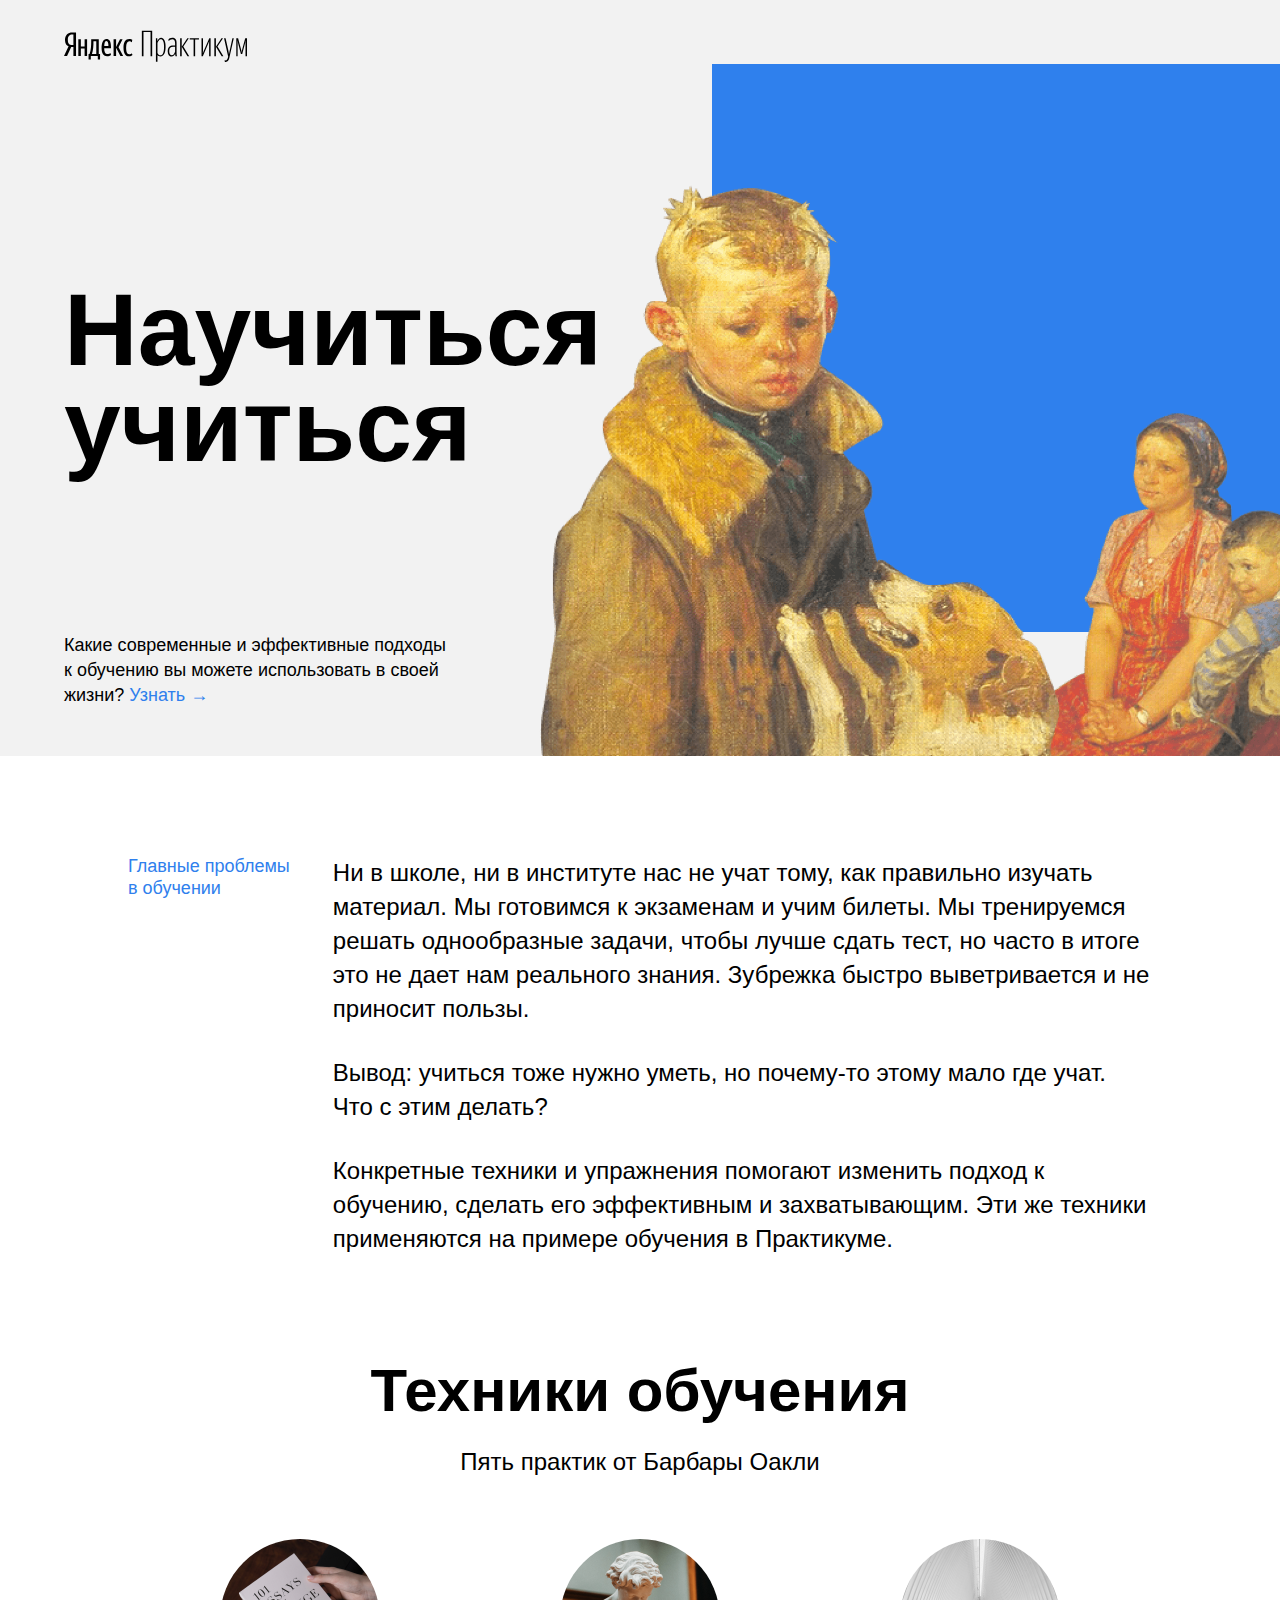
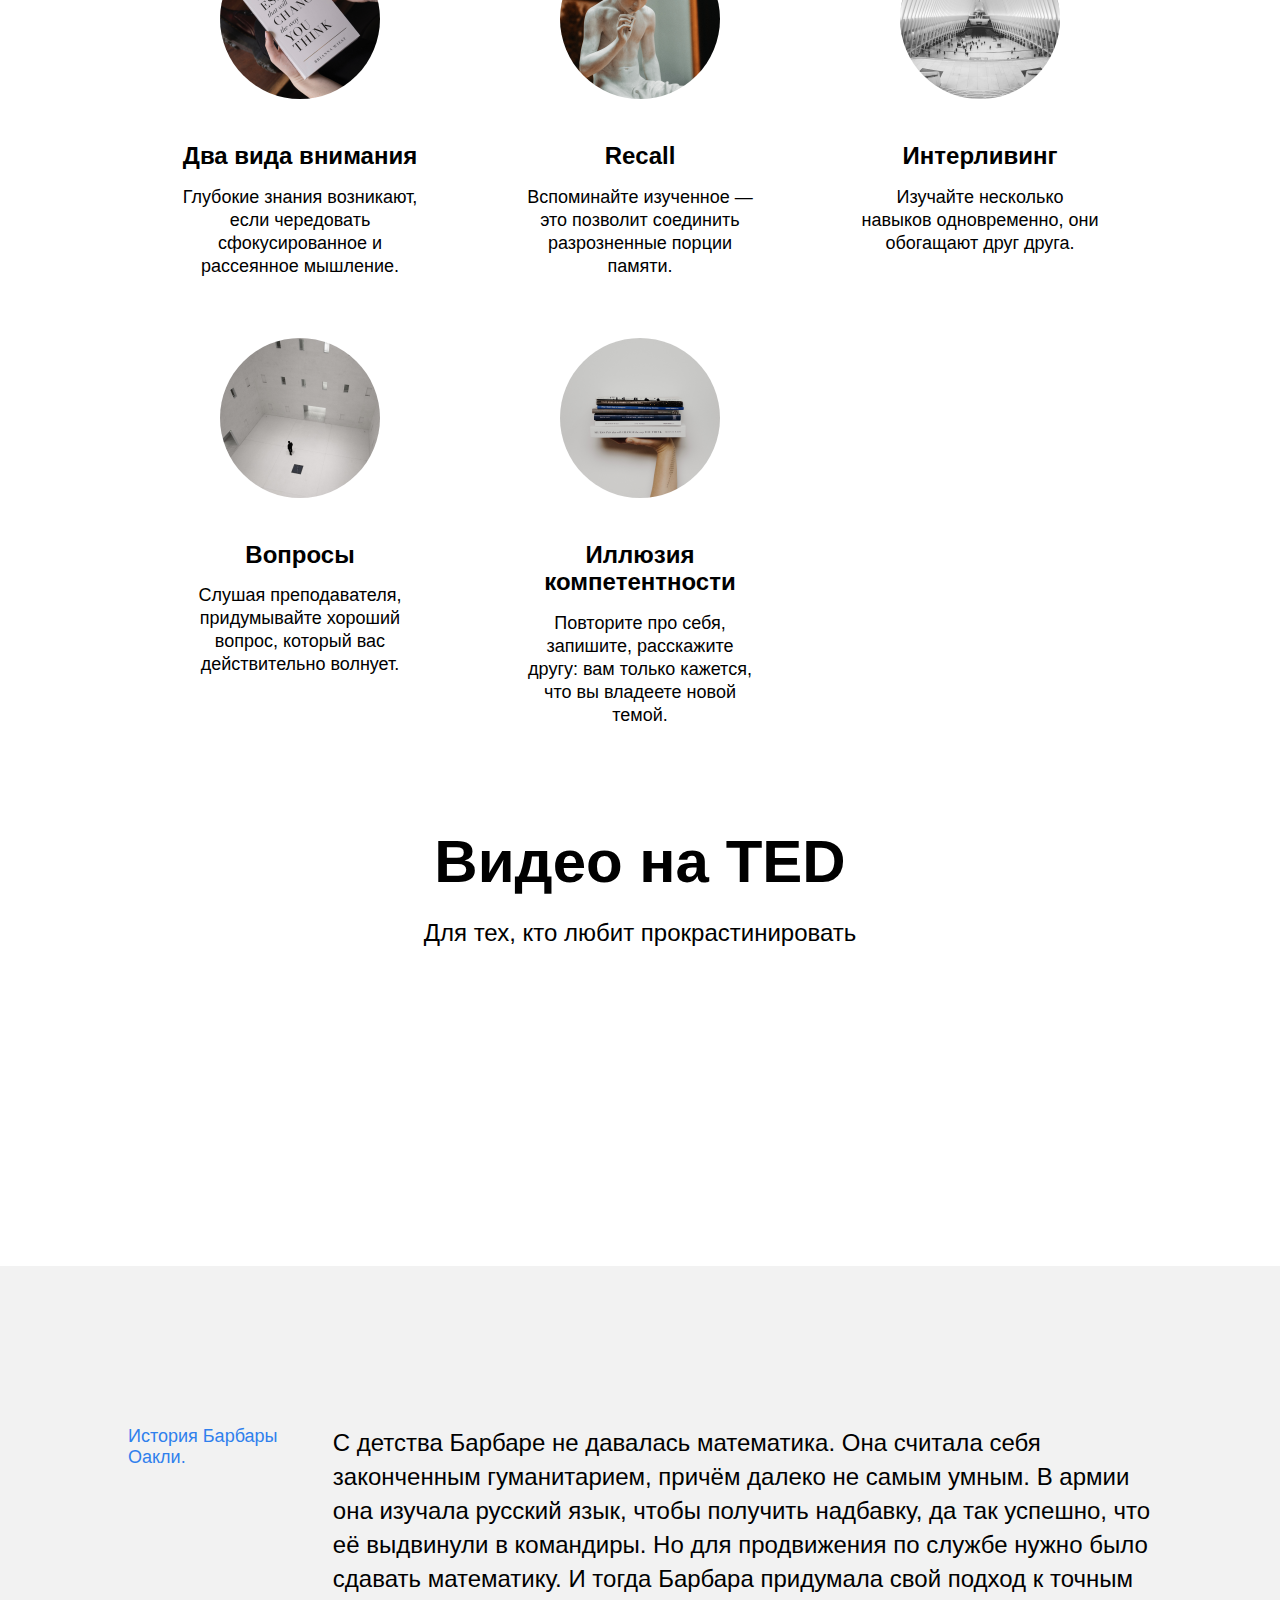
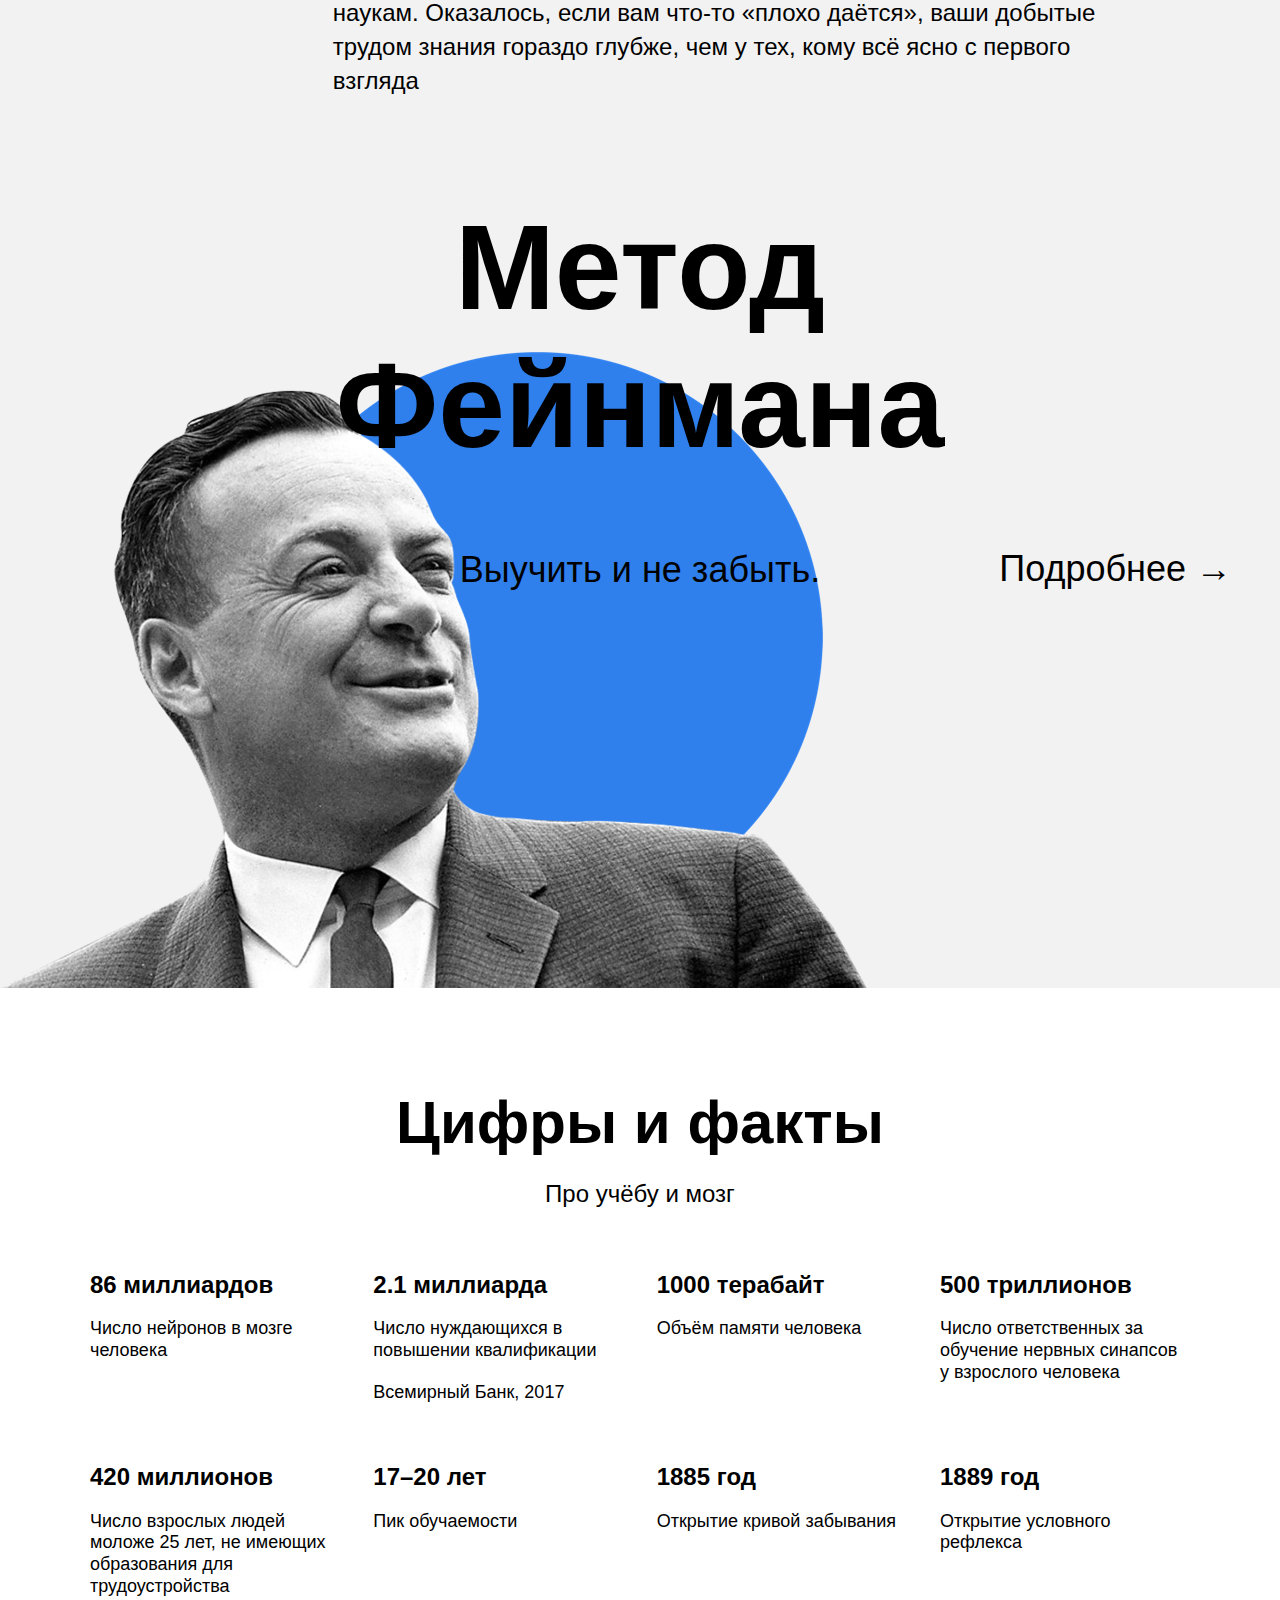
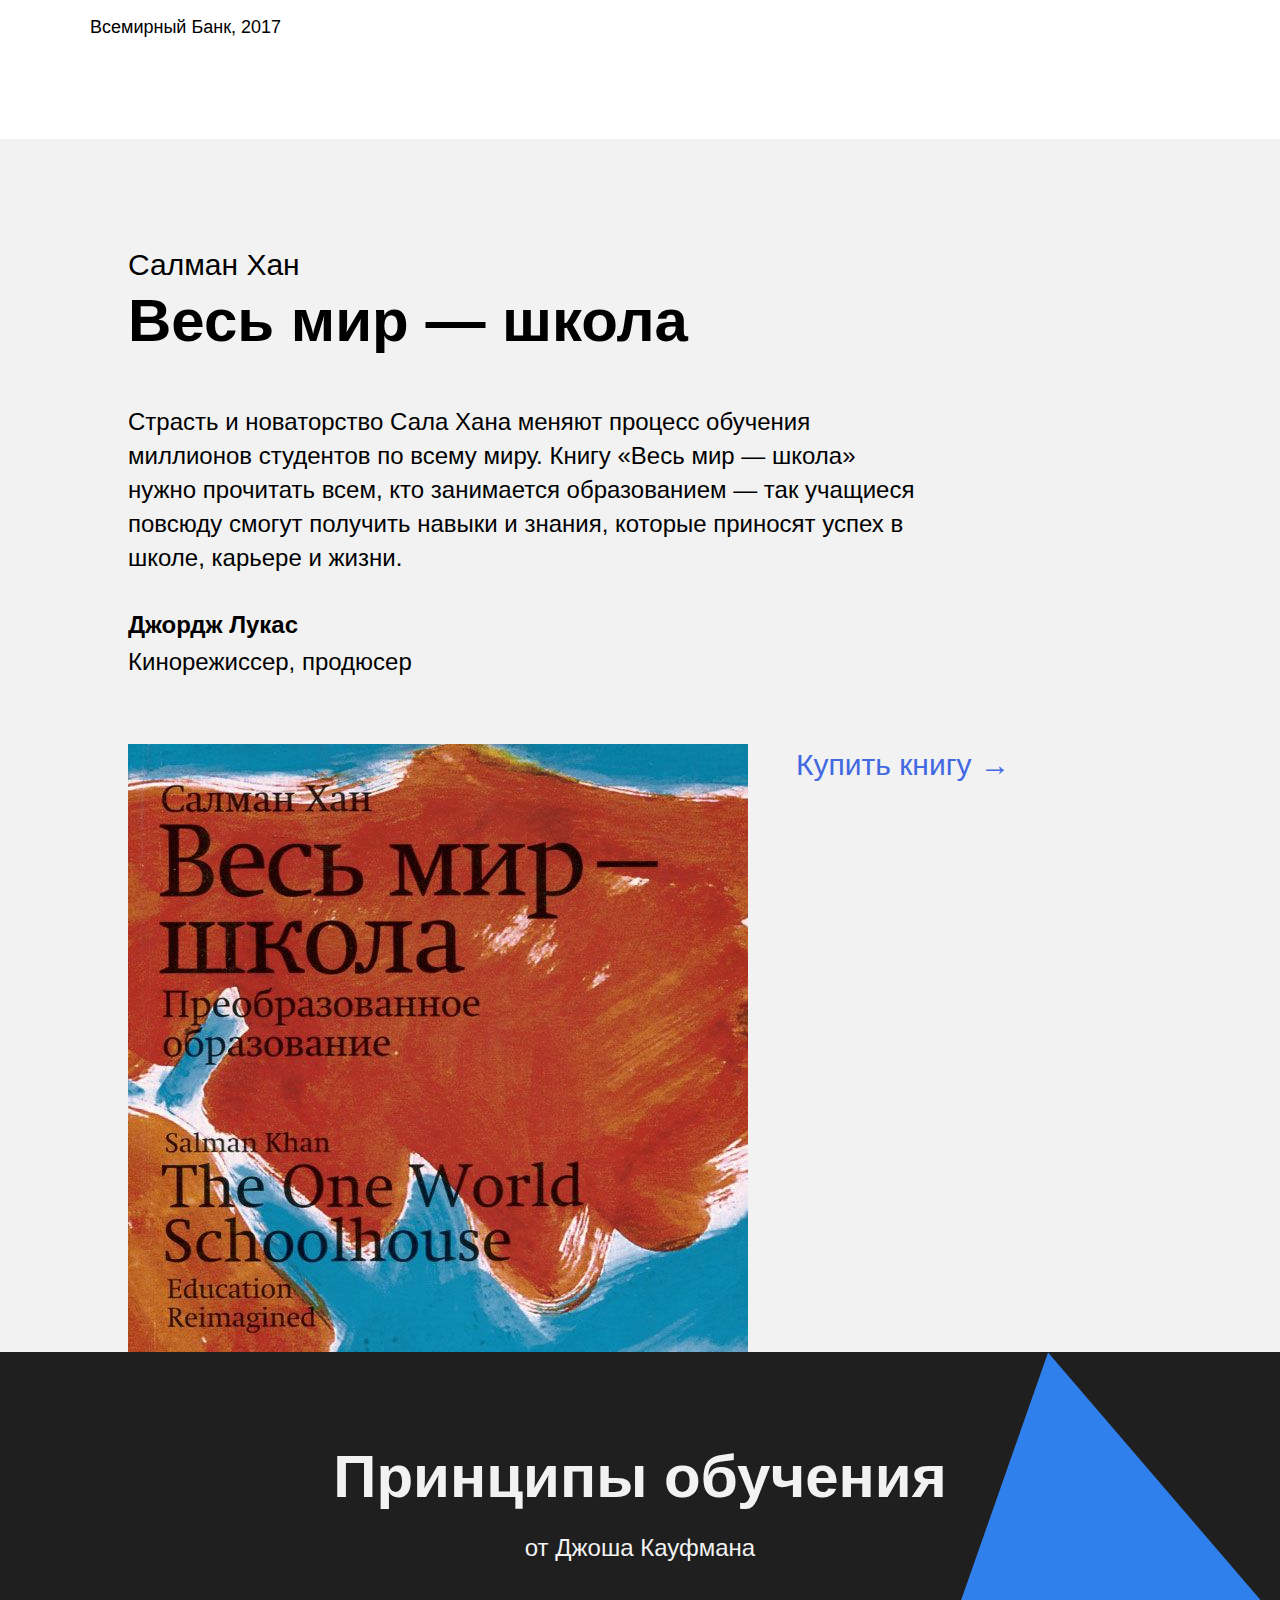
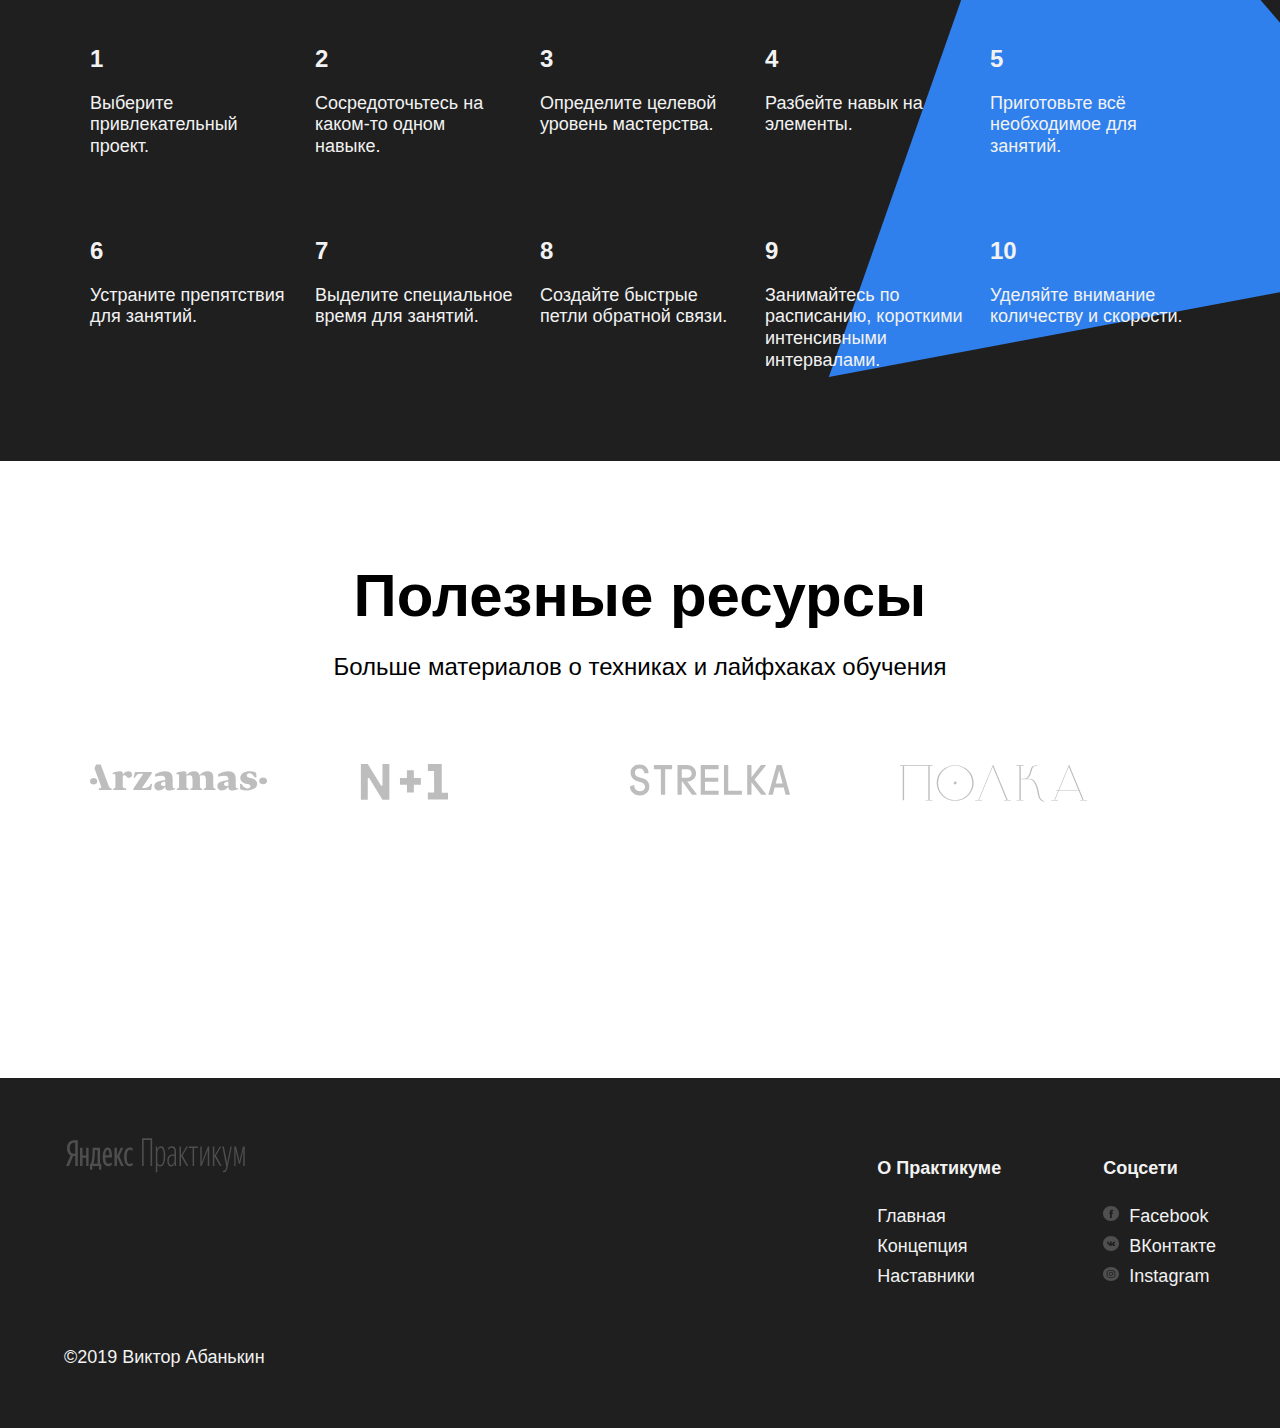
==== commit b89675a7: "projec2" ====
--- a/index.html
+++ b/index.html
@@ -70,8 +70,8 @@
         <h2 class="section-title">Видео нa TED</h2>
         <p class="section-subtitle">Для тех, кто любит прокрастинировать</p>
         <div class="video__iframes">
-          <iframe class="video__iframe" id="ytplayer" type="text/html" src="https://www.youtube.com/embed/5MgBikgcWnY" ></iframe>
-          <iframe class="video__iframe" id="ytplayer" type="text/html" src="https://www.youtube.com/embed/arj7oStGLkU" ></iframe>
+          <iframe class="video__iframe" src="https://www.youtube.com/embed/5MgBikgcWnY" ></iframe>
+          <iframe class="video__iframe" src="https://www.youtube.com/embed/arj7oStGLkU" ></iframe>
         </div>
       </section>
 
@@ -143,7 +143,7 @@
           <p class="khan__quote-author-subline">Кинорежиссер, продюсер</p>
         </div>
         <div class="khan__block-container">
-          <img src="./images/khan-book.jpg" alt="Книга Хан" class="khan__book-pic">
+          <div class="khan__book-pic"><img src="./images/khan-book.jpg" alt="Книга Хан"> </div>
           <a href="#" class="khan__buy-link">Купить книгу &rarr;</a>
         </div>
       </section>
@@ -193,7 +193,7 @@
             <p class="table__text table__text_theme_dark">Уделяйте внимание количеству и скорости.</p>
           </li>
         </ul>
-        <div class="kaufman__triangle rotation"><img src="./images/kaufman-triangle.svg" alt="Трекгольник Кауфмана"> </div>
+        <div class="kaufman__triangle rotation"></div>
       </section>
 
       <section class="resources">
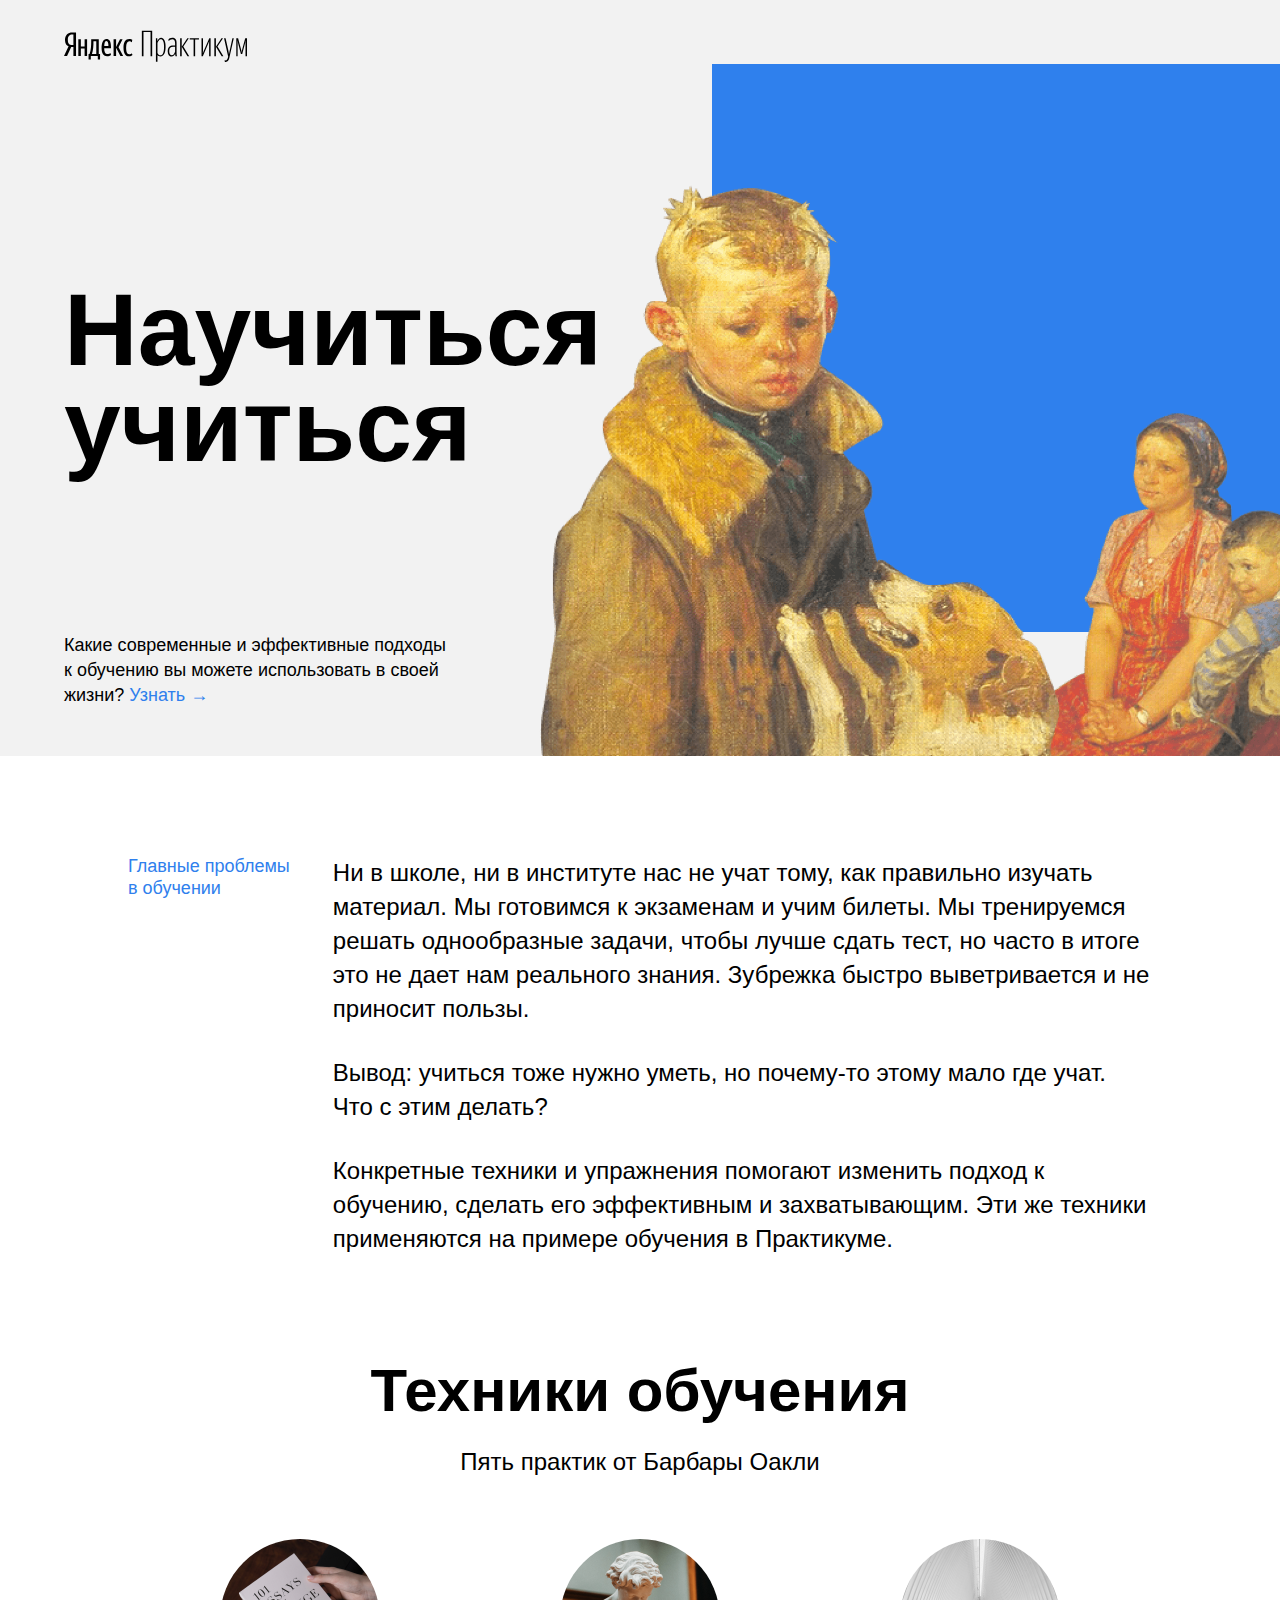
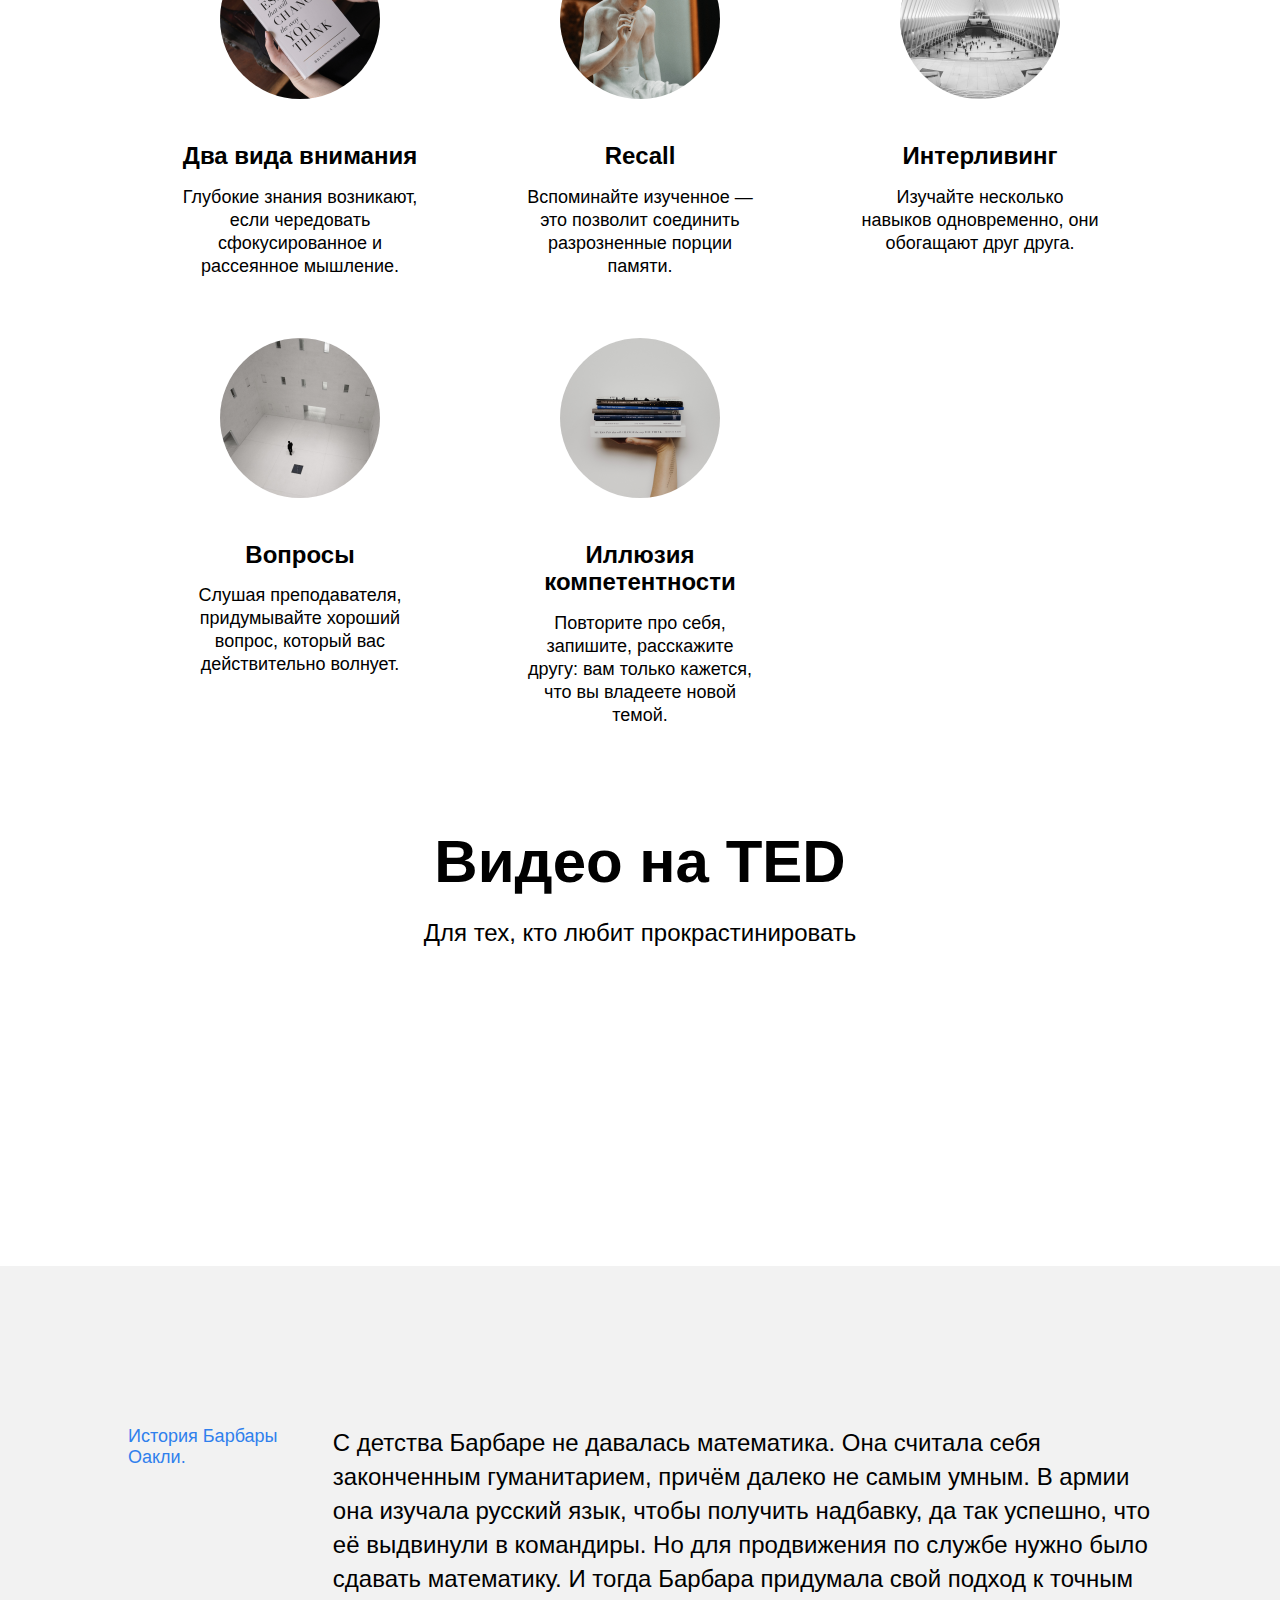
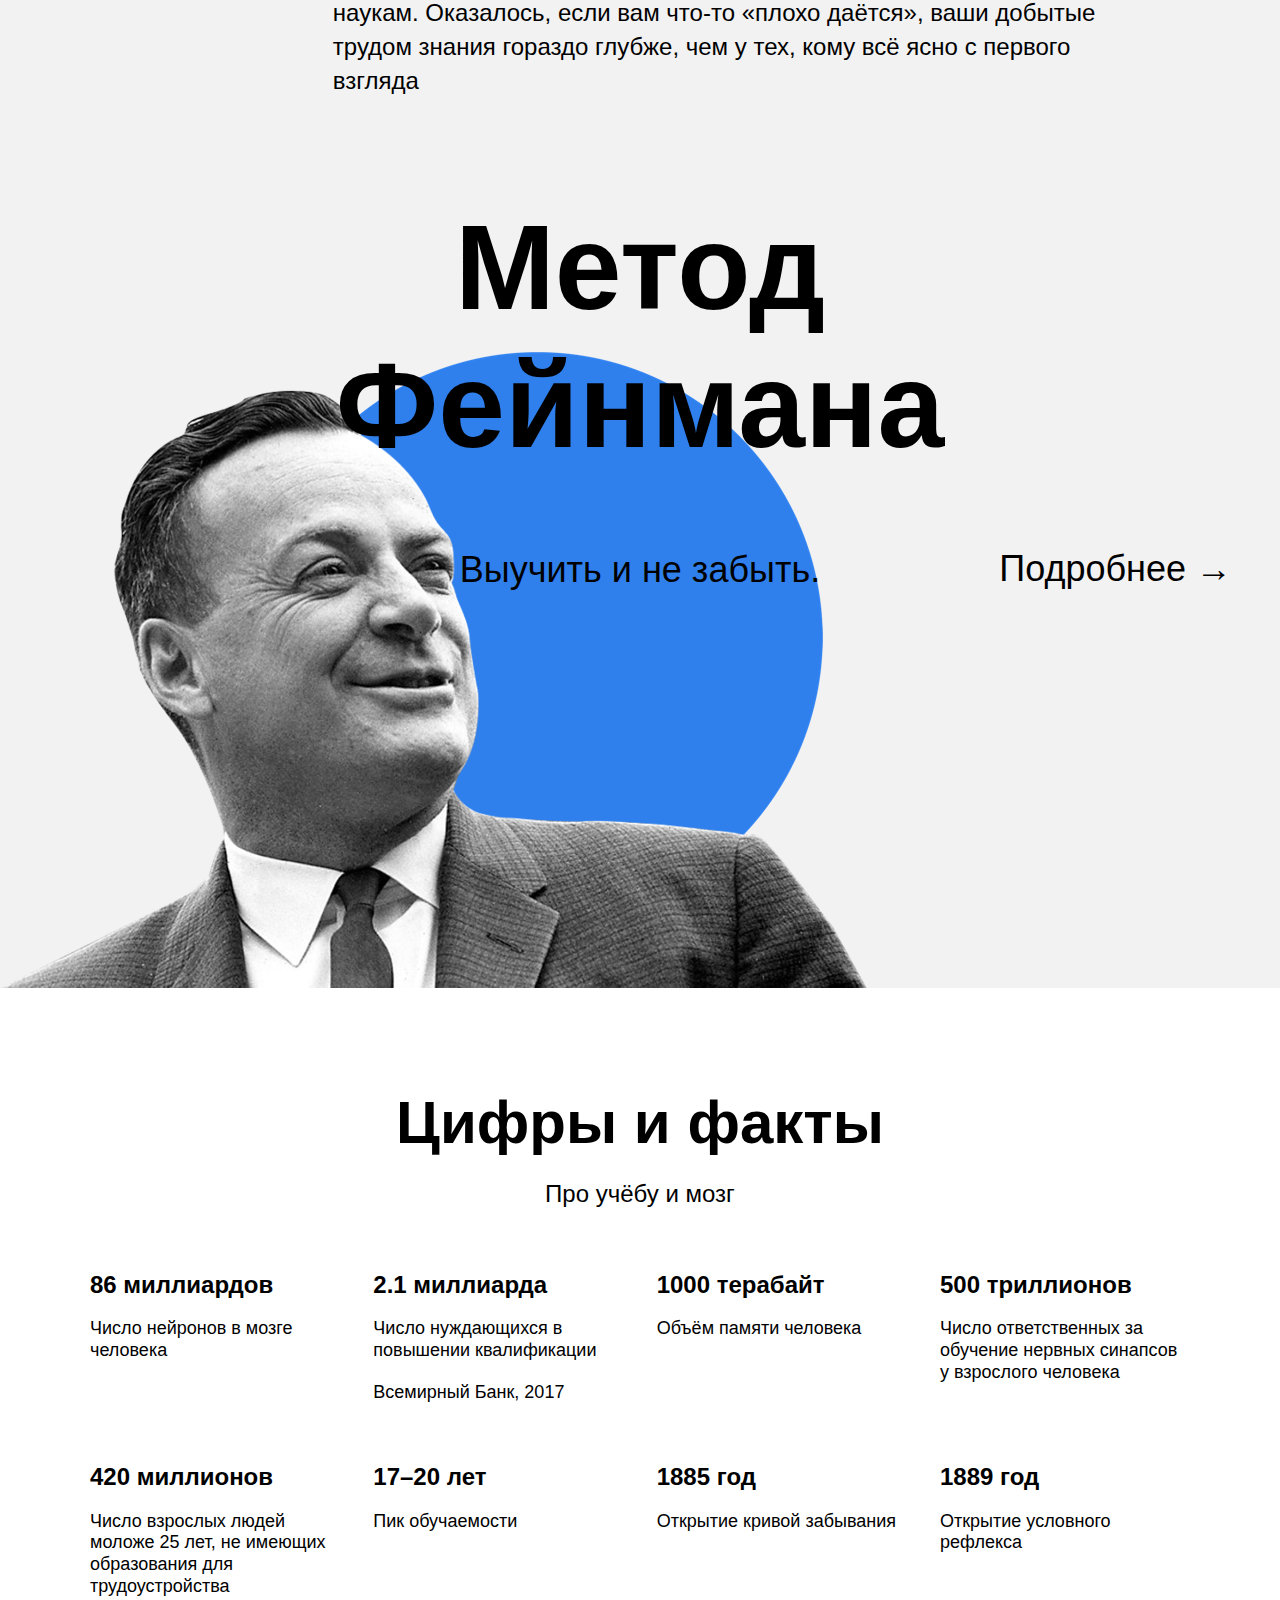
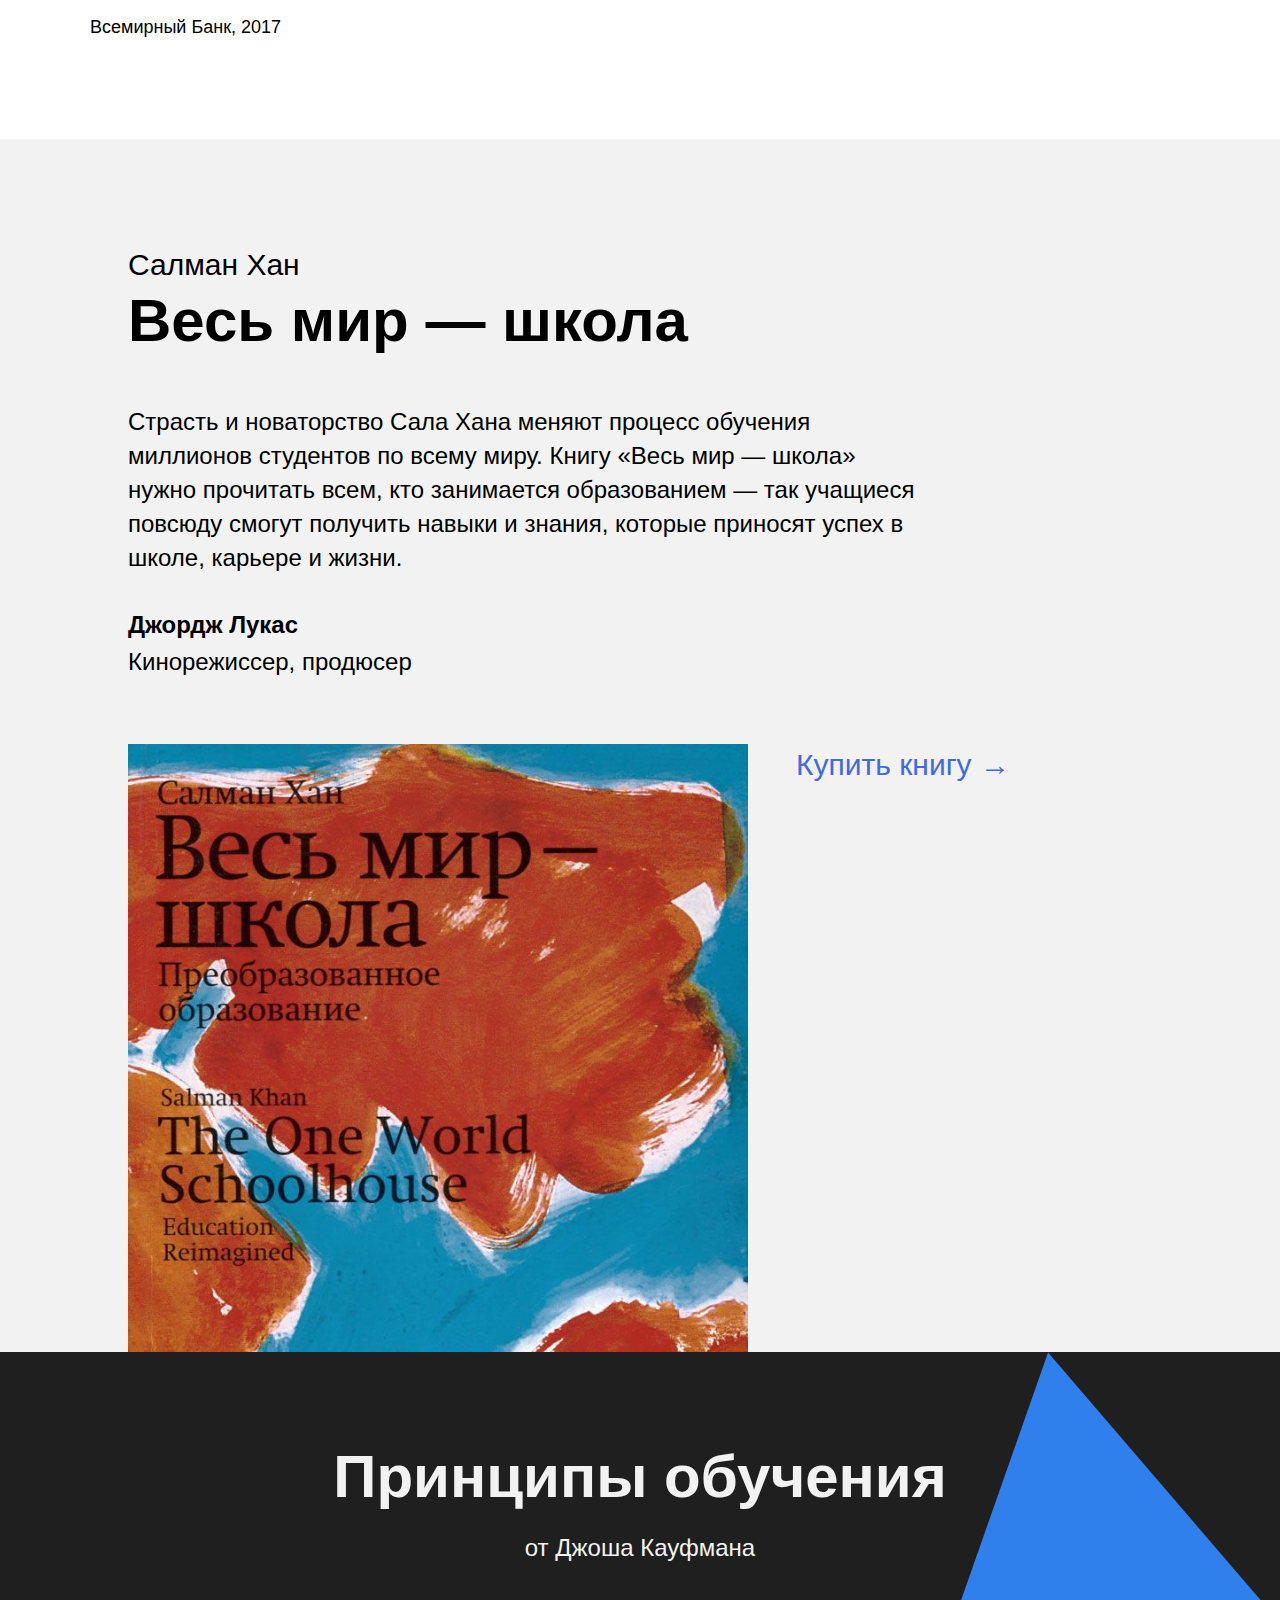
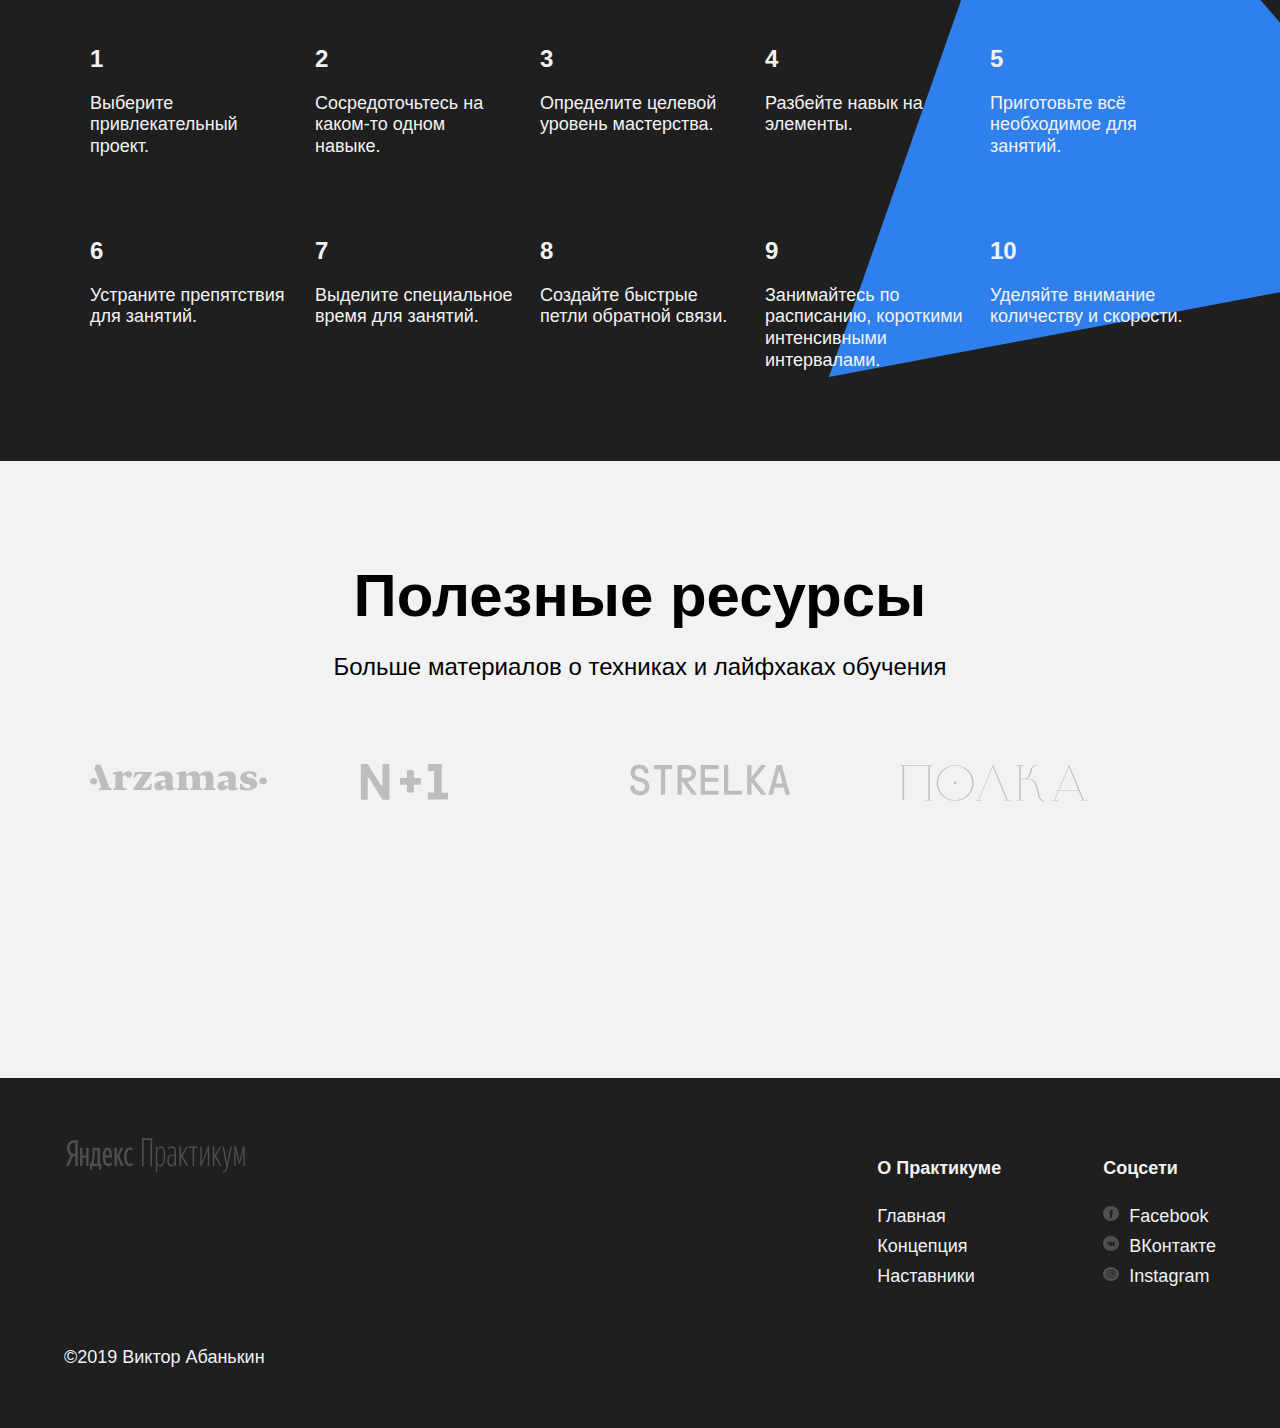
==== commit 9118ea39: "project" ====
--- a/index.html
+++ b/index.html
@@ -142,10 +142,10 @@
           <p class="khan__quote-author">Джордж Лукас</p>
           <p class="khan__quote-author-subline">Кинорежиссер, продюсер</p>
         </div>
-        <div class="khan__block-container">
-          <div class="khan__book-pic"><img src="./images/khan-book.jpg" alt="Книга Хан"> </div>
+        <div class="khan__book-container">
+          <img src="./images/khan-book.jpg" alt="Книга Хан" class="khan__book-pic">
           <a href="#" class="khan__buy-link">Купить книгу &rarr;</a>
-        </div>
+        </div
       </section>
 
       <section class="kaufman">
--- a/pages/index.css
+++ b/pages/index.css
@@ -98,7 +98,7 @@
 @import url(../blocks/khan/__qoute/khan__quote.css);
 @import url(../blocks/khan/__qoute-author/khan__quote-author.css);
 @import url(../blocks/khan/__quote-author-subline/khan__quote-author-subline.css);
-@import url(../blocks/khan/__block-container/khan__block-container.css);
+@import url(../blocks/khan/__book-container/khan__book-container.css);
 @import url(../blocks/khan/__book-pic/khan__book-pic.css);
 @import url(../blocks/khan/__buy-link/khan__buy-link.css);
 /* Khan */
